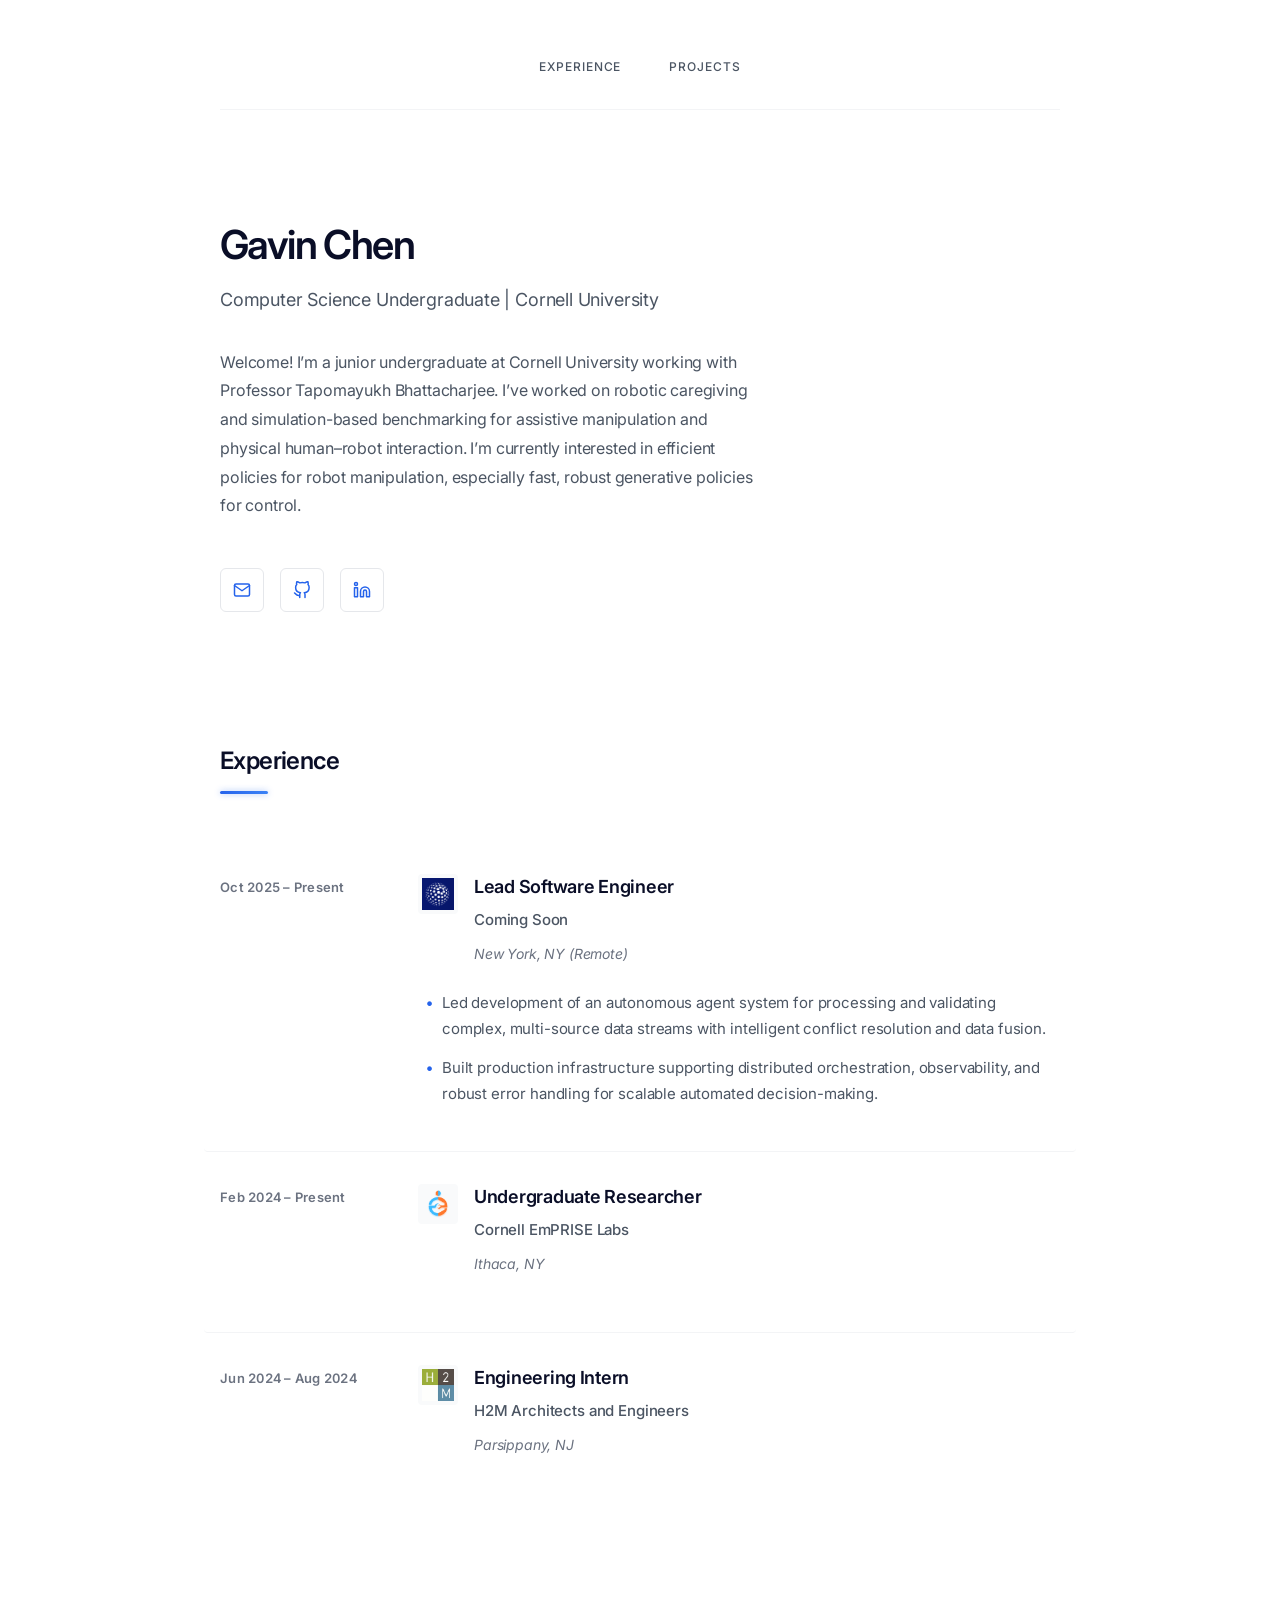
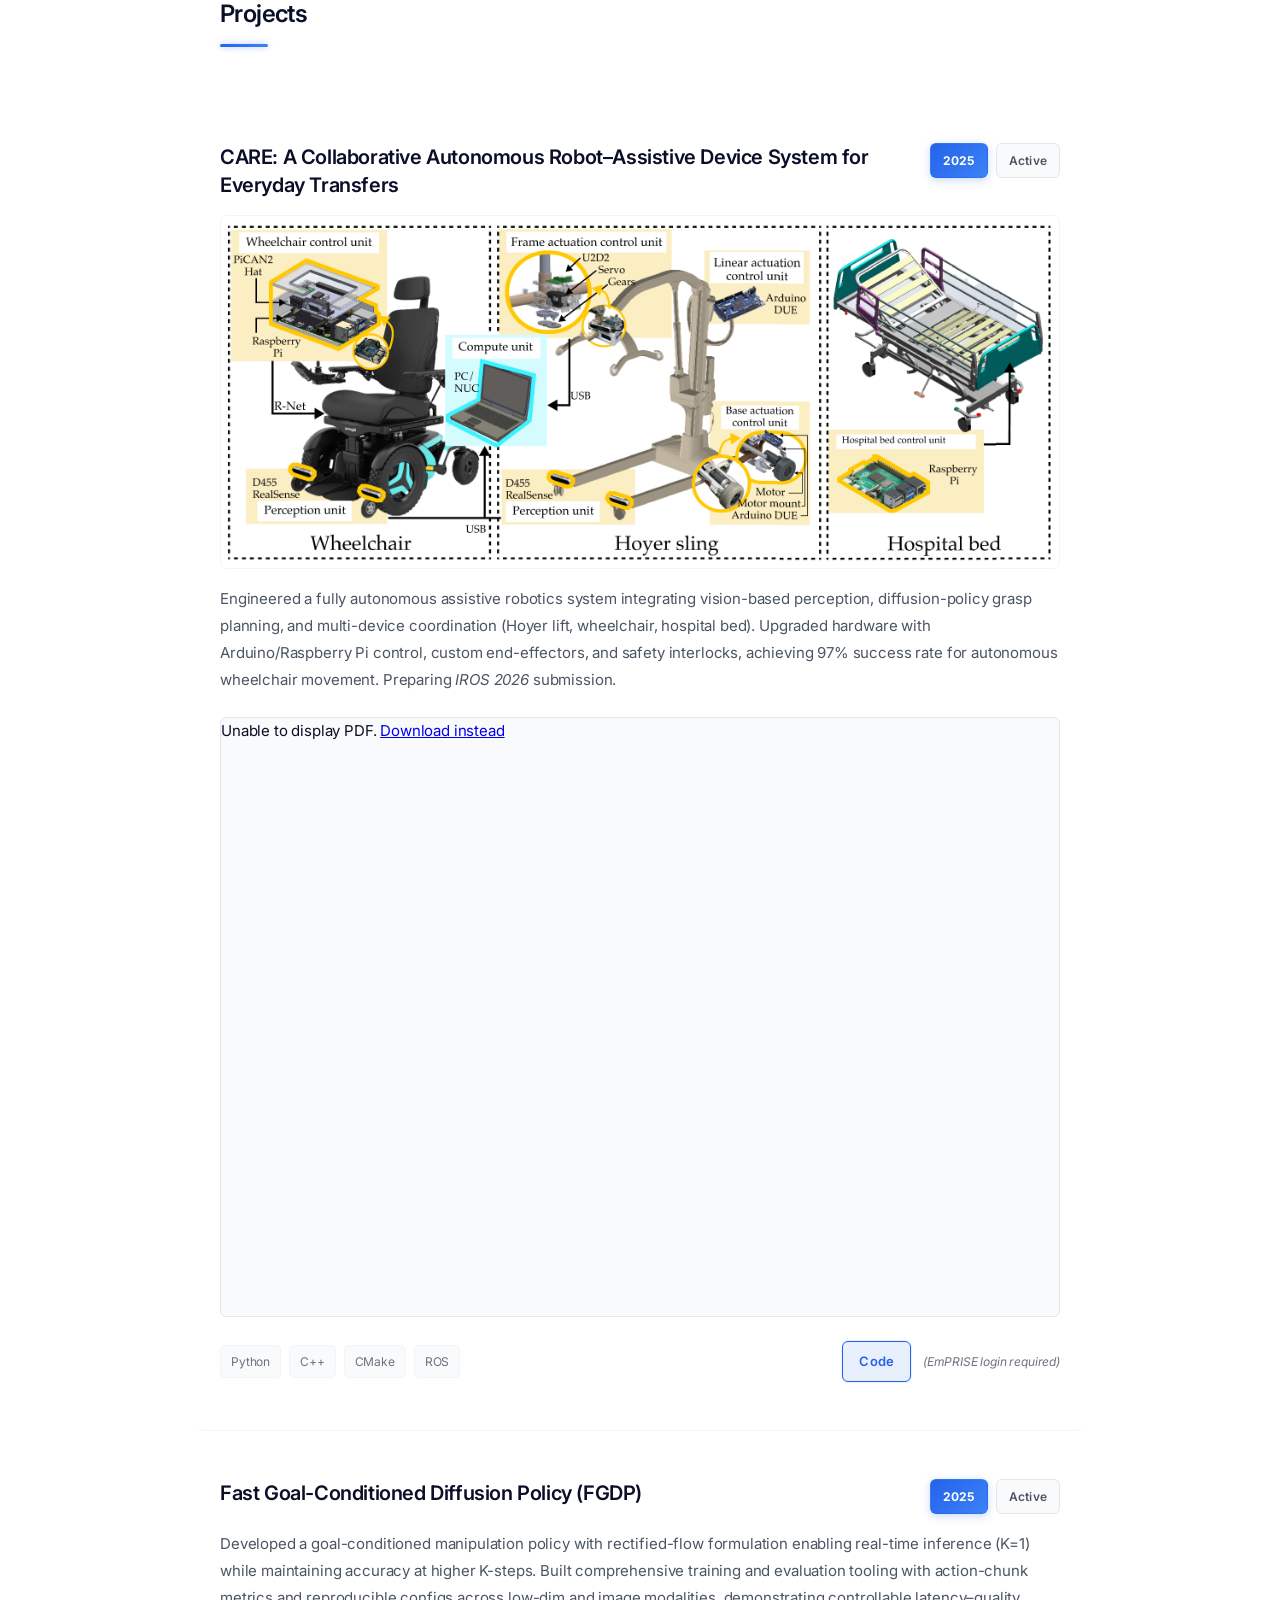
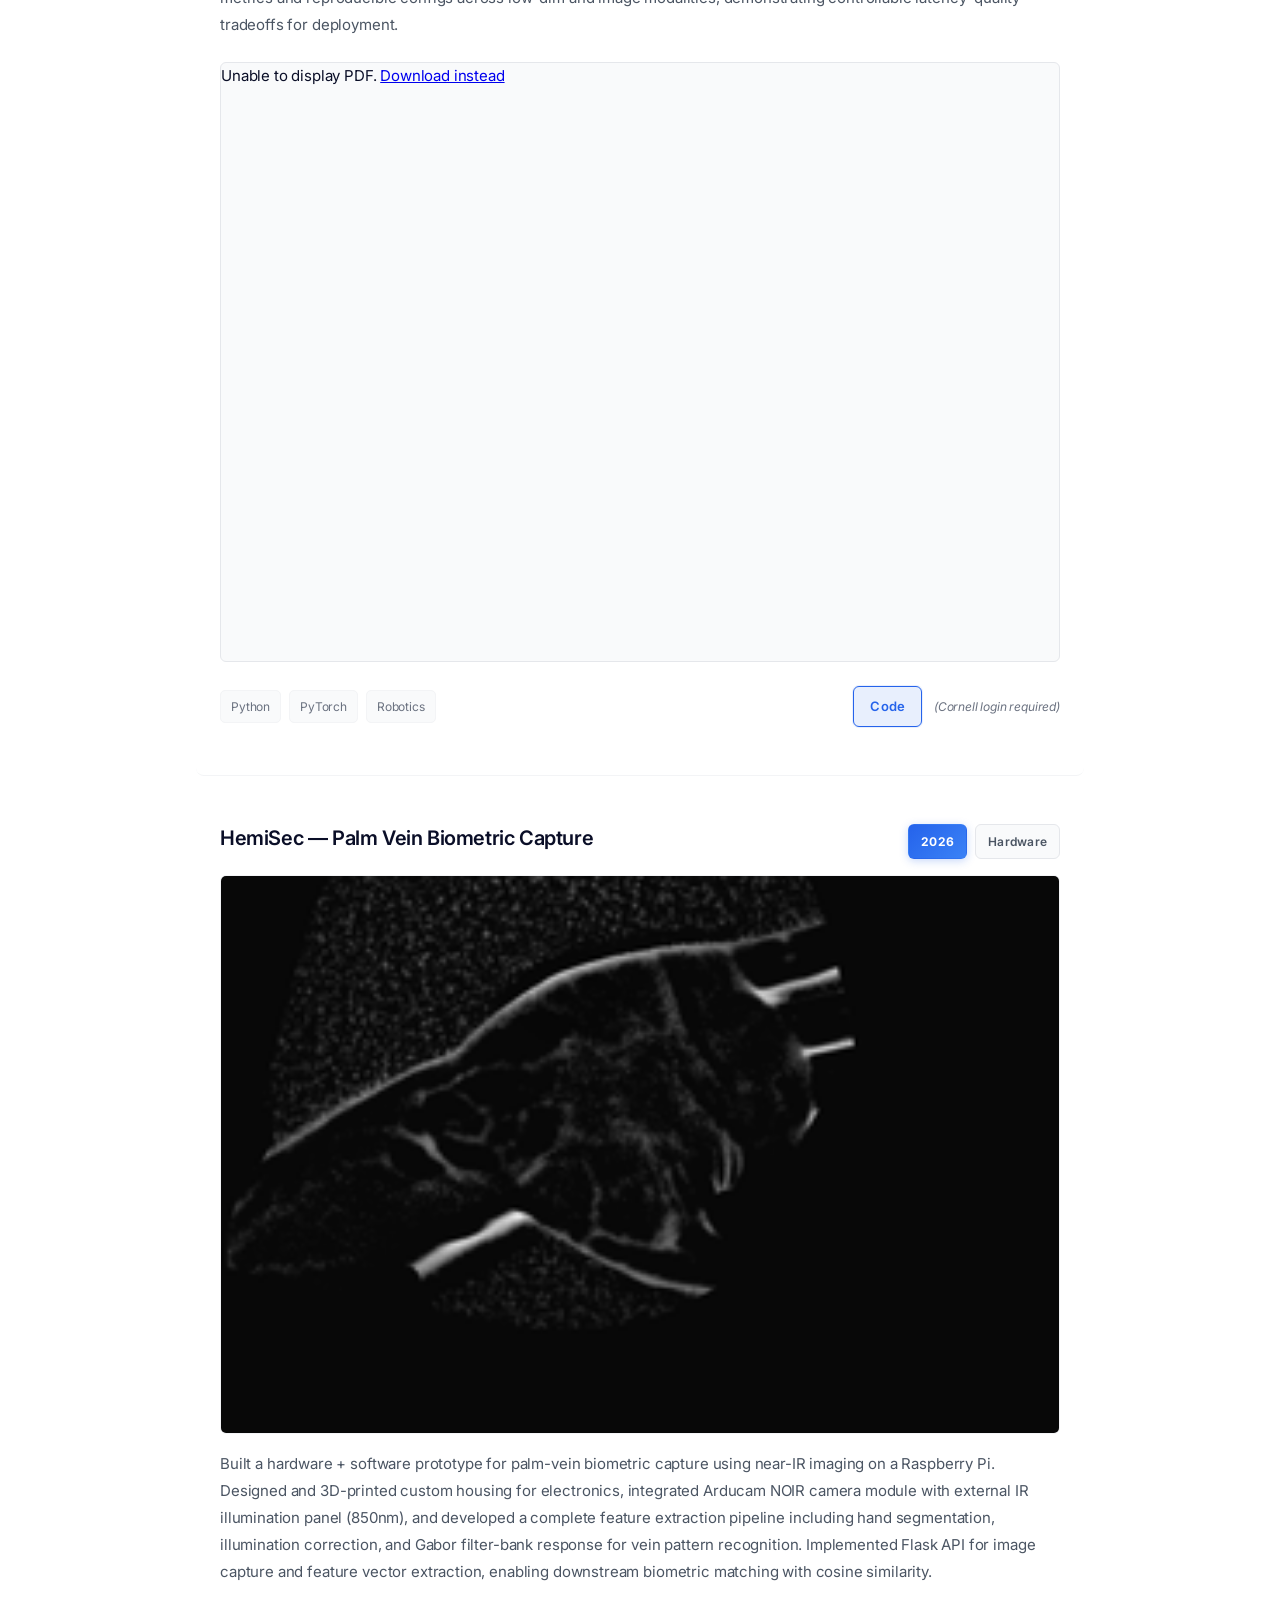
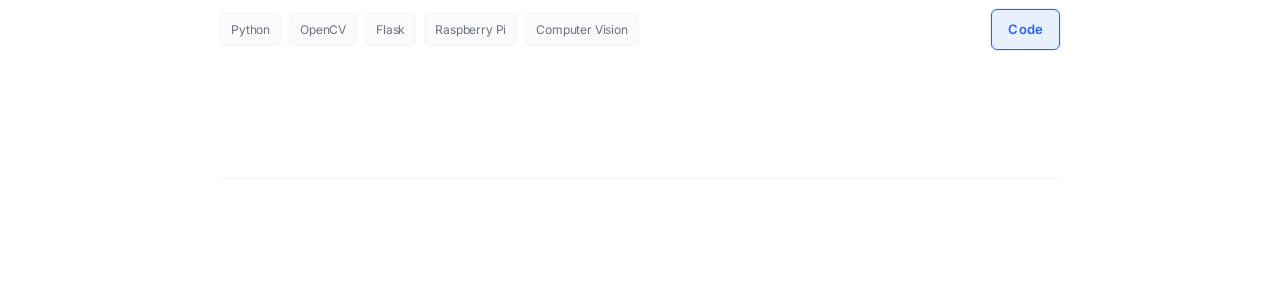
==== index.html @ c094ce2a "Update publication year from 2024 to 2026" ====
<!DOCTYPE html>
<html lang="en">
<head>
    <meta charset="UTF-8">
    <meta name="viewport" content="width=device-width, initial-scale=1.0">
    <meta name="description" content="Personal website">
    <title>Gavin Chen</title>
    <link rel="stylesheet" href="styles.css">
    <link rel="preconnect" href="https://fonts.googleapis.com">
    <link rel="preconnect" href="https://fonts.gstatic.com" crossorigin>
    <link href="https://fonts.googleapis.com/css2?family=Inter:wght@300;400;500;600;700&display=swap" rel="stylesheet">
</head>
<body>
    <div class="container">
        <header>
            <nav class="nav">
                <div class="nav-links">
                    <a href="#experience">Experience</a>
                    <a href="#projects">Projects</a>
                </div>
            </nav>
        </header>

        <main>
            <section id="about" class="section">
                <div class="about-grid">
                    <div class="about-main">
                        <h1>Gavin Chen</h1>
                        <p class="subtitle">Computer Science Undergraduate | Cornell University</p>
                        <p class="description">
                            Welcome!
                            
                            I’m a junior undergraduate at Cornell University working with Professor Tapomayukh Bhattacharjee. I’ve worked on robotic caregiving and simulation-based benchmarking for assistive manipulation and physical human–robot interaction. I’m currently interested in efficient policies for robot manipulation, especially fast, robust generative policies for control.
                        </p>
                    </div>
                </div>
                <div class="links">
                    <a href="mailto:gavinchen9616@gmail.com" class="link-icon" aria-label="Email">
                        <svg width="20" height="20" viewBox="0 0 24 24" fill="none" stroke="currentColor" stroke-width="2" stroke-linecap="round" stroke-linejoin="round">
                            <path d="M4 4h16c1.1 0 2 .9 2 2v12c0 1.1-.9 2-2 2H4c-1.1 0-2-.9-2-2V6c0-1.1.9-2 2-2z"></path>
                            <polyline points="22,6 12,13 2,6"></polyline>
                        </svg>
                    </a>
                    <a href="https://github.com/gc9616/" target="_blank" class="link-icon" aria-label="GitHub">
                        <svg width="20" height="20" viewBox="0 0 24 24" fill="none" stroke="currentColor" stroke-width="2" stroke-linecap="round" stroke-linejoin="round">
                            <path d="M9 19c-5 1.5-5-2.5-7-3m14 6v-3.87a3.37 3.37 0 0 0-.94-2.61c3.14-.35 6.44-1.54 6.44-7A5.44 5.44 0 0 0 20 4.77 5.07 5.07 0 0 0 19.91 1S18.73.65 16 2.48a13.38 13.38 0 0 0-7 0C6.27.65 5.09 1 5.09 1A5.07 5.07 0 0 0 5 4.77a5.44 5.44 0 0 0-1.5 3.78c0 5.42 3.3 6.61 6.44 7A3.37 3.37 0 0 0 9 18.13V22"></path>
                        </svg>
                    </a>
                    <a href="https://www.linkedin.com/in/gavinchen9616/" target="_blank" class="link-icon" aria-label="LinkedIn">
                        <svg width="20" height="20" viewBox="0 0 24 24" fill="none" stroke="currentColor" stroke-width="2" stroke-linecap="round" stroke-linejoin="round">
                            <path d="M16 8a6 6 0 0 1 6 6v7h-4v-7a2 2 0 0 0-2-2 2 2 0 0 0-2 2v7h-4v-7a6 6 0 0 1 6-6z"></path>
                            <rect x="2" y="9" width="4" height="12"></rect>
                            <circle cx="4" cy="4" r="2"></circle>
                        </svg>
                    </a>
                </div>
            </section>

            <section id="experience" class="section">
                <h2>Experience</h2>
                <div class="timeline">
                    <div class="timeline-item">
                        <div class="timeline-year">Oct 2025 – Present</div>
                        <div class="timeline-content">
                            <div class="job-header">
                                <img src="Screenshot from 2025-12-27 17-16-39.png" alt="Company logo" class="job-icon">
                                <div>
                                    <h3>Lead Software Engineer</h3>
                                    <p class="institution">Coming Soon</p>
                                    <p class="location">New York, NY (Remote)</p>
                                </div>
                            </div>
                            <ul class="description">
                                <li>Led development of an autonomous agent system for processing and validating complex, multi-source data streams with intelligent conflict resolution and data fusion.</li>
                                <li>Built production infrastructure supporting distributed orchestration, observability, and robust error handling for scalable automated decision-making.</li>
                            </ul>
                        </div>
                    </div>
                    <div class="timeline-item">
                        <div class="timeline-year">Feb 2024 – Present</div>
                        <div class="timeline-content">
                            <div class="job-header">
                                <img src="Cornell_University_seal.svg.png" alt="Cornell University" class="job-icon">
                                <div>
                                    <h3>Undergraduate Researcher</h3>
                                    <p class="institution">Cornell EmPRISE Labs</p>
                                    <p class="location">Ithaca, NY</p>
                                </div>
                            </div>
                        </div>
                    </div>
                    <div class="timeline-item">
                        <div class="timeline-year">Jun 2024 – Aug 2024</div>
                        <div class="timeline-content">
                            <div class="job-header">
                                <img src="1631308658933.jpeg" alt="H2M Architects and Engineers" class="job-icon">
                                <div>
                                    <h3>Engineering Intern</h3>
                                    <p class="institution">H2M Architects and Engineers</p>
                                    <p class="location">Parsippany, NJ</p>
                                </div>
                            </div>
                        </div>
                    </div>
                </div>
            </section>

            <section id="projects" class="section">
                <h2>Projects</h2>
                <div class="publications">
                    <div class="publication">
                        <div class="pub-header">
                            <h3>CARE: A Collaborative Autonomous Robot–Assistive Device System for Everyday Transfers</h3>
                            <div class="pub-badges">
                                <span class="badge badge-primary">2025</span>
                                <span class="badge">Active</span>
                            </div>
                        </div>
                        <div class="pub-image">
                            <img src="figma.png" alt="CARE: A Collaborative Autonomous Robot–Assistive Device System">
                        </div>
                        <p class="pub-abstract">
                            Engineered a fully autonomous assistive robotics system integrating vision-based perception, diffusion-policy grasp planning, and multi-device coordination (Hoyer lift, wheelchair, hospital bed). Upgraded hardware with Arduino/Raspberry Pi control, custom end-effectors, and safety interlocks, achieving 97% success rate for autonomous wheelchair movement. Preparing <em>IROS 2026</em> submission.
                        </p>
                        <div class="pub-pdf">
                            <object data="ELI_Summer_2025_Report.pdf" type="application/pdf" width="100%" height="600px">
                                <p>Unable to display PDF. <a href="ELI_Summer_2025_Report.pdf" target="_blank">Download instead</a></p>
                            </object>
                        </div>
                        <div class="pub-meta">
                            <div class="pub-tags">
                                <span class="tag">Python</span>
                                <span class="tag">C++</span>
                                <span class="tag">CMake</span>
                                <span class="tag">ROS</span>
                            </div>
                            <div class="pub-links">
                                <a href="https://github.com/empriselab/chariot_ros" target="_blank" class="link-btn" data-type="code">Code</a>
                                <span class="link-note">(EmPRISE login required)</span>
                            </div>
                        </div>
                    </div>
                    <div class="publication">
                        <div class="pub-header">
                            <h3>Fast Goal-Conditioned Diffusion Policy (FGDP)</h3>
                            <div class="pub-badges">
                                <span class="badge badge-primary">2025</span>
                                <span class="badge">Active</span>
                            </div>
                        </div>
                        <p class="pub-abstract">
                            Developed a goal-conditioned manipulation policy with rectified-flow formulation enabling real-time inference (K=1) while maintaining accuracy at higher K-steps. Built comprehensive training and evaluation tooling with action-chunk metrics and reproducible configs across low-dim and image modalities, demonstrating controllable latency–quality tradeoffs for deployment.
                        </p>
                        <div class="pub-pdf">
                            <object data="Project_Title.pdf" type="application/pdf" width="100%" height="600px">
                                <p>Unable to display PDF. <a href="Project_Title.pdf" target="_blank">Download instead</a></p>
                            </object>
                        </div>
                        <div class="pub-meta">
                            <div class="pub-tags">
                                <span class="tag">Python</span>
                                <span class="tag">PyTorch</span>
                                <span class="tag">Robotics</span>
                            </div>
                            <div class="pub-links">
                                <a href="https://github.coecis.cornell.edu/gc487/fast_gcdp/tree/main" target="_blank" class="link-btn" data-type="code">Code</a>
                                <span class="link-note">(Cornell login required)</span>
                            </div>
                        </div>
                    </div>
                    <div class="publication">
                        <div class="pub-header">
                            <h3>HemiSec — Palm Vein Biometric Capture</h3>
                            <div class="pub-badges">
                                <span class="badge badge-primary">2026</span>
                                <span class="badge">Hardware</span>
                            </div>
                        </div>
                        <div class="pub-image">
                            <img src="hemisec.png" alt="HemiSec — Palm Vein Biometric Capture">
                        </div>
                        <p class="pub-abstract">
                            Built a hardware + software prototype for palm-vein biometric capture using near-IR imaging on a Raspberry Pi. Designed and 3D-printed custom housing for electronics, integrated Arducam NOIR camera module with external IR illumination panel (850nm), and developed a complete feature extraction pipeline including hand segmentation, illumination correction, and Gabor filter-bank response for vein pattern recognition. Implemented Flask API for image capture and feature vector extraction, enabling downstream biometric matching with cosine similarity.
                        </p>
                        <div class="pub-meta">
                            <div class="pub-tags">
                                <span class="tag">Python</span>
                                <span class="tag">OpenCV</span>
                                <span class="tag">Flask</span>
                                <span class="tag">Raspberry Pi</span>
                                <span class="tag">Computer Vision</span>
                            </div>
                            <div class="pub-links">
                                <a href="https://github.com/gc9616/hemisec" target="_blank" class="link-btn" data-type="code">Code</a>
                            </div>
                        </div>
                    </div>
                </div>
            </section>
        </main>

        <footer>
        </footer>
    </div>
    <script src="script.js"></script>
</body>
</html>
---- styles.css ----
/* Reset and Base Styles */
* {
    margin: 0;
    padding: 0;
    box-sizing: border-box;
}

:root {
    /* Tech/robotics palette - dark, industrial */
    --text-color: #0a0e27;
    --text-color-light: #4b5563;
    --text-color-lighter: #6b7280;
    --bg-color: #ffffff;
    --bg-subtle: #f9fafb;
    --bg-elevated: #ffffff;
    --border-color: #e5e7eb;
    --border-subtle: #f3f4f6;
    
    /* Tech accent color options - uncomment one:
    
    OPTION 1: Deep Tech Blue (current)
    --accent: #2563eb;
    --accent-light: #3b82f6;
    --accent-dark: #1e40af;
    --accent-subtle: rgba(37, 99, 235, 0.1);
    
    OPTION 2: Slate Blue-Gray (neutral, industrial)
    --accent: #475569;
    --accent-light: #64748b;
    --accent-dark: #334155;
    --accent-subtle: rgba(71, 85, 105, 0.1);
    
    OPTION 3: Dark Teal (tech cyan, muted)
    --accent: #0891b2;
    --accent-light: #06b6d4;
    --accent-dark: #0e7490;
    --accent-subtle: rgba(8, 145, 178, 0.1);
    
    OPTION 4: Tech Orange/Amber (warm, robotics)
    --accent: #f59e0b;
    --accent-light: #fbbf24;
    --accent-dark: #d97706;
    --accent-subtle: rgba(245, 158, 11, 0.1);
    
    OPTION 5: Tech Green (terminal green, refined)
    --accent: #10b981;
    --accent-light: #34d399;
    --accent-dark: #059669;
    --accent-subtle: rgba(16, 185, 129, 0.1);
    
    OPTION 6: Steel Blue (professional tech)
    --accent: #4a90e2;
    --accent-light: #6ba3f5;
    --accent-dark: #357abd;
    --accent-subtle: rgba(74, 144, 226, 0.1);
    */
    
    /* Tech accent - Deep Tech Blue (Option 1) */
    --accent: #2563eb;
    --accent-light: #3b82f6;
    --accent-dark: #1e40af;
    --accent-subtle: rgba(37, 99, 235, 0.1);
    
    /* Link colors */
    --link-color: #2563eb;
    --link-hover: #1e40af;
    
    /* Typography */
    --font-weight-light: 300;
    --font-weight-normal: 400;
    --font-weight-medium: 500;
    --font-weight-semibold: 600;
    --font-weight-bold: 700;
    
    /* Spacing system */
    --spacing-xs: 0.5rem;
    --spacing-sm: 0.75rem;
    --spacing-md: 1rem;
    --spacing-lg: 1.5rem;
    --spacing-xl: 2rem;
    --spacing-2xl: 3rem;
    --spacing-3xl: 5rem;
    
    /* Layout */
    --max-width: 920px;
    --grid-gap: 1.5rem;
    
    /* Shadows */
    --shadow-sm: 0 1px 2px 0 rgba(0, 0, 0, 0.05);
    --shadow-md: 0 4px 6px -1px rgba(0, 0, 0, 0.1), 0 2px 4px -1px rgba(0, 0, 0, 0.06);
    --shadow-lg: 0 10px 15px -3px rgba(0, 0, 0, 0.1), 0 4px 6px -2px rgba(0, 0, 0, 0.05);
    
    /* Transitions */
    --transition-fast: 150ms cubic-bezier(0.4, 0, 0.2, 1);
    --transition-base: 200ms cubic-bezier(0.4, 0, 0.2, 1);
    --transition-slow: 300ms cubic-bezier(0.4, 0, 0.2, 1);
}

body {
    font-family: 'Inter', -apple-system, BlinkMacSystemFont, 'Segoe UI', sans-serif;
    font-size: 15px;
    line-height: 1.75;
    color: var(--text-color);
    background-color: var(--bg-color);
    -webkit-font-smoothing: antialiased;
    -moz-osx-font-smoothing: grayscale;
    letter-spacing: -0.011em;
}

.container {
    max-width: var(--max-width);
    margin: 0 auto;
    padding: 0 2.5rem;
}

/* Navigation */
header {
    padding: 3rem 0 1.5rem;
    border-bottom: 1px solid var(--border-subtle);
    margin-bottom: 4rem;
    position: sticky;
    top: 0;
    background-color: rgba(255, 255, 255, 0.8);
    backdrop-filter: blur(12px) saturate(180%);
    -webkit-backdrop-filter: blur(12px) saturate(180%);
    z-index: 100;
    transition: all var(--transition-base);
}

.nav {
    display: flex;
    justify-content: center;
}

.nav-links {
    display: flex;
    gap: 3rem;
    flex-wrap: wrap;
    justify-content: center;
}

.nav-links a {
    color: var(--text-color-light);
    text-decoration: none;
    font-size: 0.75rem;
    font-weight: var(--font-weight-medium);
    letter-spacing: 0.08em;
    transition: all var(--transition-base);
    position: relative;
    text-transform: uppercase;
    padding: 0.5rem 0;
}

.nav-links a:hover {
    color: var(--text-color);
}

.nav-links a::after {
    content: '';
    position: absolute;
    bottom: 0;
    left: 0;
    width: 0;
    height: 2px;
    background: linear-gradient(90deg, var(--accent), var(--accent-light));
    transition: width var(--transition-base);
    border-radius: 1px;
    box-shadow: 0 0 8px rgba(37, 99, 235, 0.3);
}

.nav-links a:hover::after,
.nav-links a.active::after {
    width: 100%;
}

.nav-links a.active {
    color: var(--text-color);
    font-weight: var(--font-weight-semibold);
}

/* Sections */
.section {
    margin-bottom: var(--spacing-3xl);
    scroll-margin-top: 6rem;
}

.section h2 {
    font-size: 1.5rem;
    font-weight: var(--font-weight-semibold);
    margin-bottom: var(--spacing-2xl);
    color: var(--text-color);
    letter-spacing: -0.025em;
    position: relative;
    padding-bottom: 0.75rem;
}

.section h2::after {
    content: '';
    position: absolute;
    bottom: 0;
    left: 0;
    width: 3rem;
    height: 3px;
    background: linear-gradient(90deg, var(--accent), var(--accent-light));
    border-radius: 2px;
    box-shadow: 0 0 6px rgba(37, 99, 235, 0.4);
}

/* About Section */
#about {
    padding: var(--spacing-2xl) 0;
}

.about-grid {
    display: grid;
    grid-template-columns: 1fr 220px;
    gap: var(--spacing-3xl);
    margin-bottom: var(--spacing-2xl);
    align-items: start;
}

.about-main h1 {
    font-size: 2.5rem;
    font-weight: var(--font-weight-semibold);
    margin-bottom: var(--spacing-md);
    color: var(--text-color);
    letter-spacing: -0.04em;
    line-height: 1.15;
}

.subtitle {
    font-size: 1.125rem;
    color: var(--text-color-light);
    margin-bottom: var(--spacing-xl);
    font-weight: var(--font-weight-normal);
    letter-spacing: -0.01em;
}

.description {
    font-size: 1rem;
    color: var(--text-color-light);
    line-height: 1.8;
    max-width: 100%;
}

.about-meta {
    display: flex;
    flex-direction: column;
    gap: var(--spacing-lg);
    padding: var(--spacing-lg);
    background: var(--bg-subtle);
    border-radius: 8px;
    border: 1px solid var(--border-subtle);
}

.meta-item {
    display: flex;
    flex-direction: column;
    gap: 0.375rem;
}

.meta-label {
    font-size: 0.6875rem;
    color: var(--text-color-lighter);
    text-transform: uppercase;
    letter-spacing: 0.1em;
    font-weight: var(--font-weight-semibold);
}

.meta-value {
    font-size: 0.875rem;
    color: var(--text-color);
    font-weight: var(--font-weight-medium);
    letter-spacing: -0.01em;
}

/* Links */
.links {
    display: flex;
    gap: var(--spacing-md);
    flex-wrap: wrap;
    justify-content: flex-start;
    margin-top: var(--spacing-xl);
}

.link-icon {
    color: var(--accent);
    text-decoration: none;
    font-size: 0.875rem;
    font-weight: var(--font-weight-medium);
    transition: all var(--transition-base);
    padding: 0.75rem;
    border: 1.5px solid var(--border-color);
    border-radius: 6px;
    background-color: var(--bg-color);
    letter-spacing: -0.01em;
    position: relative;
    overflow: hidden;
    display: flex;
    align-items: center;
    justify-content: center;
    width: 44px;
    height: 44px;
}

.link-icon svg {
    width: 20px;
    height: 20px;
    transition: transform var(--transition-base);
}

.link-icon::before {
    content: '';
    position: absolute;
    top: 0;
    left: -100%;
    width: 100%;
    height: 100%;
    background: var(--accent-subtle);
    transition: left var(--transition-base);
    z-index: -1;
}

.link-icon:hover {
    color: white;
    border-color: var(--accent);
    background-color: var(--accent);
    transform: translateY(-2px);
    box-shadow: 0 4px 12px rgba(37, 99, 235, 0.3);
}

.link-icon:hover::before {
    left: 0;
}

.link-icon:hover svg {
    transform: scale(1.1);
}

/* News Section */
.news-list {
    display: flex;
    flex-direction: column;
    gap: 0;
}

.news-item {
    display: grid;
    grid-template-columns: 110px 1fr;
    gap: var(--spacing-xl);
    padding: var(--spacing-lg) 0;
    border-bottom: 1px solid var(--border-subtle);
    align-items: start;
    transition: all var(--transition-base);
    border-radius: 4px;
    margin: 0 calc(-1 * var(--spacing-md));
    padding-left: var(--spacing-md);
    padding-right: var(--spacing-md);
}


.news-item:last-child {
    border-bottom: none;
}

.news-date {
    font-size: 0.8125rem;
    color: var(--text-color-lighter);
    font-weight: var(--font-weight-semibold);
    font-variant-numeric: tabular-nums;
    letter-spacing: 0.02em;
}

.news-content {
    font-size: 0.9375rem;
    color: var(--text-color-light);
    line-height: 1.7;
    letter-spacing: -0.01em;
}

/* Timeline */
.timeline {
    display: flex;
    flex-direction: column;
    gap: 0;
}

.timeline-item {
    display: grid;
    grid-template-columns: 150px 1fr;
    gap: var(--spacing-2xl);
    align-items: start;
    padding: var(--spacing-xl) 0;
    border-bottom: 1px solid var(--border-subtle);
    transition: all var(--transition-base);
    border-radius: 4px;
    margin: 0 calc(-1 * var(--spacing-md));
    padding-left: var(--spacing-md);
    padding-right: var(--spacing-md);
}


.timeline-item:last-child {
    border-bottom: none;
}

.timeline-year {
    font-size: 0.8125rem;
    color: var(--text-color-lighter);
    font-weight: var(--font-weight-semibold);
    white-space: nowrap;
    font-variant-numeric: tabular-nums;
    padding-top: 0.125rem;
    letter-spacing: 0.02em;
}

.job-header {
    display: flex;
    gap: var(--spacing-md);
    align-items: flex-start;
    margin-bottom: var(--spacing-sm);
}

.job-icon {
    width: 40px;
    height: 40px;
    object-fit: contain;
    flex-shrink: 0;
    border-radius: 4px;
    background-color: var(--bg-subtle);
    padding: 4px;
    box-sizing: border-box;
}

.timeline-content h3 {
    font-size: 1.125rem;
    font-weight: var(--font-weight-semibold);
    margin-bottom: var(--spacing-xs);
    color: var(--text-color);
    letter-spacing: -0.015em;
    line-height: 1.4;
}

.institution {
    color: var(--text-color-light);
    font-size: 0.9375rem;
    margin-bottom: var(--spacing-xs);
    font-weight: var(--font-weight-medium);
    letter-spacing: -0.01em;
}

.location {
    color: var(--text-color-lighter);
    font-size: 0.875rem;
    margin-bottom: var(--spacing-sm);
    font-style: italic;
}

.advisor {
    color: var(--text-color-lighter);
    font-size: 0.875rem;
    margin-top: var(--spacing-xs);
}

.advisor a {
    color: var(--accent);
    text-decoration: none;
    font-weight: var(--font-weight-medium);
    transition: all var(--transition-fast);
    border-bottom: 1px solid transparent;
}

.advisor a:hover {
    border-bottom-color: var(--accent);
}

.timeline-content .description {
    color: var(--text-color-light);
    font-size: 0.9375rem;
    margin-top: var(--spacing-sm);
    line-height: 1.75;
    letter-spacing: -0.01em;
}

.timeline-content .description ul {
    list-style: none !important;
    padding-left: 0 !important;
    margin-top: var(--spacing-sm);
    margin-left: 0;
}

.timeline-content .description li {
    margin-bottom: var(--spacing-sm);
    padding-left: 1.5rem;
    position: relative;
    list-style: none !important;
    list-style-type: none !important;
}

.timeline-content .description li::before {
    content: '•';
    position: absolute;
    left: 0.5rem;
    color: var(--accent);
    font-weight: var(--font-weight-bold);
}

.timeline-content .description li::marker {
    display: none !important;
    content: none !important;
}

.timeline-content .description em {
    font-style: italic;
    color: var(--text-color);
}

/* Publications/Projects */
.publications {
    display: flex;
    flex-direction: column;
    gap: 0;
}

.publication {
    padding: var(--spacing-2xl) 0;
    border-bottom: 1px solid var(--border-subtle);
    transition: all var(--transition-base);
    border-radius: 8px;
    margin: 0 calc(-1 * var(--spacing-lg));
    padding-left: var(--spacing-lg);
    padding-right: var(--spacing-lg);
}

.publication:hover {
    background-color: var(--bg-subtle);
    transform: translateX(4px);
}

.publication:last-child {
    border-bottom: none;
}

.pub-header {
    display: flex;
    justify-content: space-between;
    align-items: flex-start;
    gap: var(--spacing-lg);
    margin-bottom: var(--spacing-md);
}

.pub-header h3 {
    font-size: 1.25rem;
    font-weight: var(--font-weight-semibold);
    color: var(--text-color);
    letter-spacing: -0.02em;
    line-height: 1.4;
    flex: 1;
}

.pub-image {
    margin: var(--spacing-md) 0;
    border-radius: 6px;
    overflow: hidden;
    border: 1px solid var(--border-subtle);
}

.pub-image img {
    width: 100%;
    height: auto;
    display: block;
}

.pub-pdf {
    margin: var(--spacing-lg) 0;
    width: 100%;
}

.pub-pdf object {
    width: 100%;
    height: 600px;
    border: 1px solid var(--border-color);
    border-radius: 6px;
    background-color: var(--bg-subtle);
    display: block;
}

.pub-badges {
    display: flex;
    gap: var(--spacing-xs);
    flex-shrink: 0;
    align-items: center;
}

.badge {
    display: inline-block;
    padding: 0.375rem 0.75rem;
    font-size: 0.75rem;
    font-weight: var(--font-weight-semibold);
    border-radius: 6px;
    background-color: var(--bg-subtle);
    color: var(--text-color-light);
    border: 1px solid var(--border-color);
    letter-spacing: 0.02em;
    transition: all var(--transition-fast);
}

.badge-primary {
    background: linear-gradient(135deg, var(--accent), var(--accent-light));
    color: white;
    border-color: transparent;
    box-shadow: 0 2px 8px rgba(37, 99, 235, 0.25);
    font-weight: var(--font-weight-bold);
}

.pub-abstract {
    color: var(--text-color-light);
    font-size: 0.9375rem;
    line-height: 1.8;
    margin-bottom: var(--spacing-lg);
    letter-spacing: -0.01em;
}

.pub-meta {
    display: flex;
    justify-content: space-between;
    align-items: center;
    gap: var(--spacing-xl);
    flex-wrap: wrap;
}

.pub-tags {
    display: flex;
    gap: var(--spacing-xs);
    flex-wrap: wrap;
}

.tag {
    display: inline-block;
    padding: 0.3125rem 0.625rem;
    font-size: 0.75rem;
    font-weight: var(--font-weight-normal);
    color: var(--text-color-lighter);
    background-color: var(--bg-subtle);
    border: 1px solid var(--border-subtle);
    border-radius: 5px;
    transition: all var(--transition-fast);
}

.tag:hover {
    background-color: var(--accent-subtle);
    border-color: var(--accent);
    color: var(--accent-dark);
}

.pub-links {
    display: flex;
    gap: var(--spacing-sm);
    flex-wrap: wrap;
    align-items: center;
}

.link-note {
    font-size: 0.75rem;
    color: var(--text-color-lighter);
    font-style: italic;
}

.link-btn {
    display: inline-block;
    padding: 0.5rem 1rem;
    font-size: 0.8125rem;
    font-weight: var(--font-weight-semibold);
    color: var(--accent);
    text-decoration: none;
    border: 1.5px solid var(--border-color);
    border-radius: 6px;
    background-color: var(--bg-color);
    transition: all var(--transition-base);
    letter-spacing: 0.01em;
    position: relative;
    overflow: hidden;
}

.link-btn::before {
    content: '';
    position: absolute;
    top: 0;
    left: -100%;
    width: 100%;
    height: 100%;
    background: var(--accent-subtle);
    transition: left var(--transition-base);
    z-index: -1;
}

.link-btn:hover {
    color: white;
    border-color: var(--accent);
    background-color: var(--accent);
    transform: translateY(-2px);
    box-shadow: 0 4px 12px rgba(37, 99, 235, 0.3);
}

.link-btn:hover::before {
    left: 0;
}

.link-btn[data-type="code"] {
    border-color: var(--accent);
    color: var(--accent);
    background-color: var(--accent-subtle);
    box-shadow: 0 0 0 1px rgba(37, 99, 235, 0.1);
}

.link-btn[data-type="code"]:hover {
    background-color: var(--accent);
    color: white;
    border-color: var(--accent);
    box-shadow: 0 4px 12px rgba(37, 99, 235, 0.35);
}

.link-btn[data-type="code"]::before {
    background: var(--accent);
}

/* Contact Section */
#contact {
    padding: var(--spacing-2xl) 0;
}

#contact .content {
    max-width: 100%;
}

#contact .content p {
    color: var(--text-color-light);
    font-size: 0.9375rem;
    margin-bottom: var(--spacing-xl);
    line-height: 1.8;
    letter-spacing: -0.01em;
}

/* Footer */
footer {
    text-align: center;
    padding: var(--spacing-3xl) 0 var(--spacing-2xl);
    margin-top: var(--spacing-3xl);
    border-top: 1px solid var(--border-subtle);
    color: var(--text-color-lighter);
    font-size: 0.8125rem;
    font-variant-numeric: tabular-nums;
    letter-spacing: 0.02em;
}

/* Responsive Design */
@media (max-width: 768px) {
    .container {
        padding: 0 1.5rem;
    }

    header {
        padding: 2rem 0 1.25rem;
        margin-bottom: 3rem;
    }

    .nav-links {
        gap: 2rem;
        font-size: 0.7rem;
    }

    .about-grid {
        grid-template-columns: 1fr;
        gap: var(--spacing-xl);
    }

    .about-main h1 {
        font-size: 2rem;
    }

    .about-meta {
        flex-direction: row;
        flex-wrap: wrap;
    }

    .timeline-item {
        grid-template-columns: 1fr;
        gap: var(--spacing-sm);
        margin: 0;
        padding-left: 0;
        padding-right: 0;
    }

    .timeline-year {
        font-size: 0.75rem;
        margin-bottom: 0.375rem;
    }

    .section {
        margin-bottom: var(--spacing-2xl);
    }

    .links {
        gap: var(--spacing-sm);
    }

    .news-item {
        grid-template-columns: 1fr;
        gap: var(--spacing-xs);
        margin: 0;
        padding-left: 0;
        padding-right: 0;
    }

    .news-date {
        margin-bottom: 0.375rem;
    }

    .pub-header {
        flex-direction: column;
        align-items: flex-start;
    }

    .pub-meta {
        flex-direction: column;
        align-items: flex-start;
        gap: var(--spacing-md);
    }

    .publication {
        margin: 0;
        padding-left: 0;
        padding-right: 0;
    }

    .publication:hover {
        transform: none;
    }
}

@media (max-width: 480px) {
    .about-main h1 {
        font-size: 1.75rem;
    }

    .subtitle {
        font-size: 1rem;
    }

    .section h2 {
        font-size: 1.375rem;
    }

    .pub-header h3 {
        font-size: 1.125rem;
    }
}

/* Smooth Scrolling */
html {
    scroll-behavior: smooth;
}

/* Focus states for accessibility */
a:focus-visible,
.link-btn:focus-visible,
.link-icon:focus-visible {
    outline: 2px solid var(--accent);
    outline-offset: 3px;
    border-radius: 4px;
}

/* Selection */
::selection {
    background-color: var(--accent-subtle);
    color: #0a0e27;
}

/* Tech-inspired subtle effects */
.publication:hover {
    box-shadow: 0 0 0 1px rgba(37, 99, 235, 0.1);
}

.timeline-item:hover,
.news-item:hover {
    box-shadow: 0 0 0 1px rgba(37, 99, 235, 0.05);
}
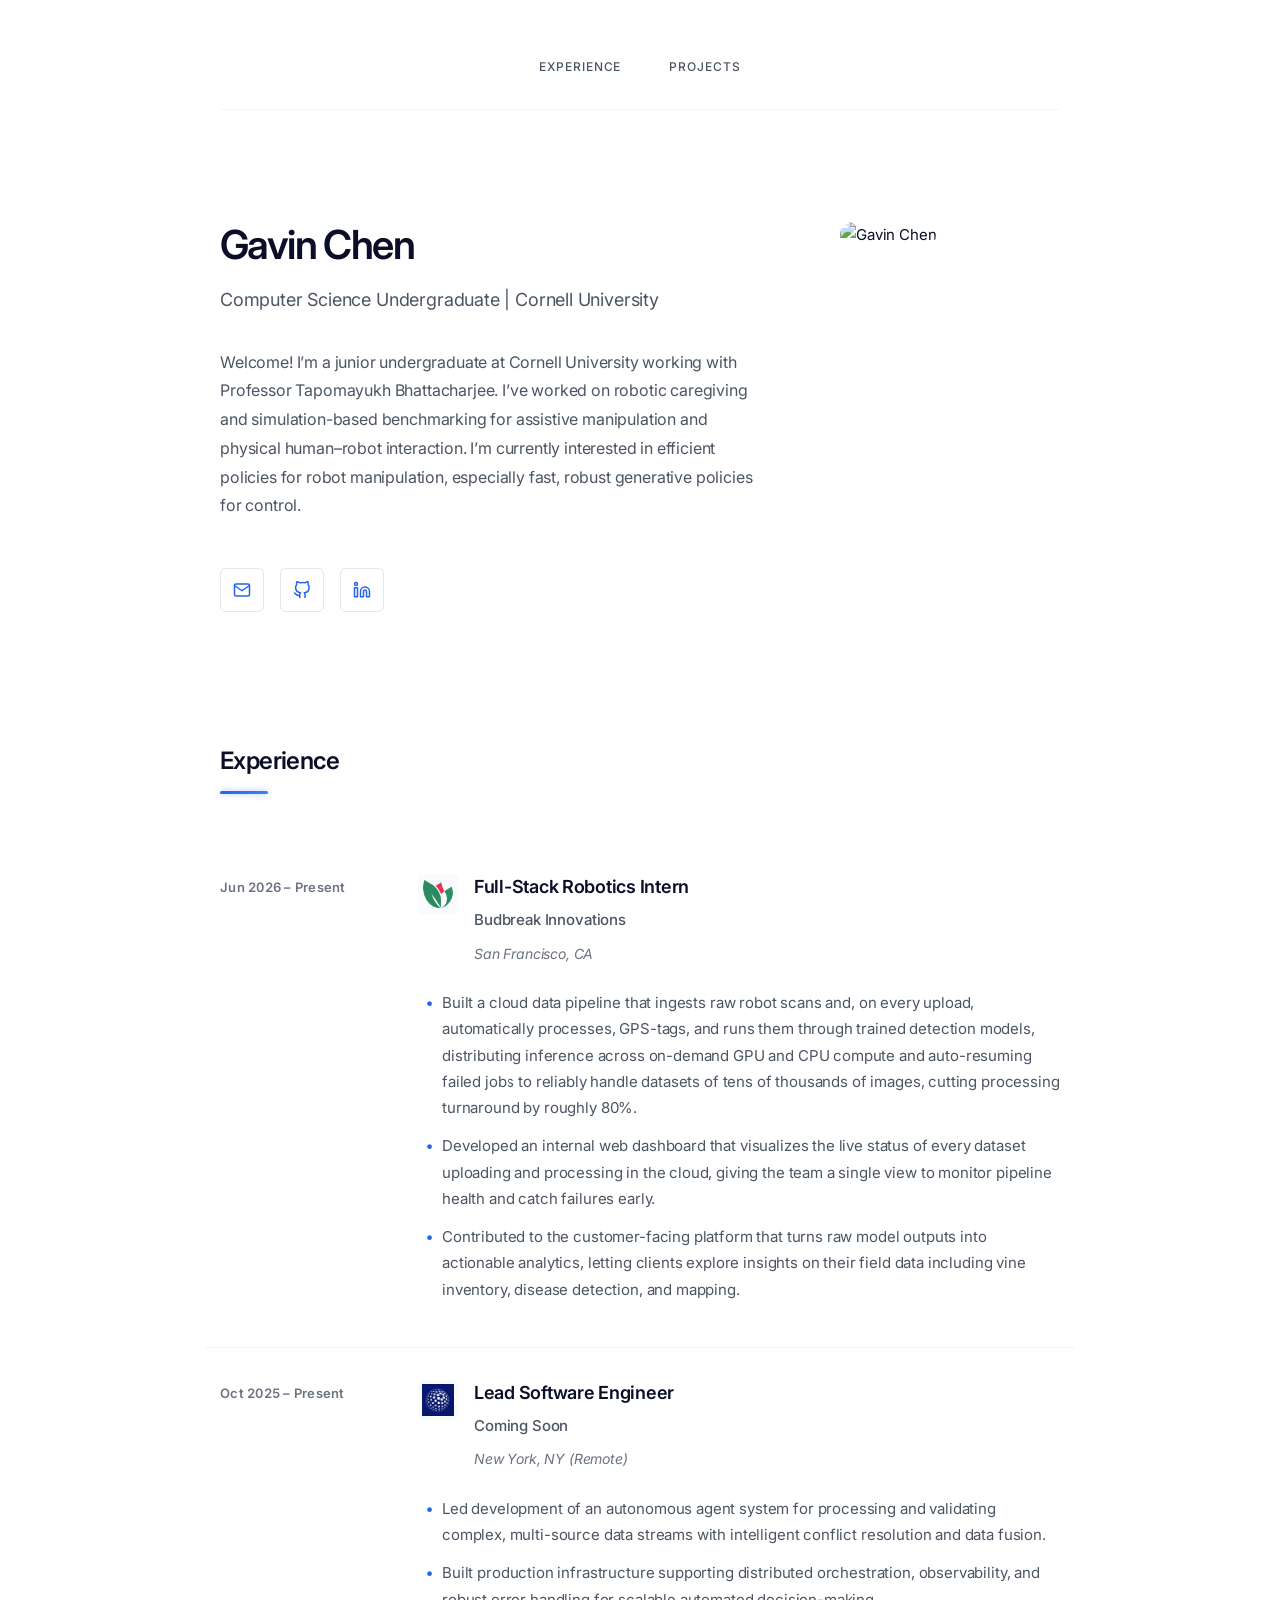
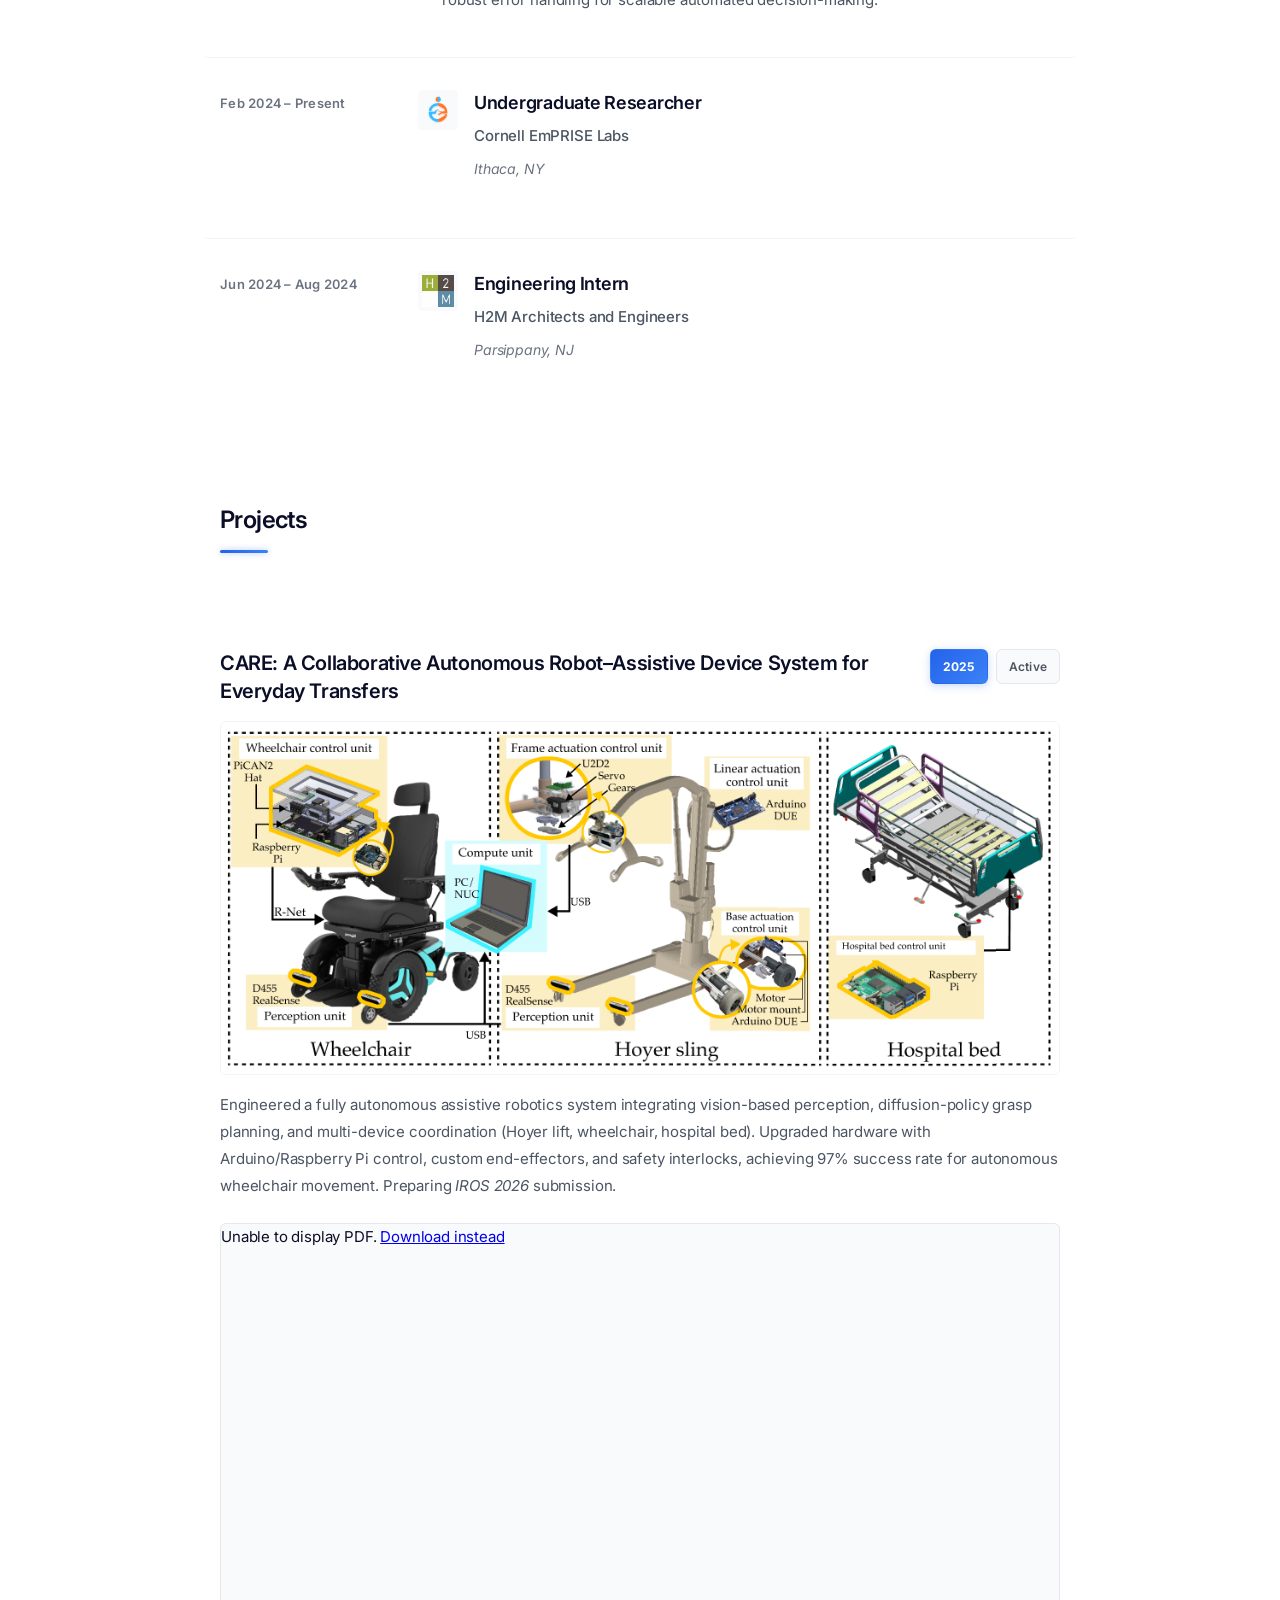
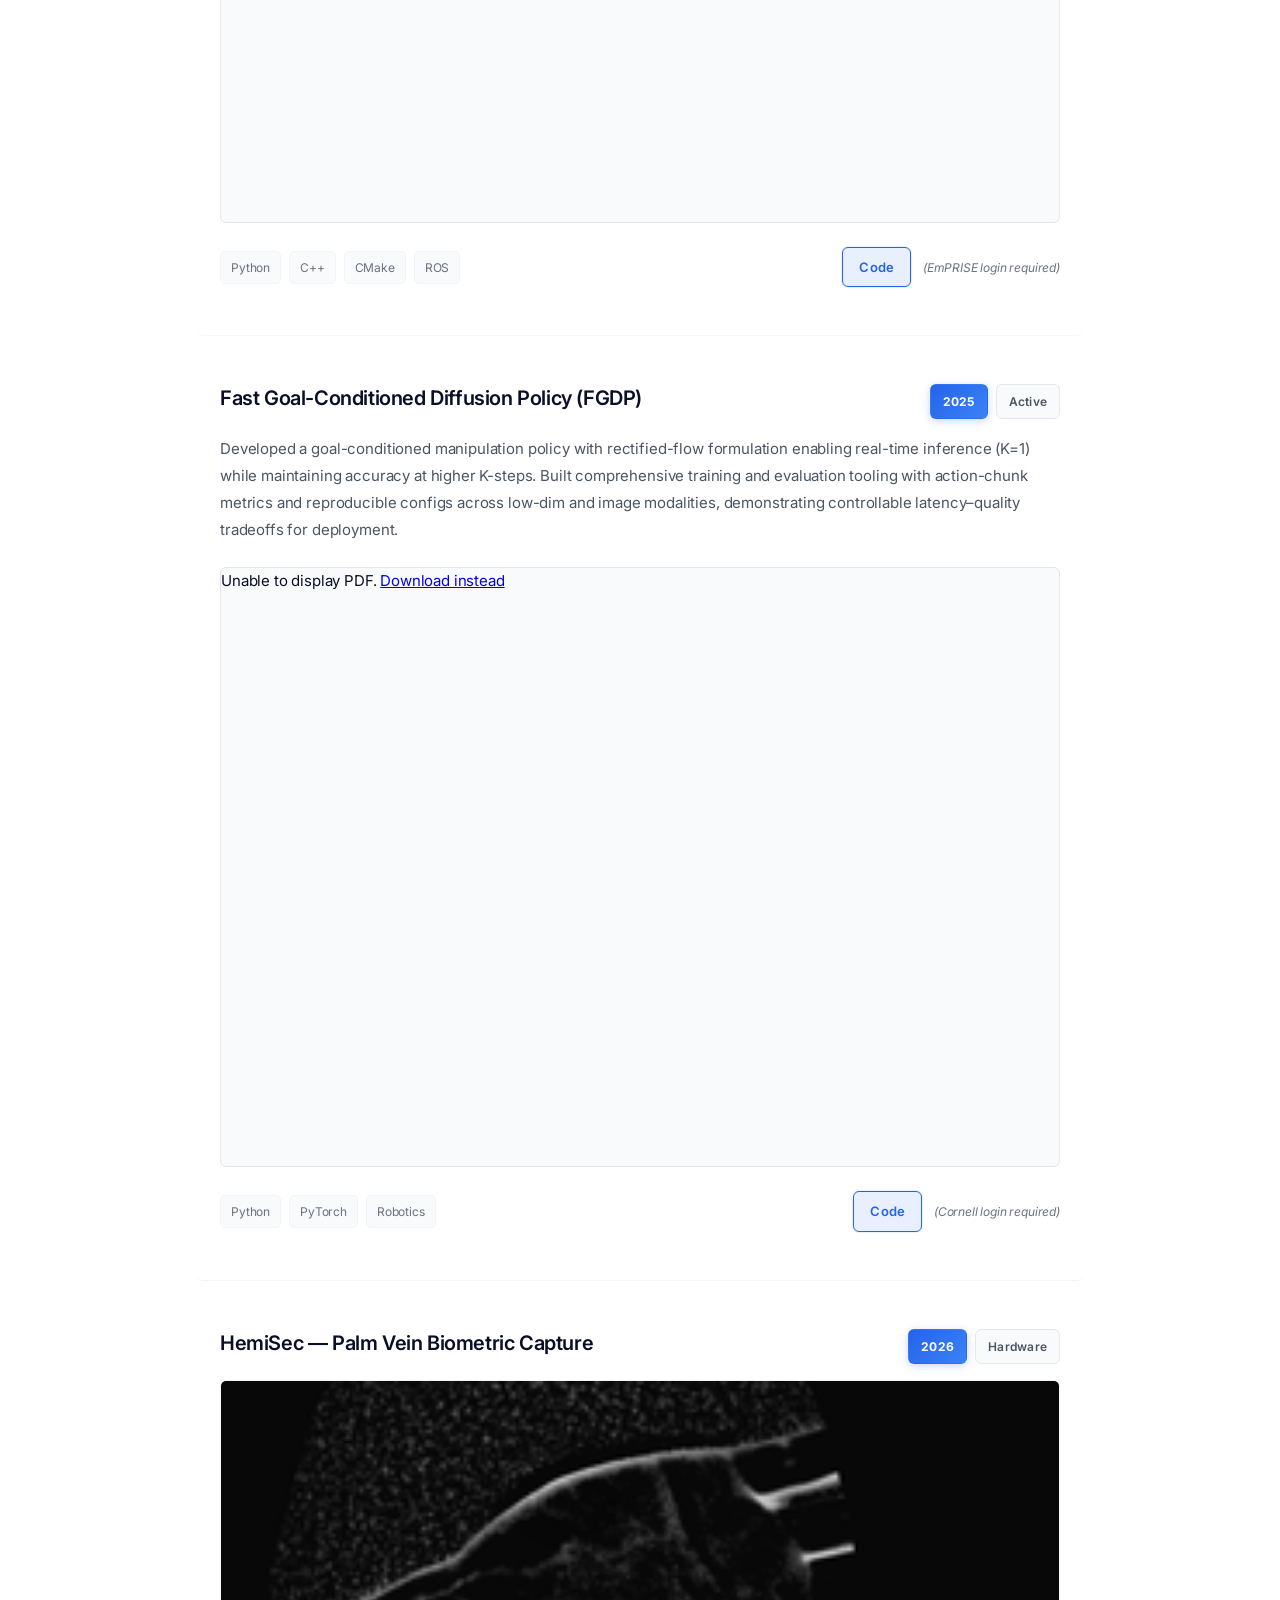
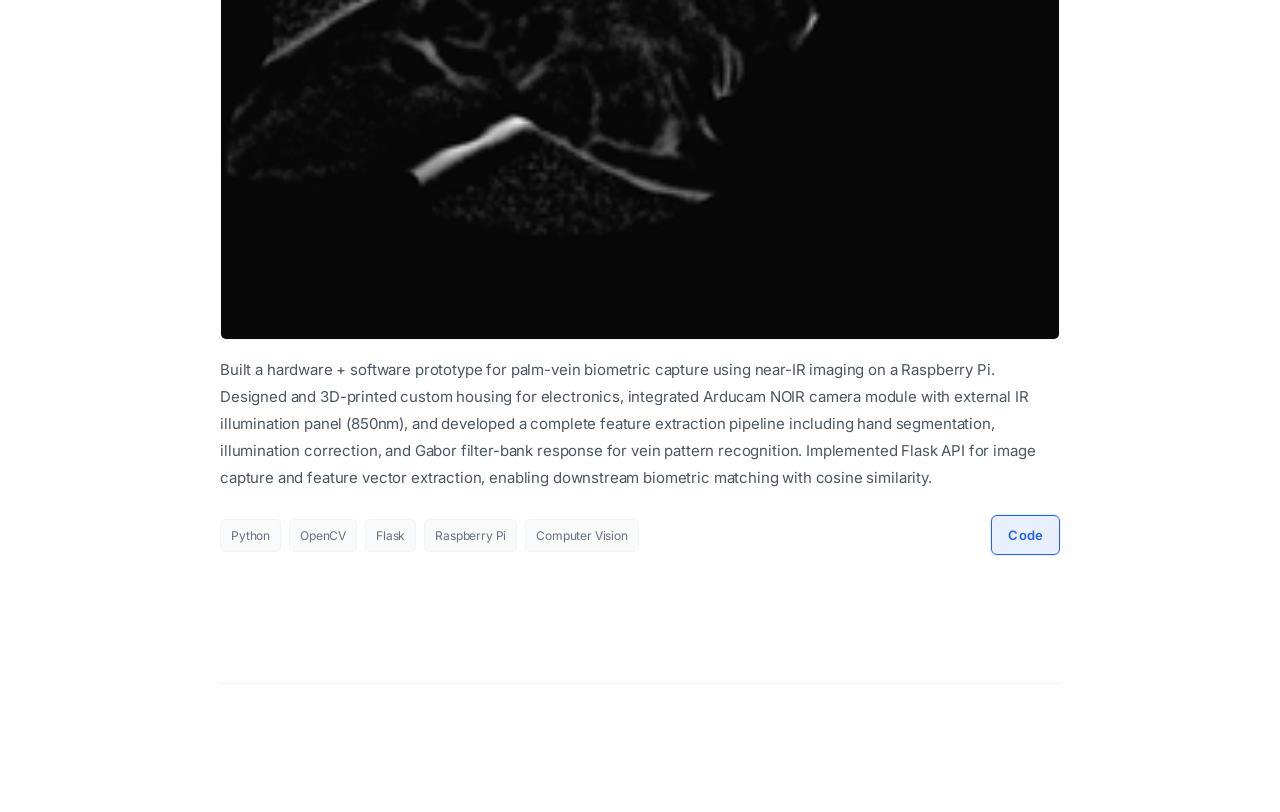
==== commit ed5a73b7: "added budbreak, waiting on headshot" ====
--- a/index.html
+++ b/index.html
@@ -29,9 +29,12 @@
                         <p class="subtitle">Computer Science Undergraduate | Cornell University</p>
                         <p class="description">
                             Welcome!
-                            
+
                             I’m a junior undergraduate at Cornell University working with Professor Tapomayukh Bhattacharjee. I’ve worked on robotic caregiving and simulation-based benchmarking for assistive manipulation and physical human–robot interaction. I’m currently interested in efficient policies for robot manipulation, especially fast, robust generative policies for control.
                         </p>
+                    </div>
+                    <div class="about-photo">
+                        <img src="profile.jpg" alt="Gavin Chen">
                     </div>
                 </div>
                 <div class="links">
@@ -60,6 +63,24 @@
                 <h2>Experience</h2>
                 <div class="timeline">
                     <div class="timeline-item">
+                        <div class="timeline-year">Jun 2026 – Present</div>
+                        <div class="timeline-content">
+                            <div class="job-header">
+                                <img src="budbreak_logo.png" alt="Budbreak Innovations" class="job-icon">
+                                <div>
+                                    <h3>Full-Stack Robotics Intern</h3>
+                                    <p class="institution">Budbreak Innovations</p>
+                                    <p class="location">San Francisco, CA</p>
+                                </div>
+                            </div>
+                            <ul class="description">
+                                <li>Built a cloud data pipeline that ingests raw robot scans and, on every upload, automatically processes, GPS-tags, and runs them through trained detection models, distributing inference across on-demand GPU and CPU compute and auto-resuming failed jobs to reliably handle datasets of tens of thousands of images, cutting processing turnaround by roughly 80%.</li>
+                                <li>Developed an internal web dashboard that visualizes the live status of every dataset uploading and processing in the cloud, giving the team a single view to monitor pipeline health and catch failures early.</li>
+                                <li>Contributed to the customer-facing platform that turns raw model outputs into actionable analytics, letting clients explore insights on their field data including vine inventory, disease detection, and mapping.</li>
+                            </ul>
+                        </div>
+                    </div>
+                    <div class="timeline-item">
                         <div class="timeline-year">Oct 2025 – Present</div>
                         <div class="timeline-content">
                             <div class="job-header">
--- a/styles.css
+++ b/styles.css
@@ -241,6 +241,13 @@
     color: var(--text-color-light);
     line-height: 1.8;
     max-width: 100%;
+}
+
+.about-photo img {
+    width: 100%;
+    aspect-ratio: 1 / 1;
+    object-fit: cover;
+    border-radius: var(--spacing-md, 12px);
 }
 
 .about-meta {
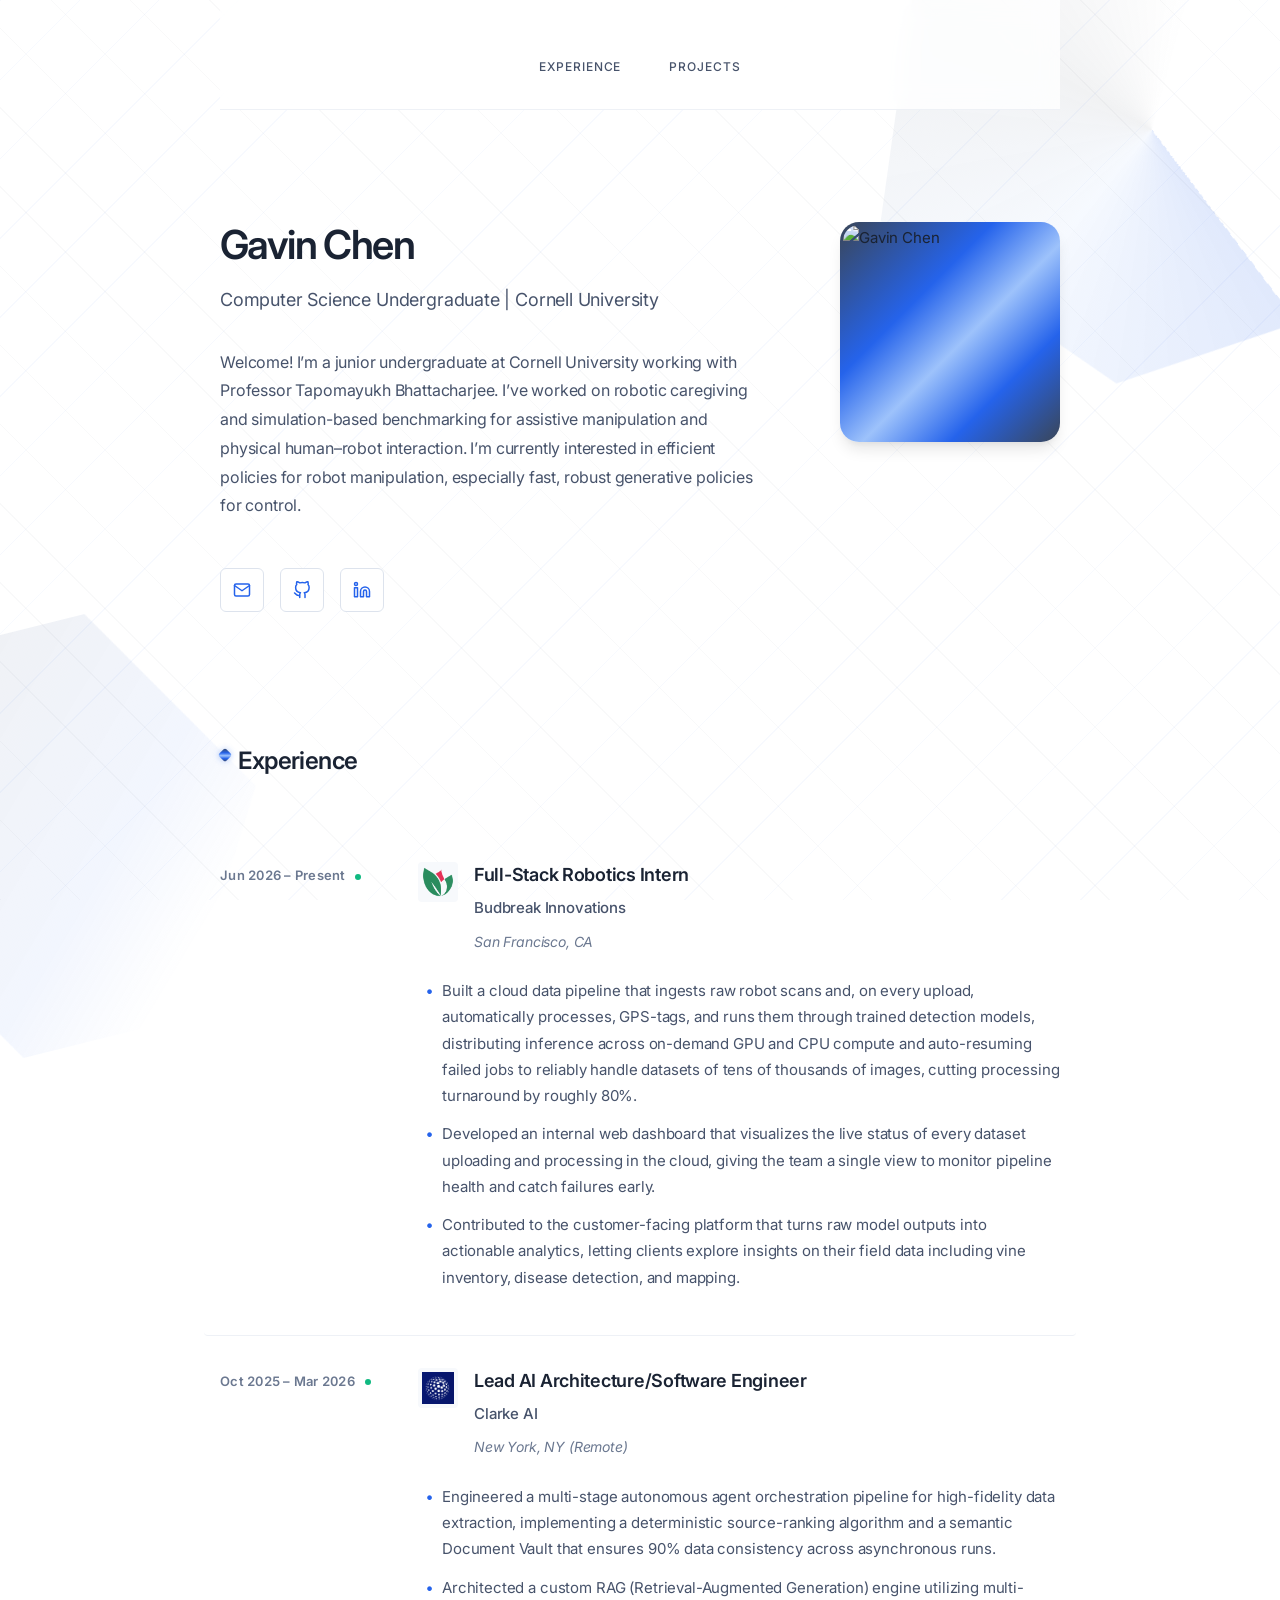
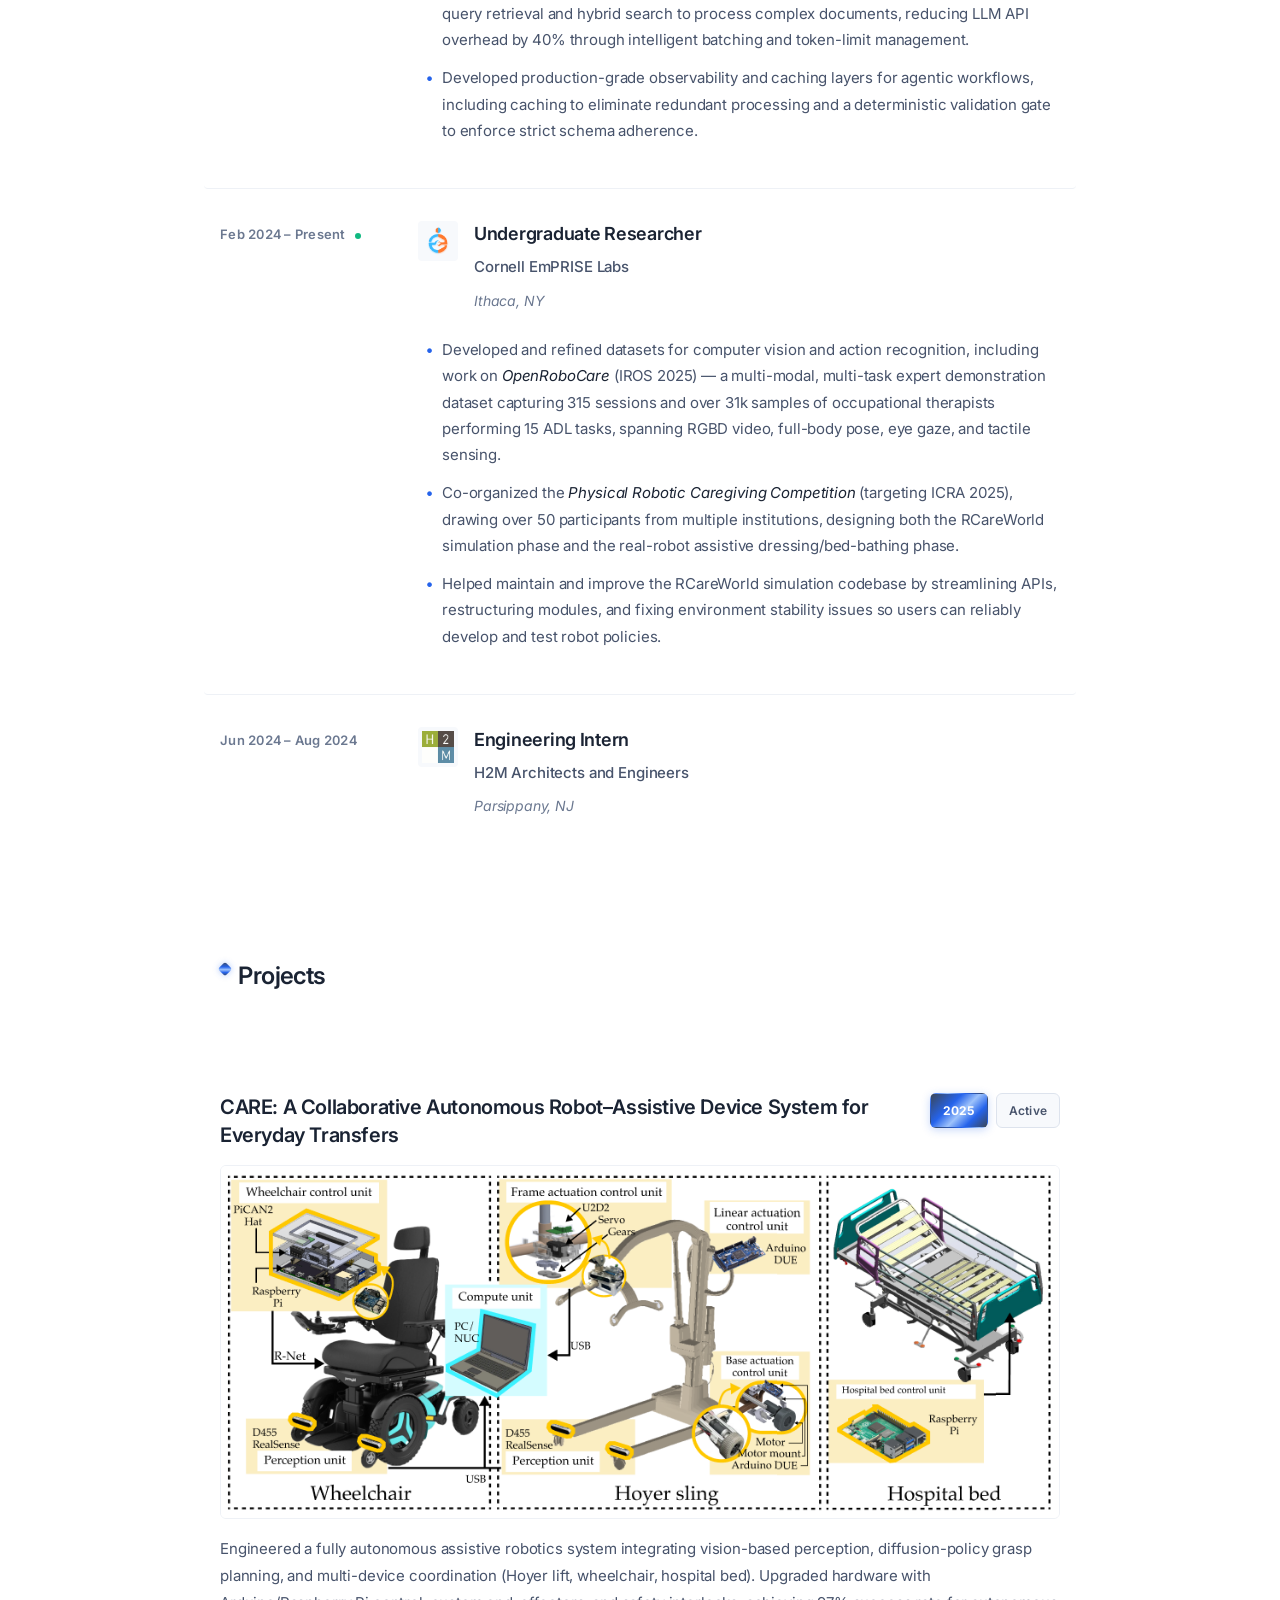
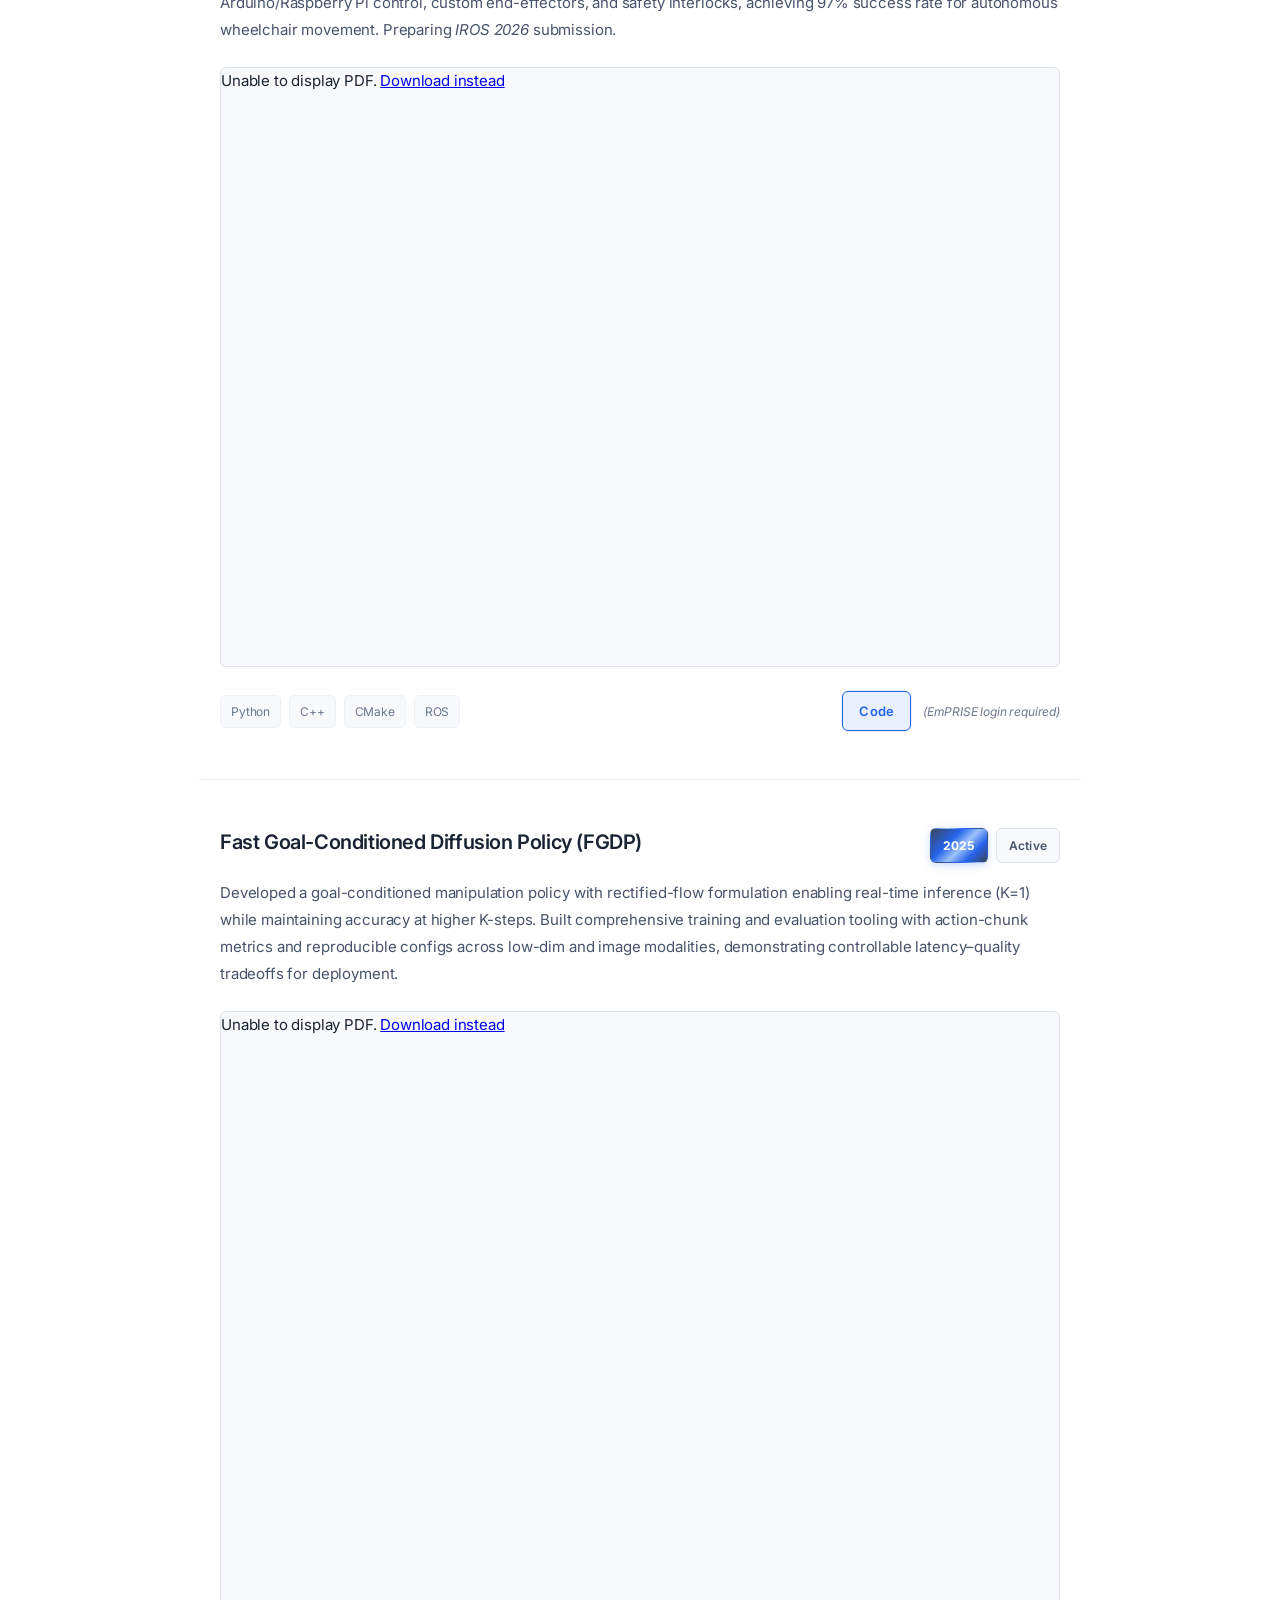
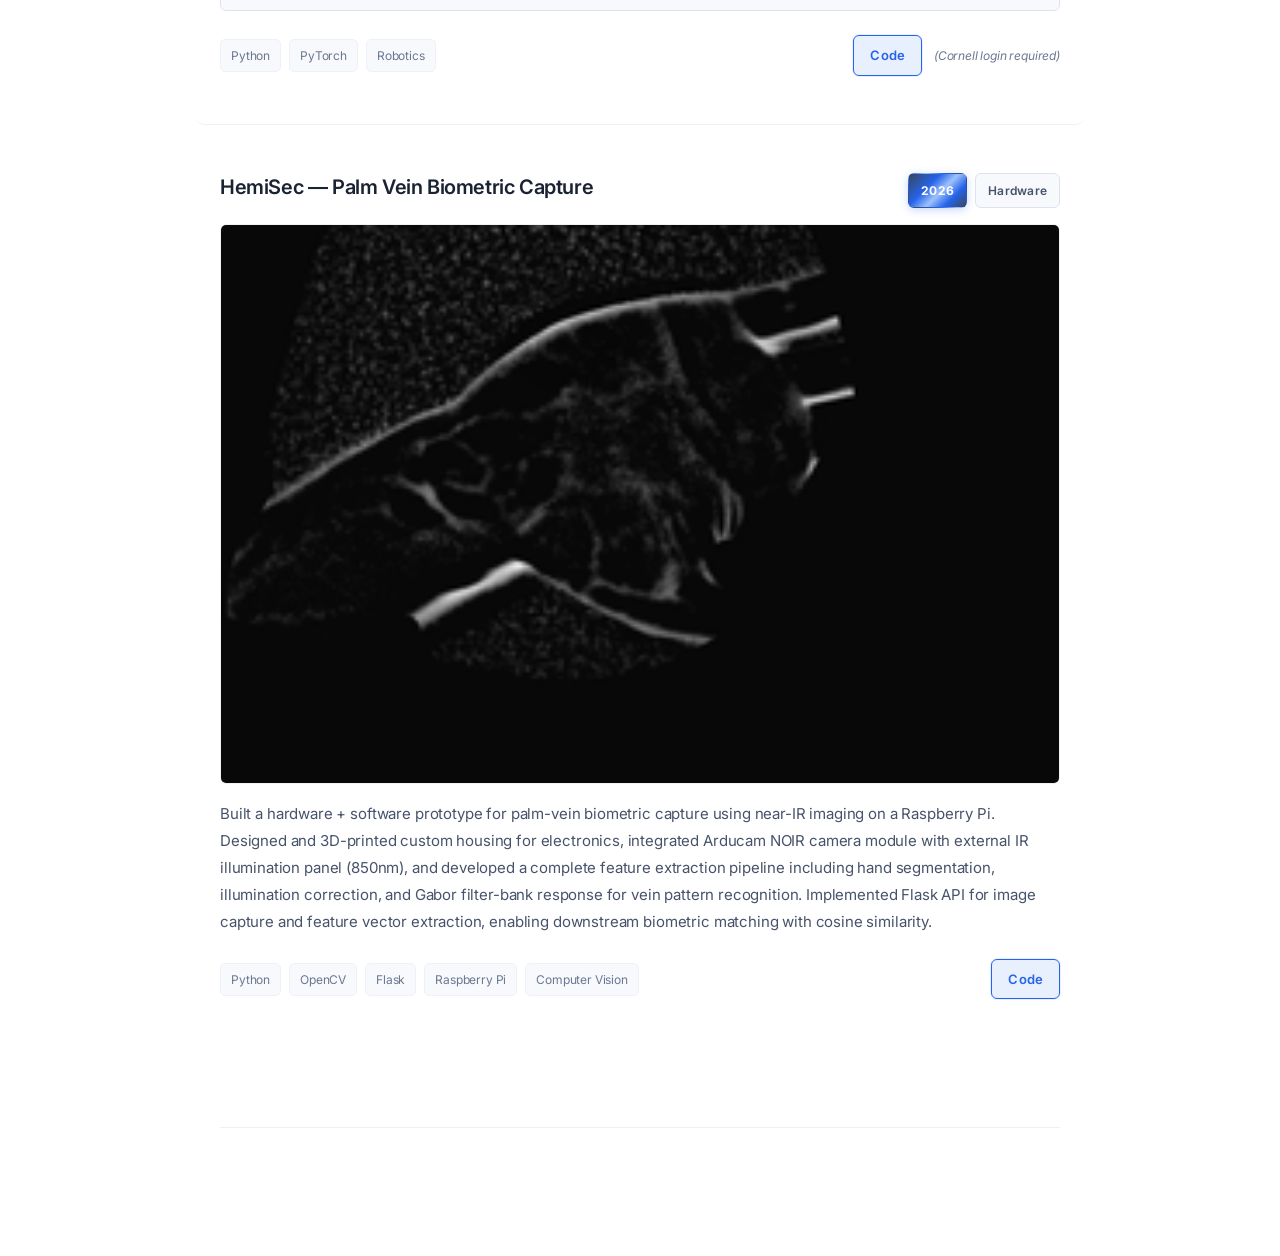
==== commit f15e4f69: "added more style pieces" ====
--- a/index.html
+++ b/index.html
@@ -11,6 +11,7 @@
     <link href="https://fonts.googleapis.com/css2?family=Inter:wght@300;400;500;600;700&display=swap" rel="stylesheet">
 </head>
 <body>
+    <div class="scroll-progress" id="scrollProgress"></div>
     <div class="container">
         <header>
             <nav class="nav">
@@ -63,7 +64,7 @@
                 <h2>Experience</h2>
                 <div class="timeline">
                     <div class="timeline-item">
-                        <div class="timeline-year">Jun 2026 – Present</div>
+                        <div class="timeline-year">Jun 2026 – Present <span class="pulse-dot" aria-hidden="true"></span></div>
                         <div class="timeline-content">
                             <div class="job-header">
                                 <img src="budbreak_logo.png" alt="Budbreak Innovations" class="job-icon">
@@ -81,24 +82,25 @@
                         </div>
                     </div>
                     <div class="timeline-item">
-                        <div class="timeline-year">Oct 2025 – Present</div>
-                        <div class="timeline-content">
-                            <div class="job-header">
-                                <img src="Screenshot from 2025-12-27 17-16-39.png" alt="Company logo" class="job-icon">
-                                <div>
-                                    <h3>Lead Software Engineer</h3>
-                                    <p class="institution">Coming Soon</p>
+                        <div class="timeline-year">Oct 2025 – Mar 2026 <span class="pulse-dot" aria-hidden="true"></span></div>
+                        <div class="timeline-content">
+                            <div class="job-header">
+                                <img src="Screenshot from 2025-12-27 17-16-39.png" alt="Clarke AI" class="job-icon">
+                                <div>
+                                    <h3>Lead AI Architecture/Software Engineer</h3>
+                                    <p class="institution">Clarke AI</p>
                                     <p class="location">New York, NY (Remote)</p>
                                 </div>
                             </div>
                             <ul class="description">
-                                <li>Led development of an autonomous agent system for processing and validating complex, multi-source data streams with intelligent conflict resolution and data fusion.</li>
-                                <li>Built production infrastructure supporting distributed orchestration, observability, and robust error handling for scalable automated decision-making.</li>
+                                <li>Engineered a multi-stage autonomous agent orchestration pipeline for high-fidelity data extraction, implementing a deterministic source-ranking algorithm and a semantic Document Vault that ensures 90% data consistency across asynchronous runs.</li>
+                                <li>Architected a custom RAG (Retrieval-Augmented Generation) engine utilizing multi-query retrieval and hybrid search to process complex documents, reducing LLM API overhead by 40% through intelligent batching and token-limit management.</li>
+                                <li>Developed production-grade observability and caching layers for agentic workflows, including caching to eliminate redundant processing and a deterministic validation gate to enforce strict schema adherence.</li>
                             </ul>
                         </div>
                     </div>
                     <div class="timeline-item">
-                        <div class="timeline-year">Feb 2024 – Present</div>
+                        <div class="timeline-year">Feb 2024 – Present <span class="pulse-dot" aria-hidden="true"></span></div>
                         <div class="timeline-content">
                             <div class="job-header">
                                 <img src="Cornell_University_seal.svg.png" alt="Cornell University" class="job-icon">
@@ -108,6 +110,11 @@
                                     <p class="location">Ithaca, NY</p>
                                 </div>
                             </div>
+                            <ul class="description">
+                                <li>Developed and refined datasets for computer vision and action recognition, including work on <em>OpenRoboCare</em> (IROS 2025) — a multi-modal, multi-task expert demonstration dataset capturing 315 sessions and over 31k samples of occupational therapists performing 15 ADL tasks, spanning RGBD video, full-body pose, eye gaze, and tactile sensing.</li>
+                                <li>Co-organized the <em>Physical Robotic Caregiving Competition</em> (targeting ICRA 2025), drawing over 50 participants from multiple institutions, designing both the RCareWorld simulation phase and the real-robot assistive dressing/bed-bathing phase.</li>
+                                <li>Helped maintain and improve the RCareWorld simulation codebase by streamlining APIs, restructuring modules, and fixing environment stability issues so users can reliably develop and test robot policies.</li>
+                            </ul>
                         </div>
                     </div>
                     <div class="timeline-item">
--- a/styles.css
+++ b/styles.css
@@ -6,16 +6,21 @@
 }
 
 :root {
-    /* Tech/robotics palette - dark, industrial */
-    --text-color: #0a0e27;
-    --text-color-light: #4b5563;
-    --text-color-lighter: #6b7280;
+    /* Tech/robotics palette - cool slate + steel, industrial */
+    --text-color: #1a2333;
+    --text-color-light: #47536b;
+    --text-color-lighter: #6b7890;
     --bg-color: #ffffff;
-    --bg-subtle: #f9fafb;
+    --bg-subtle: #f7f9fc;
     --bg-elevated: #ffffff;
-    --border-color: #e5e7eb;
-    --border-subtle: #f3f4f6;
-    
+    --border-color: #dde3ed;
+    --border-subtle: #eef1f6;
+
+    /* Metallic accent gradients - brushed steel with a blue anodized sheen */
+    --metal-d: linear-gradient(135deg, #3a4658 0%, #2563eb 35%, #9dc2fb 55%, #2563eb 75%, #3a4658 100%);
+    --metal-v: linear-gradient(180deg, #3a4658 0%, #2563eb 35%, #9dc2fb 55%, #2563eb 75%, #3a4658 100%);
+    --metal-h: linear-gradient(90deg, #3a4658 0%, #2563eb 35%, #9dc2fb 55%, #2563eb 75%, #3a4658 100%);
+
     /* Tech accent color options - uncomment one:
     
     OPTION 1: Deep Tech Blue (current)
@@ -105,6 +110,53 @@
     -webkit-font-smoothing: antialiased;
     -moz-osx-font-smoothing: grayscale;
     letter-spacing: -0.011em;
+    position: relative;
+    overflow-x: hidden;
+    background-image:
+        repeating-linear-gradient(135deg, rgba(37, 99, 235, 0.035) 0px, rgba(37, 99, 235, 0.035) 1px, transparent 1px, transparent 56px),
+        repeating-linear-gradient(45deg, rgba(58, 70, 88, 0.03) 0px, rgba(58, 70, 88, 0.03) 1px, transparent 1px, transparent 56px);
+    background-attachment: fixed;
+}
+
+/* Ambient geometric backdrop - angular metallic facets instead of soft blobs */
+body::before,
+body::after {
+    content: '';
+    position: fixed;
+    pointer-events: none;
+    z-index: -1;
+}
+
+body::before {
+    top: -14%;
+    right: -10%;
+    width: 32rem;
+    height: 32rem;
+    background: conic-gradient(from 135deg, rgba(37, 99, 235, 0.14), rgba(157, 194, 251, 0.09), rgba(58, 70, 88, 0.07), transparent 65%);
+    clip-path: polygon(50% 0%, 100% 25%, 100% 75%, 50% 100%, 0% 75%, 0% 25%);
+    transform: rotate(8deg);
+}
+
+body::after {
+    bottom: -16%;
+    left: -12%;
+    width: 26rem;
+    height: 26rem;
+    background: linear-gradient(135deg, rgba(58, 70, 88, 0.09), rgba(37, 99, 235, 0.06) 60%, transparent 80%);
+    clip-path: polygon(30% 0%, 70% 0%, 100% 50%, 70% 100%, 30% 100%, 0% 50%);
+    transform: rotate(-14deg);
+}
+
+/* Scroll progress bar */
+.scroll-progress {
+    position: fixed;
+    top: 0;
+    left: 0;
+    height: 3px;
+    width: 0%;
+    background: var(--metal-h);
+    box-shadow: 0 0 8px rgba(37, 99, 235, 0.5);
+    z-index: 1000;
 }
 
 .container {
@@ -162,7 +214,7 @@
     left: 0;
     width: 0;
     height: 2px;
-    background: linear-gradient(90deg, var(--accent), var(--accent-light));
+    background: var(--metal-h);
     transition: width var(--transition-base);
     border-radius: 1px;
     box-shadow: 0 0 8px rgba(37, 99, 235, 0.3);
@@ -191,19 +243,20 @@
     color: var(--text-color);
     letter-spacing: -0.025em;
     position: relative;
-    padding-bottom: 0.75rem;
-}
-
-.section h2::after {
+    padding-left: 1.15rem;
+}
+
+.section h2::before {
     content: '';
     position: absolute;
-    bottom: 0;
     left: 0;
-    width: 3rem;
-    height: 3px;
-    background: linear-gradient(90deg, var(--accent), var(--accent-light));
+    top: 0.4em;
+    width: 10px;
+    height: 10px;
+    background: var(--metal-d);
     border-radius: 2px;
-    box-shadow: 0 0 6px rgba(37, 99, 235, 0.4);
+    transform: rotate(45deg);
+    box-shadow: 0 0 6px rgba(37, 99, 235, 0.35);
 }
 
 /* About Section */
@@ -243,11 +296,56 @@
     max-width: 100%;
 }
 
+.about-photo {
+    position: relative;
+    padding: 3px;
+    border-radius: calc(var(--spacing-md, 12px) + 3px);
+    background: var(--metal-d);
+    box-shadow: var(--shadow-lg);
+    transition: box-shadow var(--transition-slow);
+}
+
 .about-photo img {
+    display: block;
     width: 100%;
     aspect-ratio: 1 / 1;
     object-fit: cover;
     border-radius: var(--spacing-md, 12px);
+}
+
+.about-photo:hover {
+    box-shadow: 0 0 0 3px rgba(37, 99, 235, 0.22), var(--shadow-lg);
+}
+
+/* "Currently active" indicator */
+.pulse-dot {
+    display: inline-block;
+    width: 6px;
+    height: 6px;
+    margin-left: 0.4rem;
+    background: #10b981;
+    border-radius: 50%;
+    vertical-align: middle;
+    box-shadow: 0 0 0 0 rgba(16, 185, 129, 0.6);
+    animation: pulse-dot 2s infinite;
+}
+
+@keyframes pulse-dot {
+    0% { box-shadow: 0 0 0 0 rgba(16, 185, 129, 0.55); }
+    70% { box-shadow: 0 0 0 6px rgba(16, 185, 129, 0); }
+    100% { box-shadow: 0 0 0 0 rgba(16, 185, 129, 0); }
+}
+
+/* Scroll-reveal */
+.reveal {
+    opacity: 0;
+    transform: translateY(18px);
+    transition: opacity 0.6s cubic-bezier(0.4, 0, 0.2, 1), transform 0.6s cubic-bezier(0.4, 0, 0.2, 1);
+}
+
+.reveal.is-visible {
+    opacity: 1;
+    transform: translateY(0);
 }
 
 .about-meta {
@@ -331,9 +429,8 @@
 .link-icon:hover {
     color: white;
     border-color: var(--accent);
-    background-color: var(--accent);
-    transform: translateY(-2px);
-    box-shadow: 0 4px 12px rgba(37, 99, 235, 0.3);
+    background: var(--metal-d);
+    box-shadow: 0 0 0 1px rgba(37, 99, 235, 0.15);
 }
 
 .link-icon:hover::before {
@@ -352,19 +449,39 @@
 }
 
 .news-item {
+    position: relative;
     display: grid;
     grid-template-columns: 110px 1fr;
     gap: var(--spacing-xl);
     padding: var(--spacing-lg) 0;
     border-bottom: 1px solid var(--border-subtle);
     align-items: start;
-    transition: all var(--transition-base);
+    transition: background-color var(--transition-slow), border-color var(--transition-base);
     border-radius: 4px;
     margin: 0 calc(-1 * var(--spacing-md));
     padding-left: var(--spacing-md);
     padding-right: var(--spacing-md);
 }
 
+.news-item::before {
+    content: '';
+    position: absolute;
+    left: 0;
+    top: 10%;
+    width: 3px;
+    height: 0%;
+    background: var(--metal-v);
+    border-radius: 3px;
+    transition: height var(--transition-slow);
+}
+
+.news-item:hover {
+    background-color: var(--bg-subtle);
+}
+
+.news-item:hover::before {
+    height: 80%;
+}
 
 .news-item:last-child {
     border-bottom: none;
@@ -393,19 +510,40 @@
 }
 
 .timeline-item {
+    position: relative;
     display: grid;
     grid-template-columns: 150px 1fr;
     gap: var(--spacing-2xl);
     align-items: start;
     padding: var(--spacing-xl) 0;
     border-bottom: 1px solid var(--border-subtle);
-    transition: all var(--transition-base);
+    transition: background-color var(--transition-slow), border-color var(--transition-base);
     border-radius: 4px;
     margin: 0 calc(-1 * var(--spacing-md));
     padding-left: var(--spacing-md);
     padding-right: var(--spacing-md);
 }
 
+.timeline-item::before {
+    content: '';
+    position: absolute;
+    left: 0;
+    top: 10%;
+    width: 3px;
+    height: 0%;
+    background: var(--metal-v);
+    border-radius: 3px;
+    transition: height var(--transition-slow);
+}
+
+.timeline-item:hover {
+    background-color: var(--bg-subtle);
+    border-color: rgba(37, 99, 235, 0.2);
+}
+
+.timeline-item:hover::before {
+    height: 80%;
+}
 
 .timeline-item:last-child {
     border-bottom: none;
@@ -437,6 +575,11 @@
     background-color: var(--bg-subtle);
     padding: 4px;
     box-sizing: border-box;
+    transition: transform var(--transition-base);
+}
+
+.timeline-item:hover .job-icon {
+    transform: scale(1.08);
 }
 
 .timeline-content h3 {
@@ -530,18 +673,35 @@
 }
 
 .publication {
+    position: relative;
     padding: var(--spacing-2xl) 0;
     border-bottom: 1px solid var(--border-subtle);
-    transition: all var(--transition-base);
+    transition: background-color var(--transition-slow), border-color var(--transition-base);
     border-radius: 8px;
     margin: 0 calc(-1 * var(--spacing-lg));
     padding-left: var(--spacing-lg);
     padding-right: var(--spacing-lg);
 }
 
+.publication::before {
+    content: '';
+    position: absolute;
+    bottom: 0;
+    left: 0;
+    width: 0%;
+    height: 2px;
+    background: var(--metal-h);
+    border-radius: 2px;
+    transition: width var(--transition-slow);
+}
+
 .publication:hover {
     background-color: var(--bg-subtle);
-    transform: translateX(4px);
+    border-color: rgba(37, 99, 235, 0.18);
+}
+
+.publication:hover::before {
+    width: 100%;
 }
 
 .publication:last-child {
@@ -613,7 +773,7 @@
 }
 
 .badge-primary {
-    background: linear-gradient(135deg, var(--accent), var(--accent-light));
+    background: var(--metal-d);
     color: white;
     border-color: transparent;
     box-shadow: 0 2px 8px rgba(37, 99, 235, 0.25);
@@ -704,9 +864,8 @@
 .link-btn:hover {
     color: white;
     border-color: var(--accent);
-    background-color: var(--accent);
-    transform: translateY(-2px);
-    box-shadow: 0 4px 12px rgba(37, 99, 235, 0.3);
+    background: var(--metal-d);
+    box-shadow: 0 0 0 1px rgba(37, 99, 235, 0.15);
 }
 
 .link-btn:hover::before {
@@ -721,7 +880,7 @@
 }
 
 .link-btn[data-type="code"]:hover {
-    background-color: var(--accent);
+    background: var(--metal-d);
     color: white;
     border-color: var(--accent);
     box-shadow: 0 4px 12px rgba(37, 99, 235, 0.35);
@@ -793,9 +952,9 @@
     .timeline-item {
         grid-template-columns: 1fr;
         gap: var(--spacing-sm);
-        margin: 0;
-        padding-left: 0;
-        padding-right: 0;
+        margin: 0 calc(-1 * var(--spacing-sm));
+        padding-left: var(--spacing-sm);
+        padding-right: var(--spacing-sm);
     }
 
     .timeline-year {
@@ -814,9 +973,9 @@
     .news-item {
         grid-template-columns: 1fr;
         gap: var(--spacing-xs);
-        margin: 0;
-        padding-left: 0;
-        padding-right: 0;
+        margin: 0 calc(-1 * var(--spacing-sm));
+        padding-left: var(--spacing-sm);
+        padding-right: var(--spacing-sm);
     }
 
     .news-date {
@@ -835,13 +994,9 @@
     }
 
     .publication {
-        margin: 0;
-        padding-left: 0;
-        padding-right: 0;
-    }
-
-    .publication:hover {
-        transform: none;
+        margin: 0 calc(-1 * var(--spacing-sm));
+        padding-left: var(--spacing-sm);
+        padding-right: var(--spacing-sm);
     }
 }
 
@@ -880,15 +1035,28 @@
 /* Selection */
 ::selection {
     background-color: var(--accent-subtle);
-    color: #0a0e27;
-}
-
-/* Tech-inspired subtle effects */
-.publication:hover {
-    box-shadow: 0 0 0 1px rgba(37, 99, 235, 0.1);
-}
-
-.timeline-item:hover,
-.news-item:hover {
-    box-shadow: 0 0 0 1px rgba(37, 99, 235, 0.05);
-}
+    color: #1a2333;
+}
+
+/* Respect reduced-motion preference */
+@media (prefers-reduced-motion: reduce) {
+    .reveal {
+        opacity: 1;
+        transform: none;
+        transition: none;
+    }
+
+    .pulse-dot {
+        animation: none;
+    }
+
+    .timeline-item::before,
+    .publication::before,
+    .news-item::before {
+        transition: none;
+    }
+
+    * {
+        scroll-behavior: auto !important;
+    }
+}
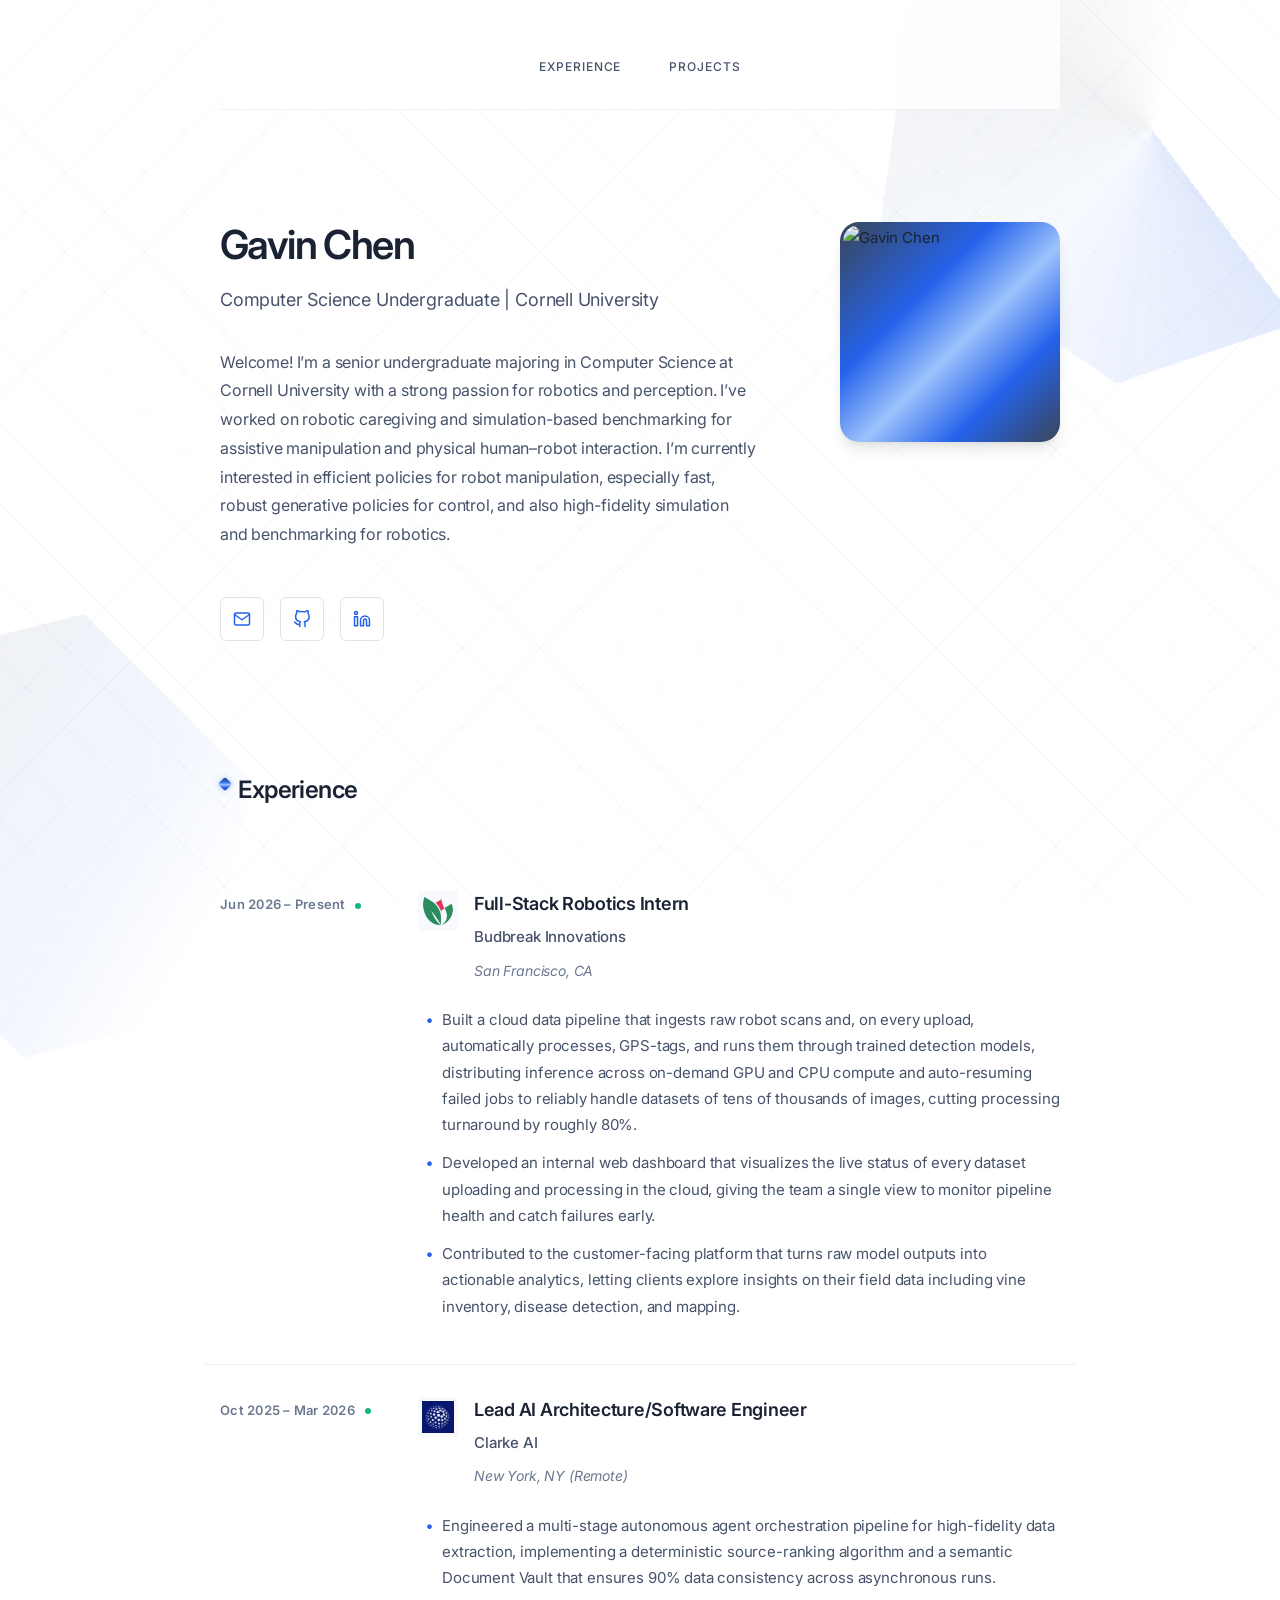
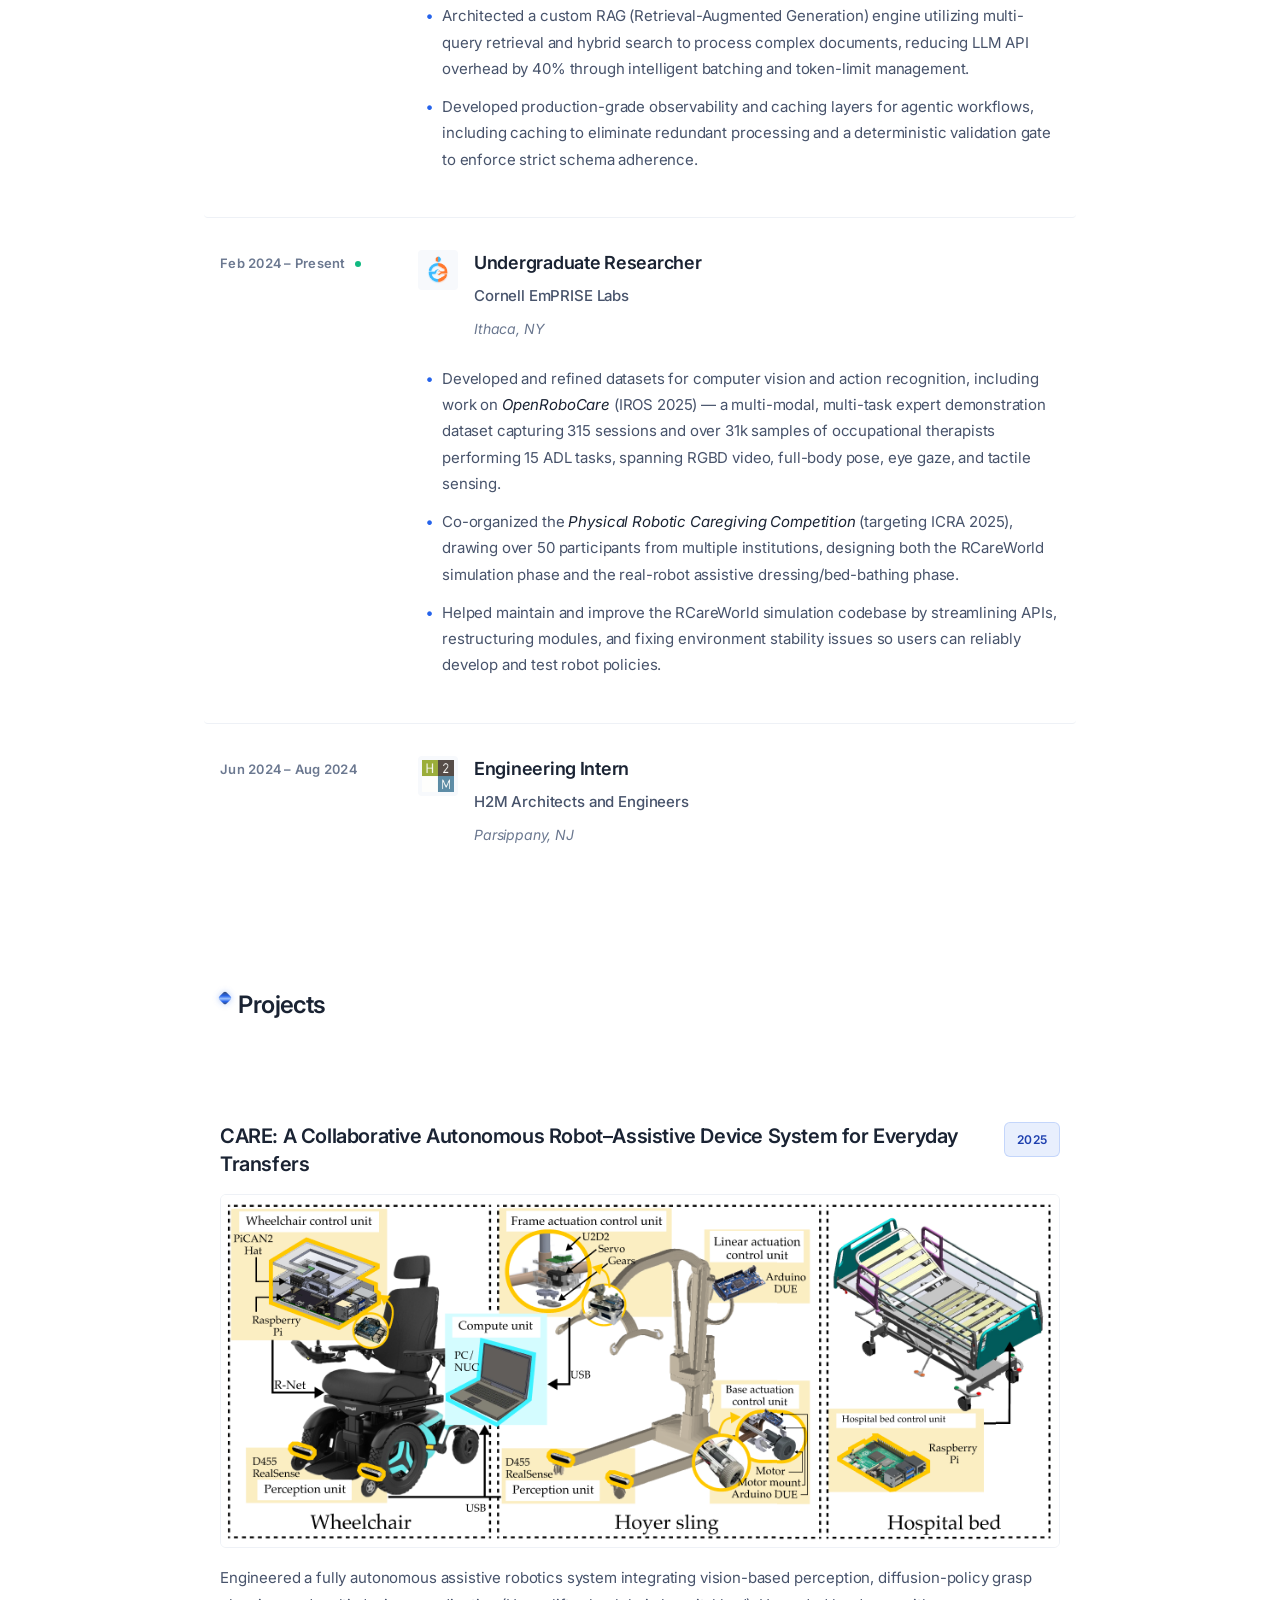
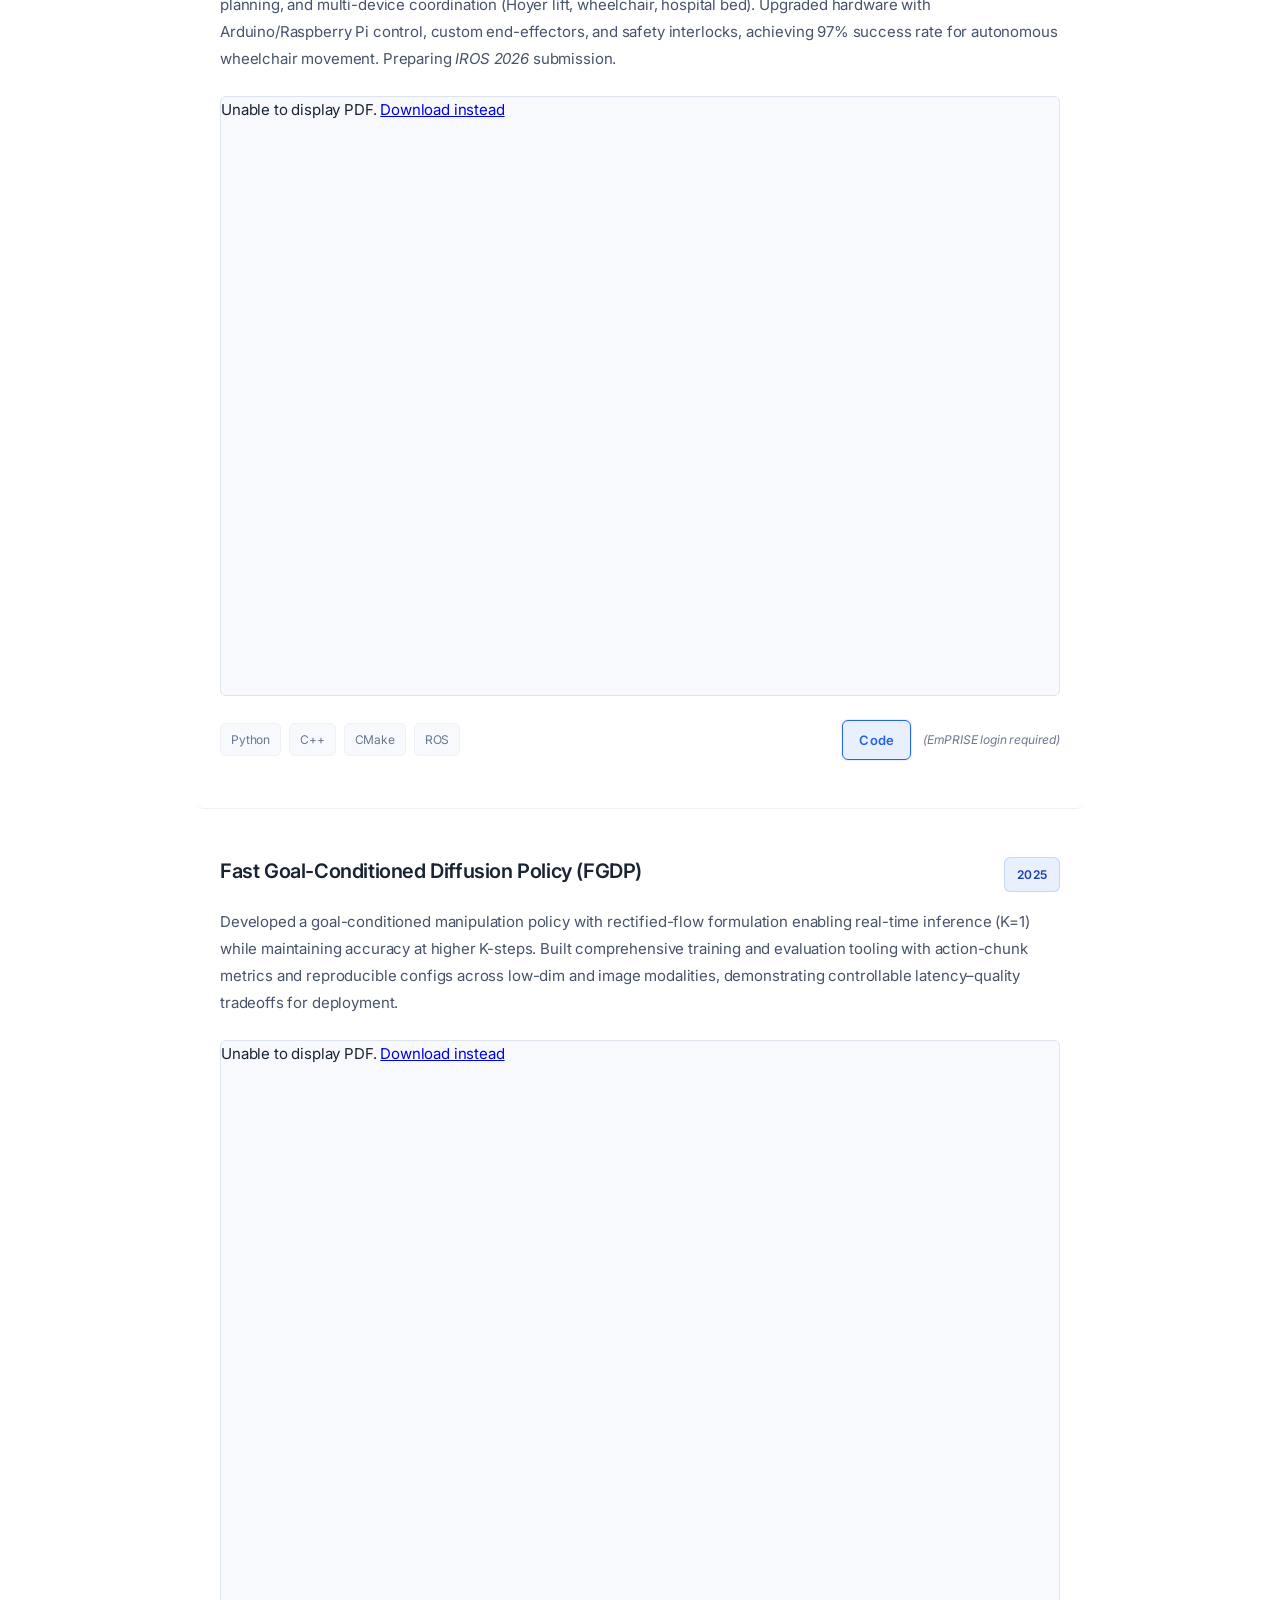
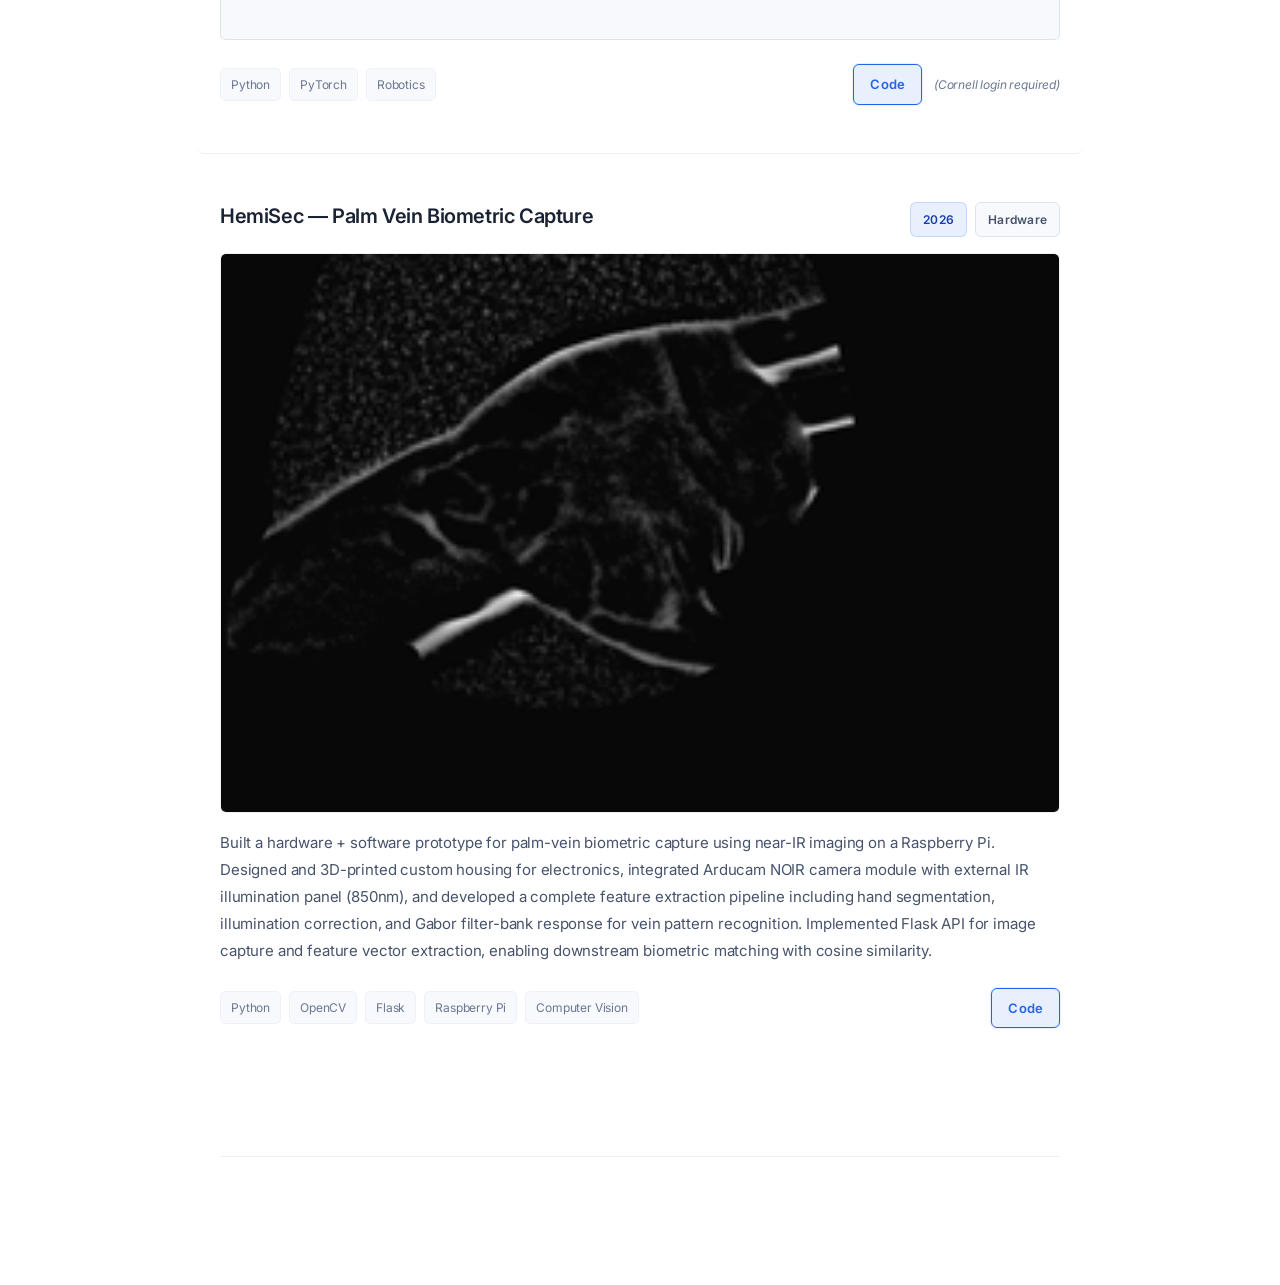
==== commit 7a76e768: "small edits to boxes and coloring" ====
--- a/index.html
+++ b/index.html
@@ -31,7 +31,7 @@
                         <p class="description">
                             Welcome!
 
-                            I’m a junior undergraduate at Cornell University working with Professor Tapomayukh Bhattacharjee. I’ve worked on robotic caregiving and simulation-based benchmarking for assistive manipulation and physical human–robot interaction. I’m currently interested in efficient policies for robot manipulation, especially fast, robust generative policies for control.
+                            I’m a senior undergraduate majoring in Computer Science at Cornell University with a strong passion for robotics and perception. I’ve worked on robotic caregiving and simulation-based benchmarking for assistive manipulation and physical human–robot interaction. I’m currently interested in efficient policies for robot manipulation, especially fast, robust generative policies for control, and also high-fidelity simulation and benchmarking for robotics.
                         </p>
                     </div>
                     <div class="about-photo">
@@ -141,7 +141,6 @@
                             <h3>CARE: A Collaborative Autonomous Robot–Assistive Device System for Everyday Transfers</h3>
                             <div class="pub-badges">
                                 <span class="badge badge-primary">2025</span>
-                                <span class="badge">Active</span>
                             </div>
                         </div>
                         <div class="pub-image">
@@ -173,7 +172,6 @@
                             <h3>Fast Goal-Conditioned Diffusion Policy (FGDP)</h3>
                             <div class="pub-badges">
                                 <span class="badge badge-primary">2025</span>
-                                <span class="badge">Active</span>
                             </div>
                         </div>
                         <p class="pub-abstract">
--- a/styles.css
+++ b/styles.css
@@ -773,11 +773,10 @@
 }
 
 .badge-primary {
-    background: var(--metal-d);
-    color: white;
-    border-color: transparent;
-    box-shadow: 0 2px 8px rgba(37, 99, 235, 0.25);
-    font-weight: var(--font-weight-bold);
+    background-color: var(--accent-subtle);
+    color: var(--accent-dark);
+    border-color: rgba(37, 99, 235, 0.18);
+    font-weight: var(--font-weight-semibold);
 }
 
 .pub-abstract {
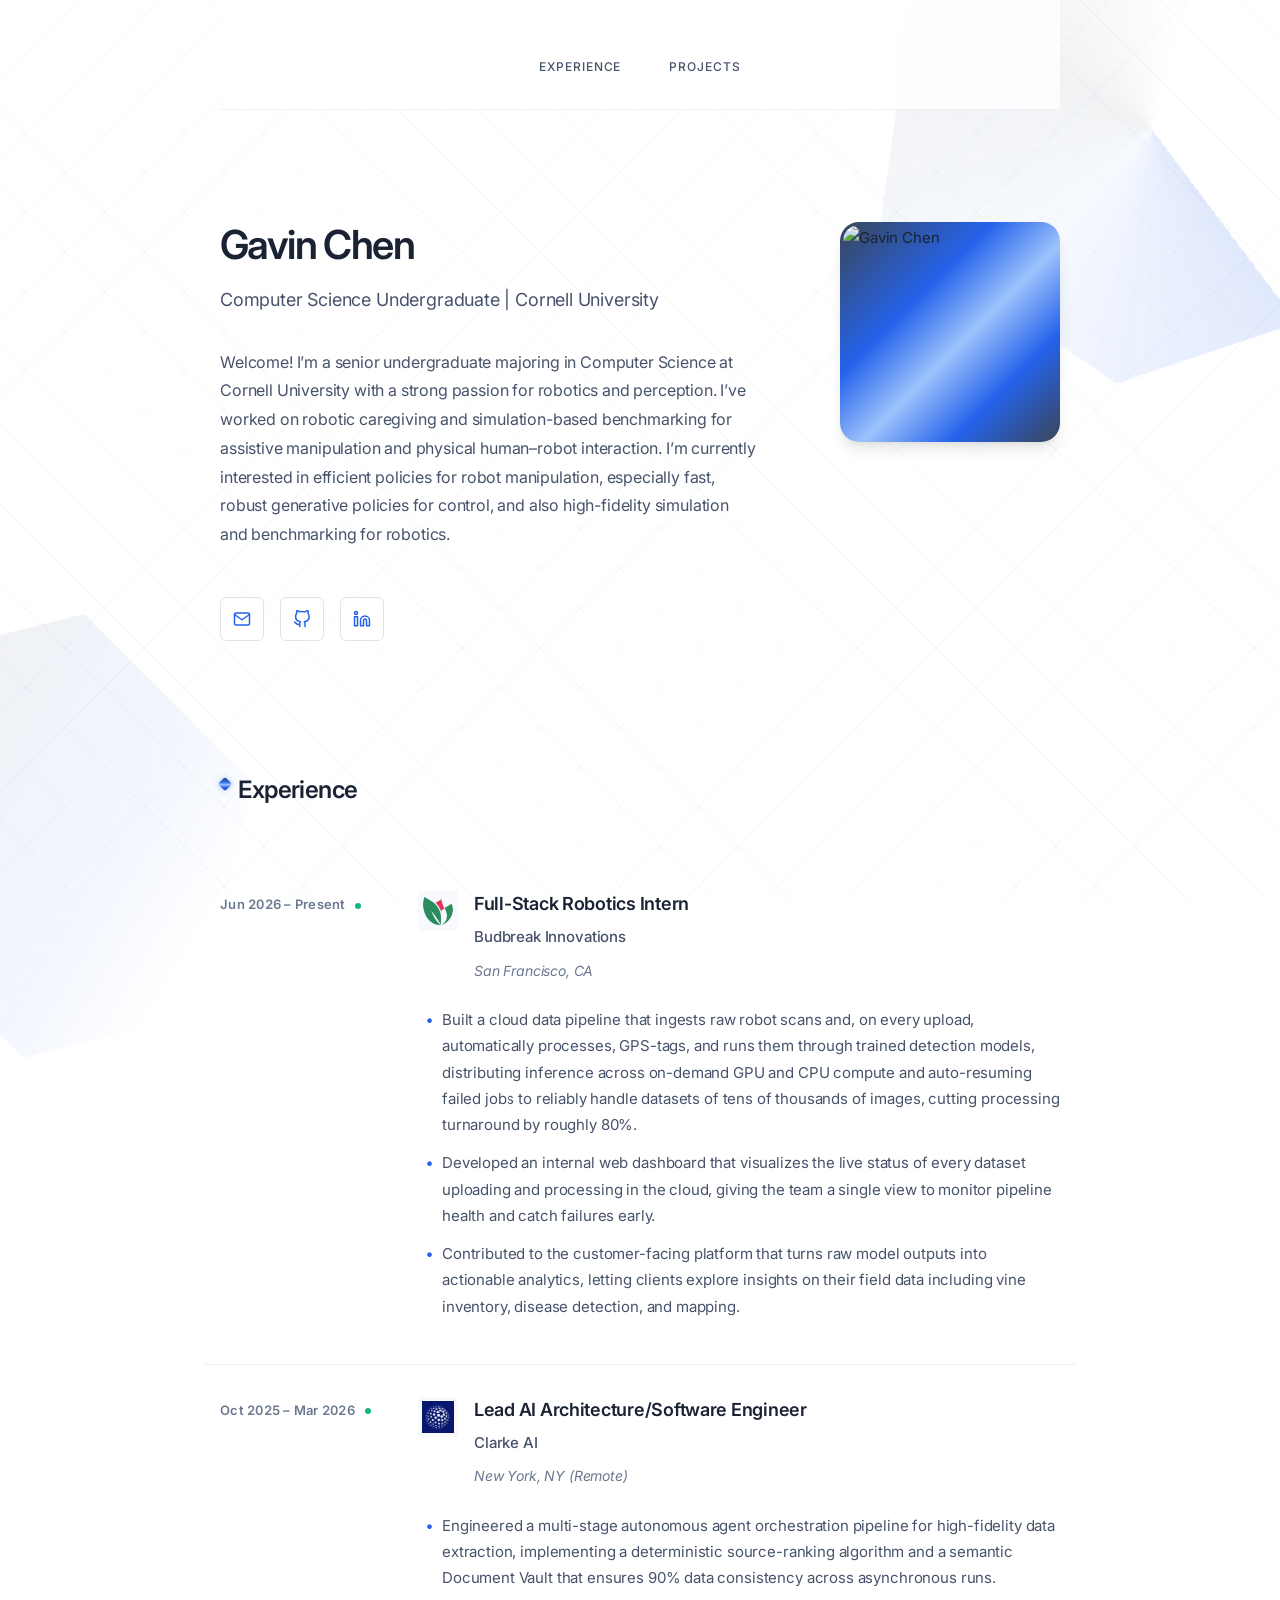
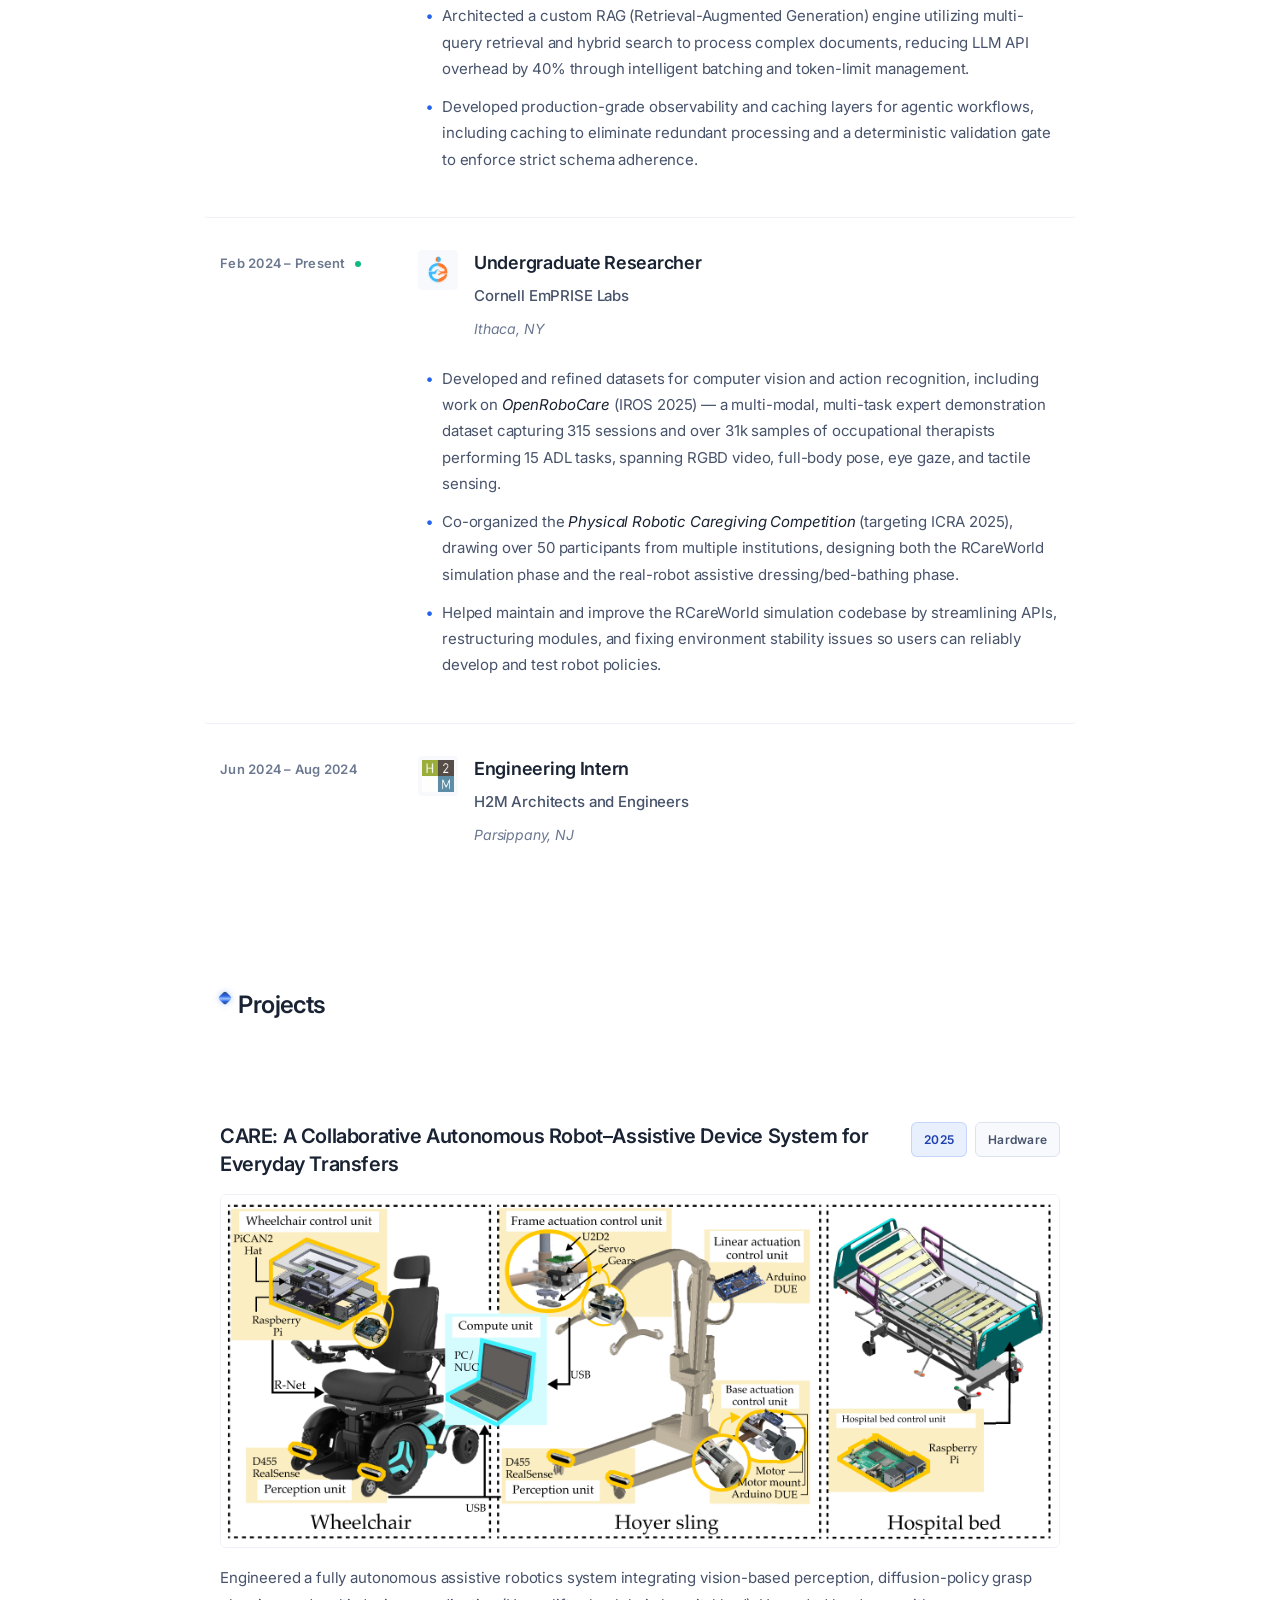
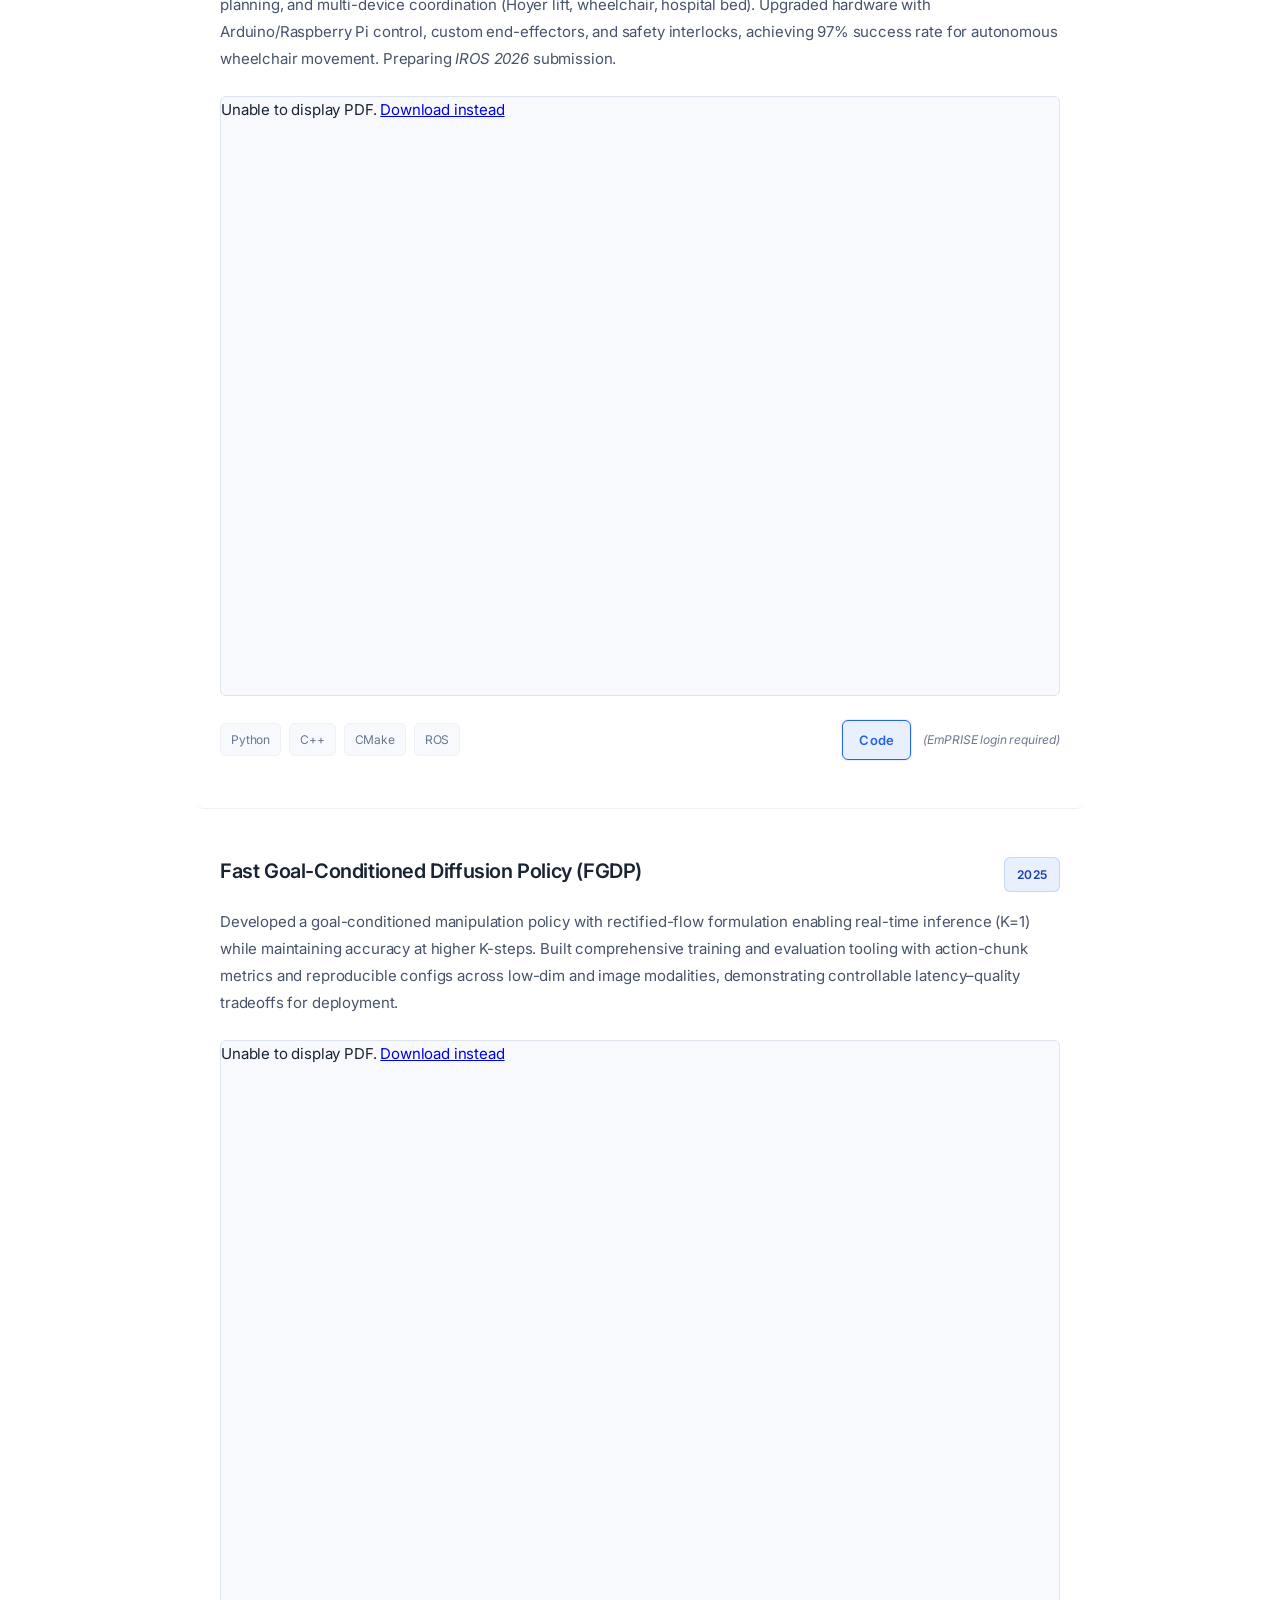
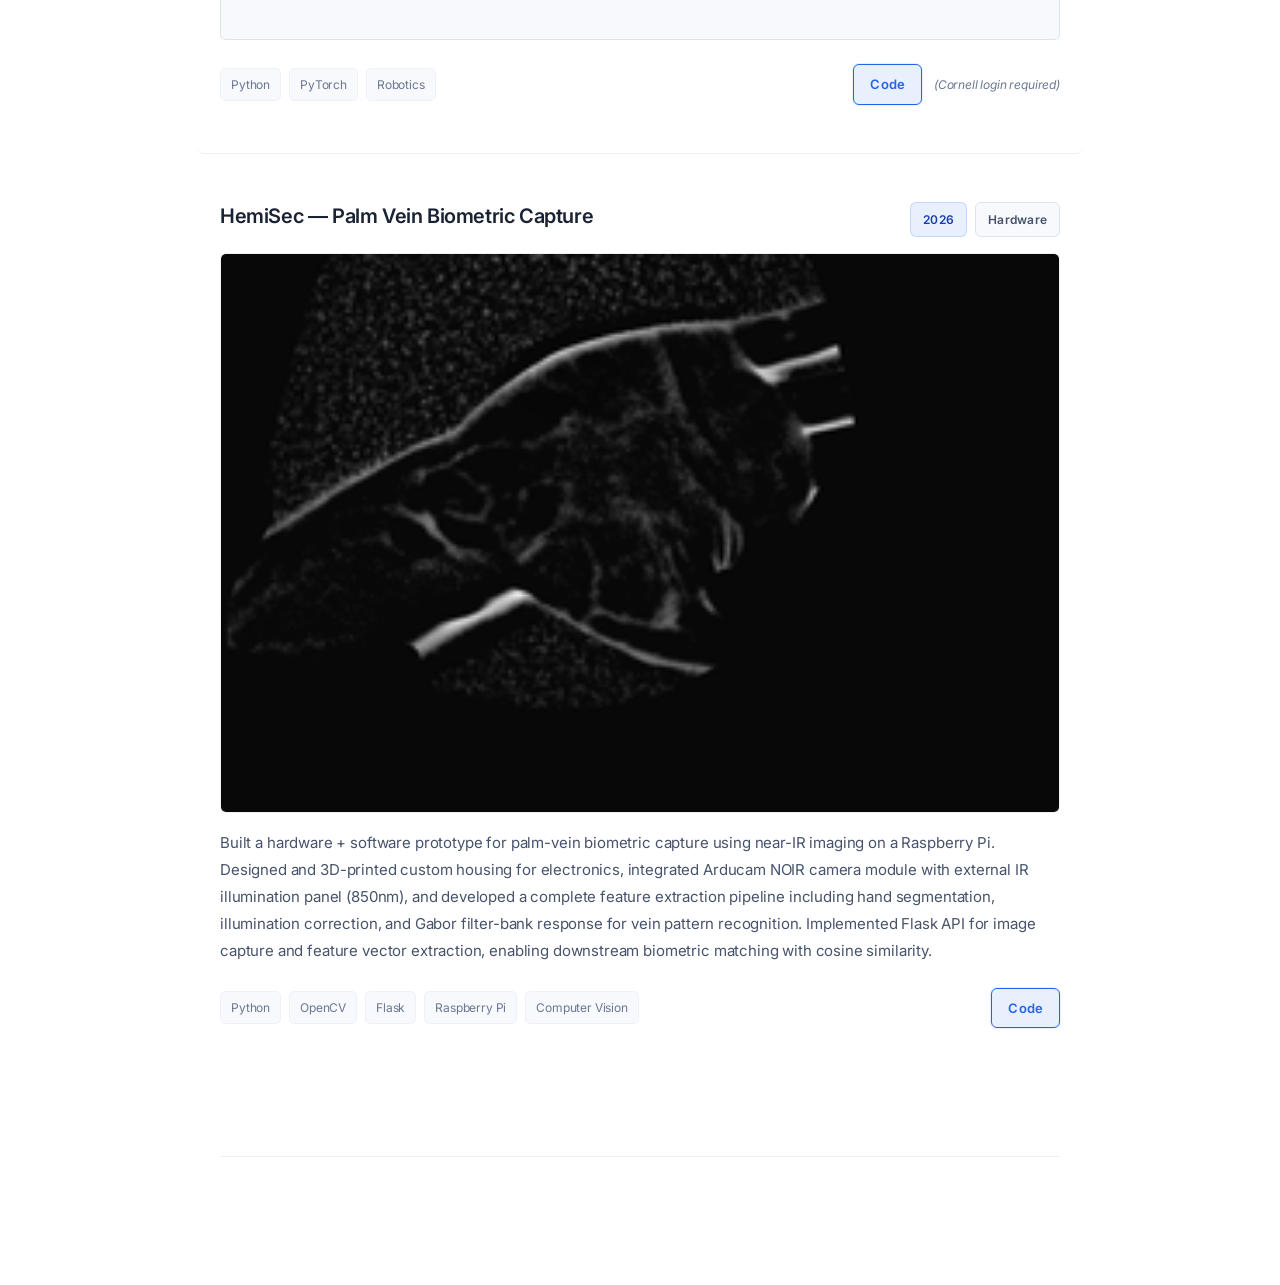
==== commit 05cf6436: "edit specific information on project" ====
--- a/index.html
+++ b/index.html
@@ -141,6 +141,7 @@
                             <h3>CARE: A Collaborative Autonomous Robot–Assistive Device System for Everyday Transfers</h3>
                             <div class="pub-badges">
                                 <span class="badge badge-primary">2025</span>
+                                <span class="badge">Hardware</span>
                             </div>
                         </div>
                         <div class="pub-image">
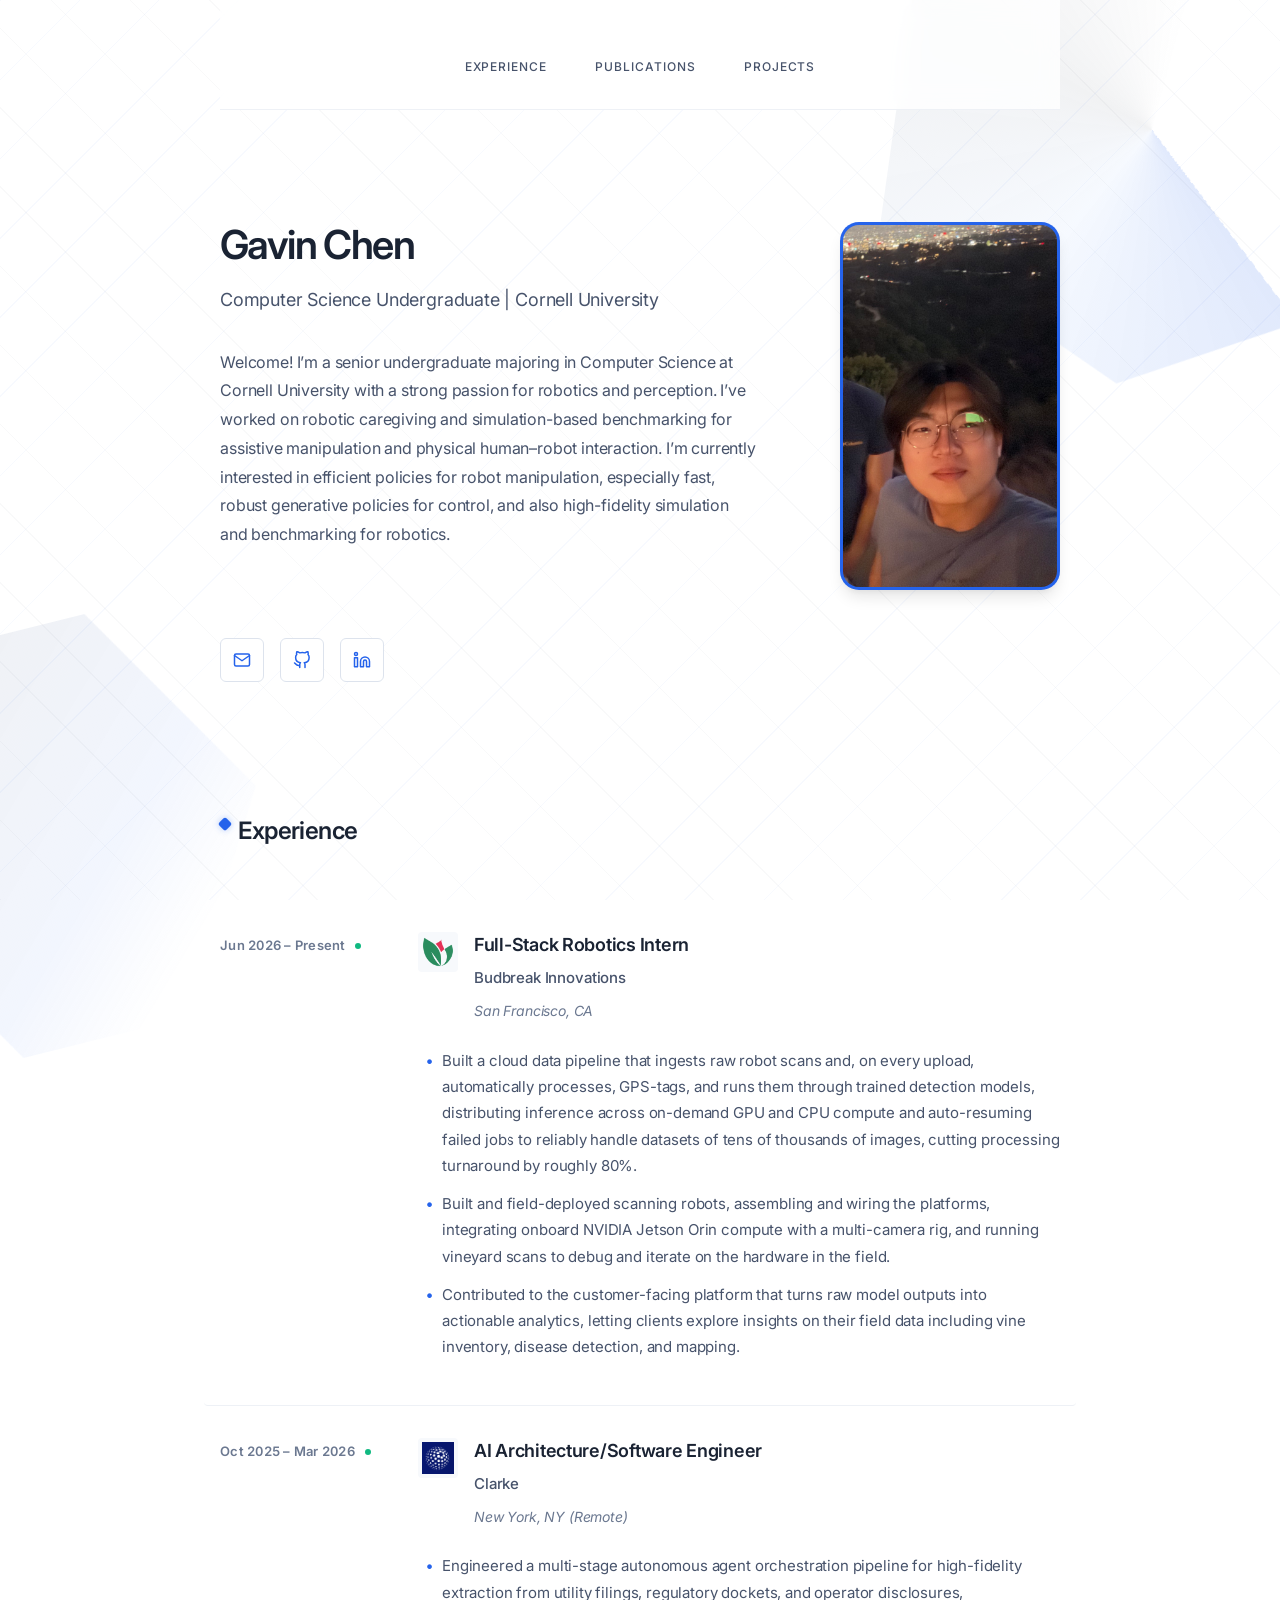
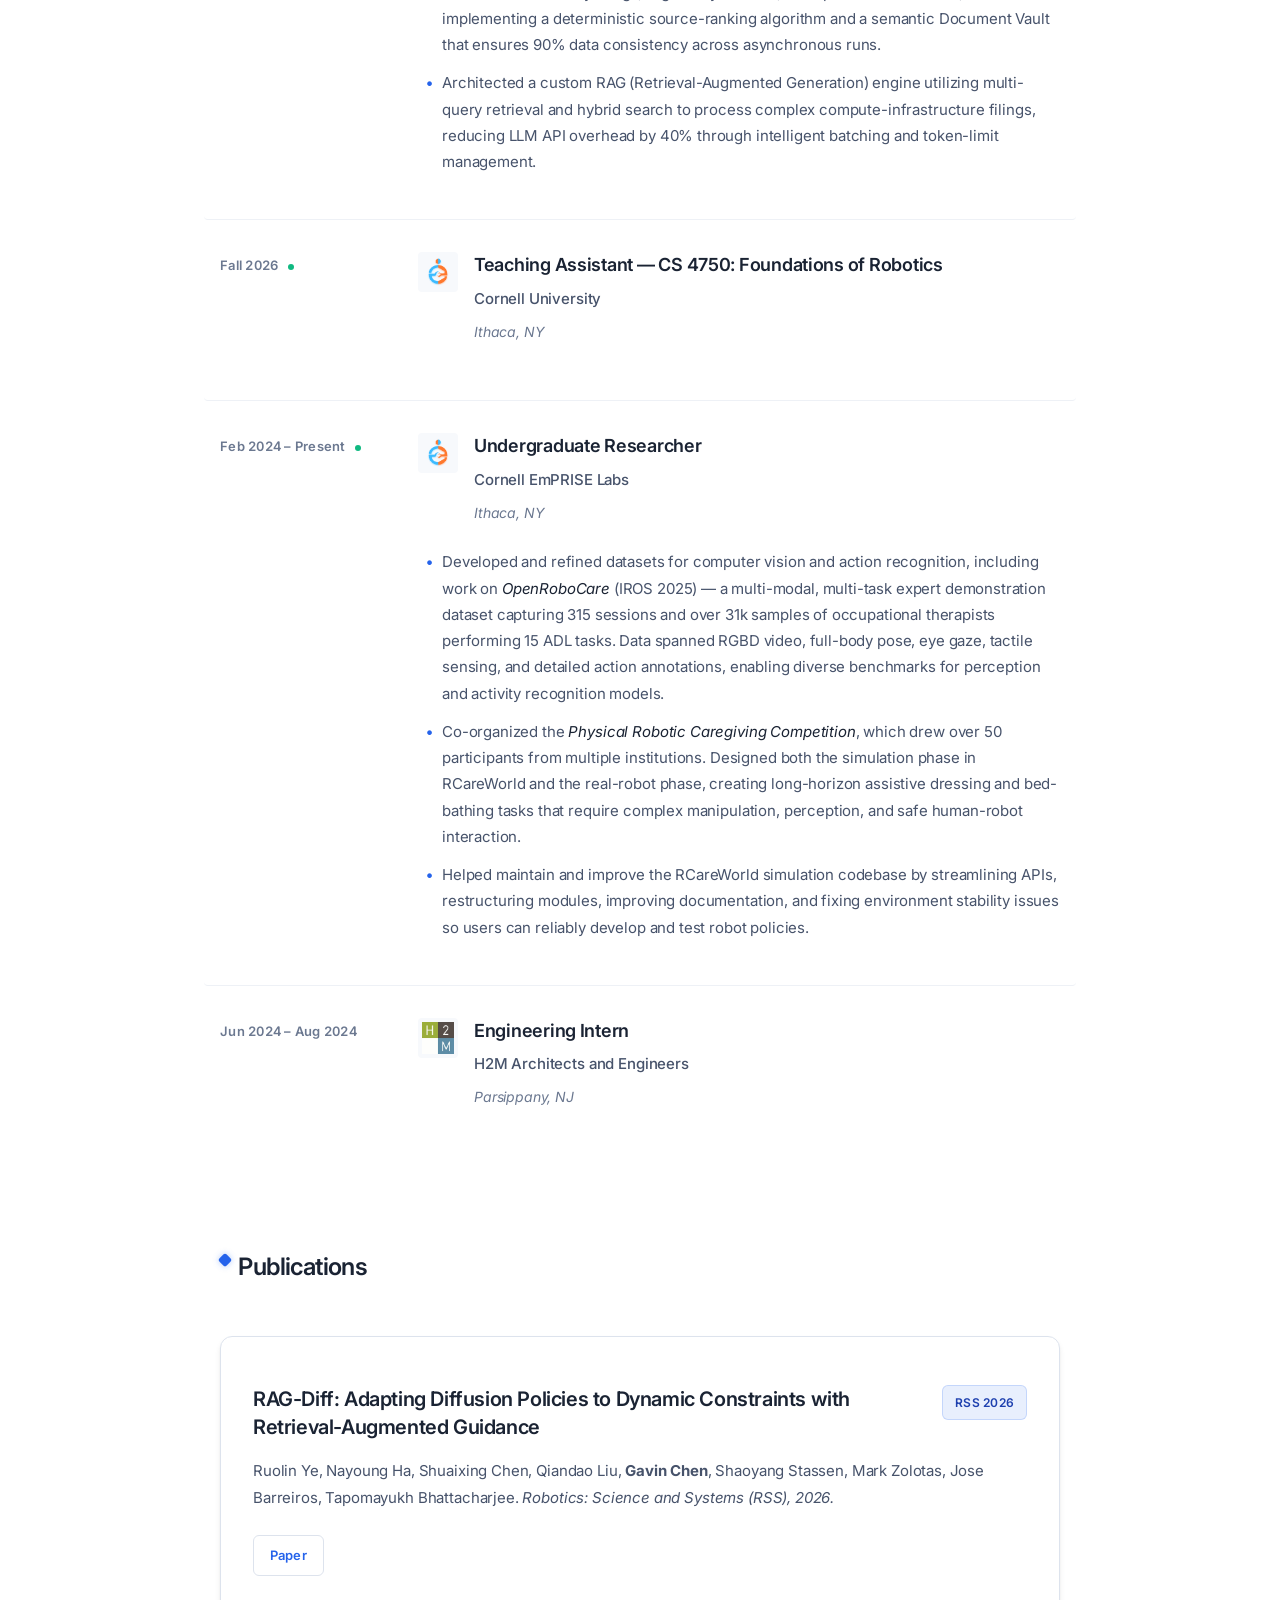
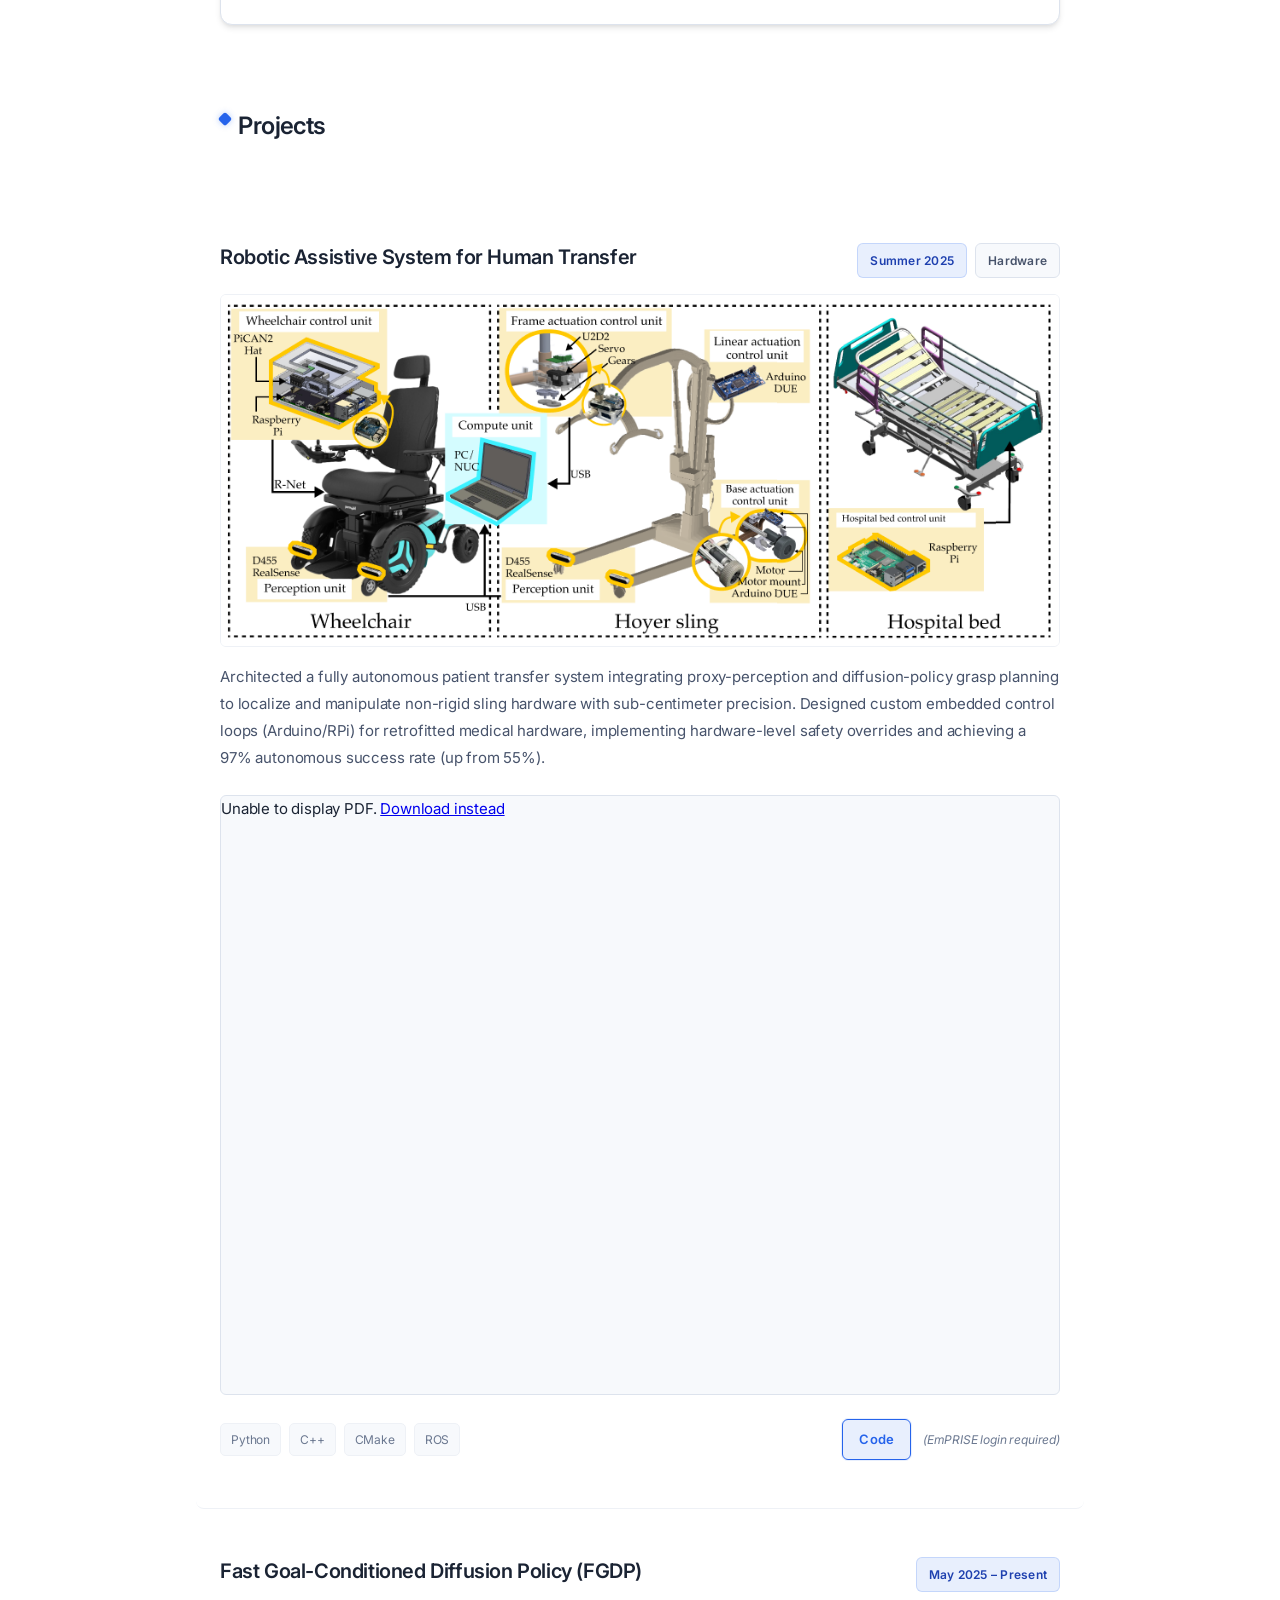
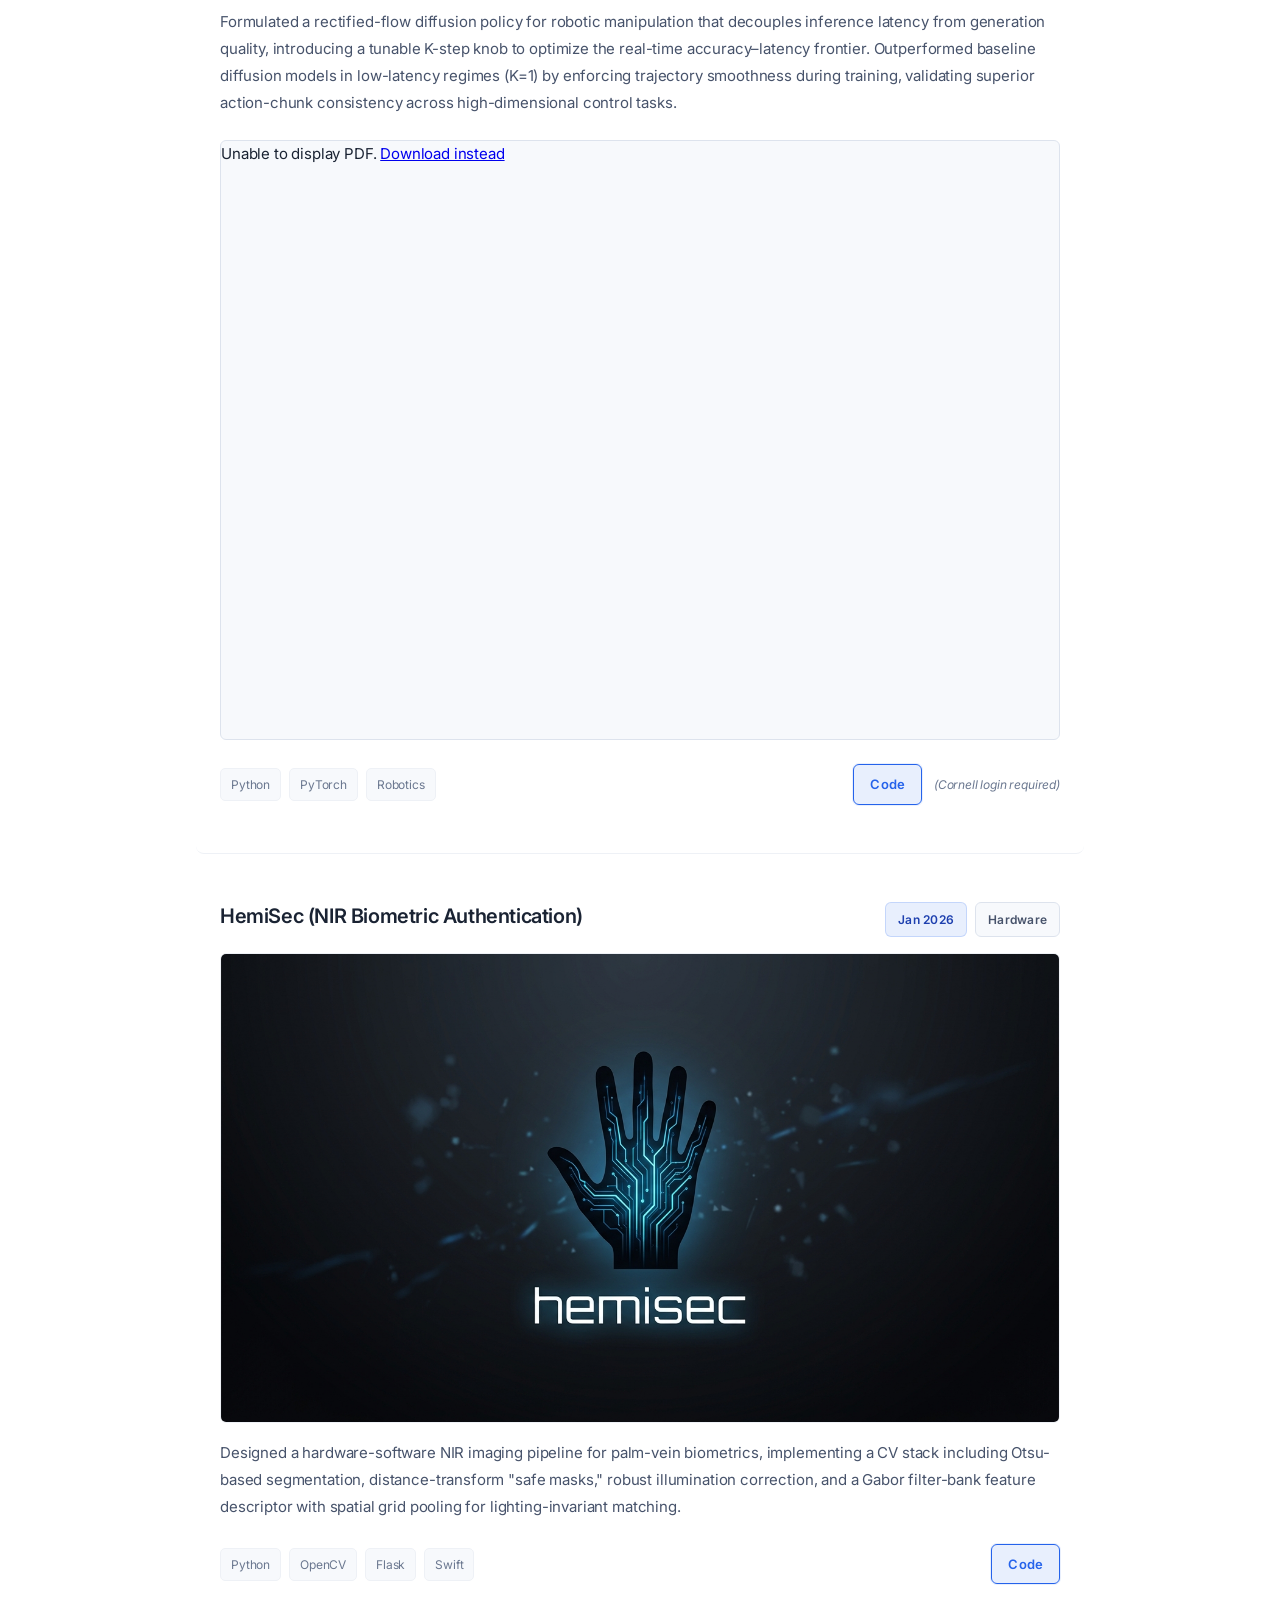
==== commit 262ce1e3: "updated to most recent" ====
--- a/index.html
+++ b/index.html
@@ -17,6 +17,7 @@
             <nav class="nav">
                 <div class="nav-links">
                     <a href="#experience">Experience</a>
+                    <a href="#publications">Publications</a>
                     <a href="#projects">Projects</a>
                 </div>
             </nav>
@@ -35,7 +36,7 @@
                         </p>
                     </div>
                     <div class="about-photo">
-                        <img src="profile.jpg" alt="Gavin Chen">
+                        <img src="IMG_5482.jpg" alt="Gavin Chen">
                     </div>
                 </div>
                 <div class="links">
@@ -76,7 +77,7 @@
                             </div>
                             <ul class="description">
                                 <li>Built a cloud data pipeline that ingests raw robot scans and, on every upload, automatically processes, GPS-tags, and runs them through trained detection models, distributing inference across on-demand GPU and CPU compute and auto-resuming failed jobs to reliably handle datasets of tens of thousands of images, cutting processing turnaround by roughly 80%.</li>
-                                <li>Developed an internal web dashboard that visualizes the live status of every dataset uploading and processing in the cloud, giving the team a single view to monitor pipeline health and catch failures early.</li>
+                                <li>Built and field-deployed scanning robots, assembling and wiring the platforms, integrating onboard NVIDIA Jetson Orin compute with a multi-camera rig, and running vineyard scans to debug and iterate on the hardware in the field.</li>
                                 <li>Contributed to the customer-facing platform that turns raw model outputs into actionable analytics, letting clients explore insights on their field data including vine inventory, disease detection, and mapping.</li>
                             </ul>
                         </div>
@@ -85,18 +86,30 @@
                         <div class="timeline-year">Oct 2025 – Mar 2026 <span class="pulse-dot" aria-hidden="true"></span></div>
                         <div class="timeline-content">
                             <div class="job-header">
-                                <img src="Screenshot from 2025-12-27 17-16-39.png" alt="Clarke AI" class="job-icon">
-                                <div>
-                                    <h3>Lead AI Architecture/Software Engineer</h3>
-                                    <p class="institution">Clarke AI</p>
+                                <img src="Screenshot from 2025-12-27 17-16-39.png" alt="Clarke" class="job-icon">
+                                <div>
+                                    <h3>AI Architecture/Software Engineer</h3>
+                                    <p class="institution">Clarke</p>
                                     <p class="location">New York, NY (Remote)</p>
                                 </div>
                             </div>
                             <ul class="description">
-                                <li>Engineered a multi-stage autonomous agent orchestration pipeline for high-fidelity data extraction, implementing a deterministic source-ranking algorithm and a semantic Document Vault that ensures 90% data consistency across asynchronous runs.</li>
-                                <li>Architected a custom RAG (Retrieval-Augmented Generation) engine utilizing multi-query retrieval and hybrid search to process complex documents, reducing LLM API overhead by 40% through intelligent batching and token-limit management.</li>
-                                <li>Developed production-grade observability and caching layers for agentic workflows, including caching to eliminate redundant processing and a deterministic validation gate to enforce strict schema adherence.</li>
+                                <li>Engineered a multi-stage autonomous agent orchestration pipeline for high-fidelity extraction from utility filings, regulatory dockets, and operator disclosures, implementing a deterministic source-ranking algorithm and a semantic Document Vault that ensures 90% data consistency across asynchronous runs.</li>
+                                <li>Architected a custom RAG (Retrieval-Augmented Generation) engine utilizing multi-query retrieval and hybrid search to process complex compute-infrastructure filings, reducing LLM API overhead by 40% through intelligent batching and token-limit management.</li>
                             </ul>
+                        </div>
+                    </div>
+                    <div class="timeline-item">
+                        <div class="timeline-year">Fall 2026 <span class="pulse-dot" aria-hidden="true"></span></div>
+                        <div class="timeline-content">
+                            <div class="job-header">
+                                <img src="Cornell_University_seal.svg.png" alt="Cornell University" class="job-icon">
+                                <div>
+                                    <h3>Teaching Assistant — CS 4750: Foundations of Robotics</h3>
+                                    <p class="institution">Cornell University</p>
+                                    <p class="location">Ithaca, NY</p>
+                                </div>
+                            </div>
                         </div>
                     </div>
                     <div class="timeline-item">
@@ -111,9 +124,9 @@
                                 </div>
                             </div>
                             <ul class="description">
-                                <li>Developed and refined datasets for computer vision and action recognition, including work on <em>OpenRoboCare</em> (IROS 2025) — a multi-modal, multi-task expert demonstration dataset capturing 315 sessions and over 31k samples of occupational therapists performing 15 ADL tasks, spanning RGBD video, full-body pose, eye gaze, and tactile sensing.</li>
-                                <li>Co-organized the <em>Physical Robotic Caregiving Competition</em> (targeting ICRA 2025), drawing over 50 participants from multiple institutions, designing both the RCareWorld simulation phase and the real-robot assistive dressing/bed-bathing phase.</li>
-                                <li>Helped maintain and improve the RCareWorld simulation codebase by streamlining APIs, restructuring modules, and fixing environment stability issues so users can reliably develop and test robot policies.</li>
+                                <li>Developed and refined datasets for computer vision and action recognition, including work on <em>OpenRoboCare</em> (IROS 2025) — a multi-modal, multi-task expert demonstration dataset capturing 315 sessions and over 31k samples of occupational therapists performing 15 ADL tasks. Data spanned RGBD video, full-body pose, eye gaze, tactile sensing, and detailed action annotations, enabling diverse benchmarks for perception and activity recognition models.</li>
+                                <li>Co-organized the <em>Physical Robotic Caregiving Competition</em>, which drew over 50 participants from multiple institutions. Designed both the simulation phase in RCareWorld and the real-robot phase, creating long-horizon assistive dressing and bed-bathing tasks that require complex manipulation, perception, and safe human-robot interaction.</li>
+                                <li>Helped maintain and improve the RCareWorld simulation codebase by streamlining APIs, restructuring modules, improving documentation, and fixing environment stability issues so users can reliably develop and test robot policies.</li>
                             </ul>
                         </div>
                     </div>
@@ -133,22 +146,40 @@
                 </div>
             </section>
 
+            <section id="publications" class="section">
+                <h2>Publications</h2>
+                <div class="publications">
+                    <div class="publication">
+                        <div class="pub-header">
+                            <h3><a href="https://www.roboticsproceedings.org/rss22/p011.pdf" target="_blank">RAG-Diff: Adapting Diffusion Policies to Dynamic Constraints with Retrieval-Augmented Guidance</a></h3>
+                            <div class="pub-badges">
+                                <span class="badge badge-primary">RSS 2026</span>
+                            </div>
+                        </div>
+                        <p class="pub-abstract">Ruolin Ye, Nayoung Ha, Shuaixing Chen, Qiandao Liu, <strong>Gavin Chen</strong>, Shaoyang Stassen, Mark Zolotas, Jose Barreiros, Tapomayukh Bhattacharjee. <em>Robotics: Science and Systems (RSS), 2026.</em></p>
+                        <div class="pub-links">
+                            <a href="https://www.roboticsproceedings.org/rss22/p011.pdf" target="_blank" class="link-btn" data-type="paper">Paper</a>
+                        </div>
+                    </div>
+                </div>
+            </section>
+
             <section id="projects" class="section">
                 <h2>Projects</h2>
                 <div class="publications">
                     <div class="publication">
                         <div class="pub-header">
-                            <h3>CARE: A Collaborative Autonomous Robot–Assistive Device System for Everyday Transfers</h3>
-                            <div class="pub-badges">
-                                <span class="badge badge-primary">2025</span>
+                            <h3>Robotic Assistive System for Human Transfer</h3>
+                            <div class="pub-badges">
+                                <span class="badge badge-primary">Summer 2025</span>
                                 <span class="badge">Hardware</span>
                             </div>
                         </div>
                         <div class="pub-image">
-                            <img src="figma.png" alt="CARE: A Collaborative Autonomous Robot–Assistive Device System">
+                            <img src="figma.png" alt="Robotic Assistive System for Human Transfer">
                         </div>
                         <p class="pub-abstract">
-                            Engineered a fully autonomous assistive robotics system integrating vision-based perception, diffusion-policy grasp planning, and multi-device coordination (Hoyer lift, wheelchair, hospital bed). Upgraded hardware with Arduino/Raspberry Pi control, custom end-effectors, and safety interlocks, achieving 97% success rate for autonomous wheelchair movement. Preparing <em>IROS 2026</em> submission.
+                            Architected a fully autonomous patient transfer system integrating proxy-perception and diffusion-policy grasp planning to localize and manipulate non-rigid sling hardware with sub-centimeter precision. Designed custom embedded control loops (Arduino/RPi) for retrofitted medical hardware, implementing hardware-level safety overrides and achieving a 97% autonomous success rate (up from 55%).
                         </p>
                         <div class="pub-pdf">
                             <object data="ELI_Summer_2025_Report.pdf" type="application/pdf" width="100%" height="600px">
@@ -172,11 +203,11 @@
                         <div class="pub-header">
                             <h3>Fast Goal-Conditioned Diffusion Policy (FGDP)</h3>
                             <div class="pub-badges">
-                                <span class="badge badge-primary">2025</span>
+                                <span class="badge badge-primary">May 2025 – Present</span>
                             </div>
                         </div>
                         <p class="pub-abstract">
-                            Developed a goal-conditioned manipulation policy with rectified-flow formulation enabling real-time inference (K=1) while maintaining accuracy at higher K-steps. Built comprehensive training and evaluation tooling with action-chunk metrics and reproducible configs across low-dim and image modalities, demonstrating controllable latency–quality tradeoffs for deployment.
+                            Formulated a rectified-flow diffusion policy for robotic manipulation that decouples inference latency from generation quality, introducing a tunable K-step knob to optimize the real-time accuracy–latency frontier. Outperformed baseline diffusion models in low-latency regimes (K=1) by enforcing trajectory smoothness during training, validating superior action-chunk consistency across high-dimensional control tasks.
                         </p>
                         <div class="pub-pdf">
                             <object data="Project_Title.pdf" type="application/pdf" width="100%" height="600px">
@@ -197,25 +228,24 @@
                     </div>
                     <div class="publication">
                         <div class="pub-header">
-                            <h3>HemiSec — Palm Vein Biometric Capture</h3>
-                            <div class="pub-badges">
-                                <span class="badge badge-primary">2026</span>
+                            <h3>HemiSec (NIR Biometric Authentication)</h3>
+                            <div class="pub-badges">
+                                <span class="badge badge-primary">Jan 2026</span>
                                 <span class="badge">Hardware</span>
                             </div>
                         </div>
                         <div class="pub-image">
-                            <img src="hemisec.png" alt="HemiSec — Palm Vein Biometric Capture">
+                            <img src="hemisec_cover.jpeg" alt="HemiSec (NIR Biometric Authentication)">
                         </div>
                         <p class="pub-abstract">
-                            Built a hardware + software prototype for palm-vein biometric capture using near-IR imaging on a Raspberry Pi. Designed and 3D-printed custom housing for electronics, integrated Arducam NOIR camera module with external IR illumination panel (850nm), and developed a complete feature extraction pipeline including hand segmentation, illumination correction, and Gabor filter-bank response for vein pattern recognition. Implemented Flask API for image capture and feature vector extraction, enabling downstream biometric matching with cosine similarity.
+                            Designed a hardware-software NIR imaging pipeline for palm-vein biometrics, implementing a CV stack including Otsu-based segmentation, distance-transform "safe masks," robust illumination correction, and a Gabor filter-bank feature descriptor with spatial grid pooling for lighting-invariant matching.
                         </p>
                         <div class="pub-meta">
                             <div class="pub-tags">
                                 <span class="tag">Python</span>
                                 <span class="tag">OpenCV</span>
                                 <span class="tag">Flask</span>
-                                <span class="tag">Raspberry Pi</span>
-                                <span class="tag">Computer Vision</span>
+                                <span class="tag">Swift</span>
                             </div>
                             <div class="pub-links">
                                 <a href="https://github.com/gc9616/hemisec" target="_blank" class="link-btn" data-type="code">Code</a>
--- a/styles.css
+++ b/styles.css
@@ -16,10 +16,10 @@
     --border-color: #dde3ed;
     --border-subtle: #eef1f6;
 
-    /* Metallic accent gradients - brushed steel with a blue anodized sheen */
-    --metal-d: linear-gradient(135deg, #3a4658 0%, #2563eb 35%, #9dc2fb 55%, #2563eb 75%, #3a4658 100%);
-    --metal-v: linear-gradient(180deg, #3a4658 0%, #2563eb 35%, #9dc2fb 55%, #2563eb 75%, #3a4658 100%);
-    --metal-h: linear-gradient(90deg, #3a4658 0%, #2563eb 35%, #9dc2fb 55%, #2563eb 75%, #3a4658 100%);
+    /* Accent bars/markers - solid, clean */
+    --metal-d: #2563eb;
+    --metal-v: #2563eb;
+    --metal-h: #2563eb;
 
     /* Tech accent color options - uncomment one:
     
@@ -308,8 +308,7 @@
 .about-photo img {
     display: block;
     width: 100%;
-    aspect-ratio: 1 / 1;
-    object-fit: cover;
+    height: auto;
     border-radius: var(--spacing-md, 12px);
 }
 
@@ -708,6 +707,25 @@
     border-bottom: none;
 }
 
+#publications .publication {
+    margin: 0;
+    padding: var(--spacing-2xl) var(--spacing-xl);
+    background: var(--bg-elevated);
+    border: 1px solid var(--border-color);
+    border-bottom: 1px solid var(--border-color);
+    border-radius: 12px;
+    box-shadow: var(--shadow-md);
+}
+
+#publications .publication:hover {
+    border-color: rgba(37, 99, 235, 0.28);
+    box-shadow: var(--shadow-lg);
+}
+
+#publications .publication::before {
+    display: none;
+}
+
 .pub-header {
     display: flex;
     justify-content: space-between;
@@ -723,6 +741,21 @@
     letter-spacing: -0.02em;
     line-height: 1.4;
     flex: 1;
+}
+
+.pub-header h3 a {
+    color: inherit;
+    text-decoration: none;
+    background-image: linear-gradient(var(--accent), var(--accent));
+    background-size: 0% 1px;
+    background-repeat: no-repeat;
+    background-position: 0 100%;
+    transition: background-size var(--transition-base), color var(--transition-base);
+}
+
+.pub-header h3 a:hover {
+    color: var(--accent);
+    background-size: 100% 1px;
 }
 
 .pub-image {
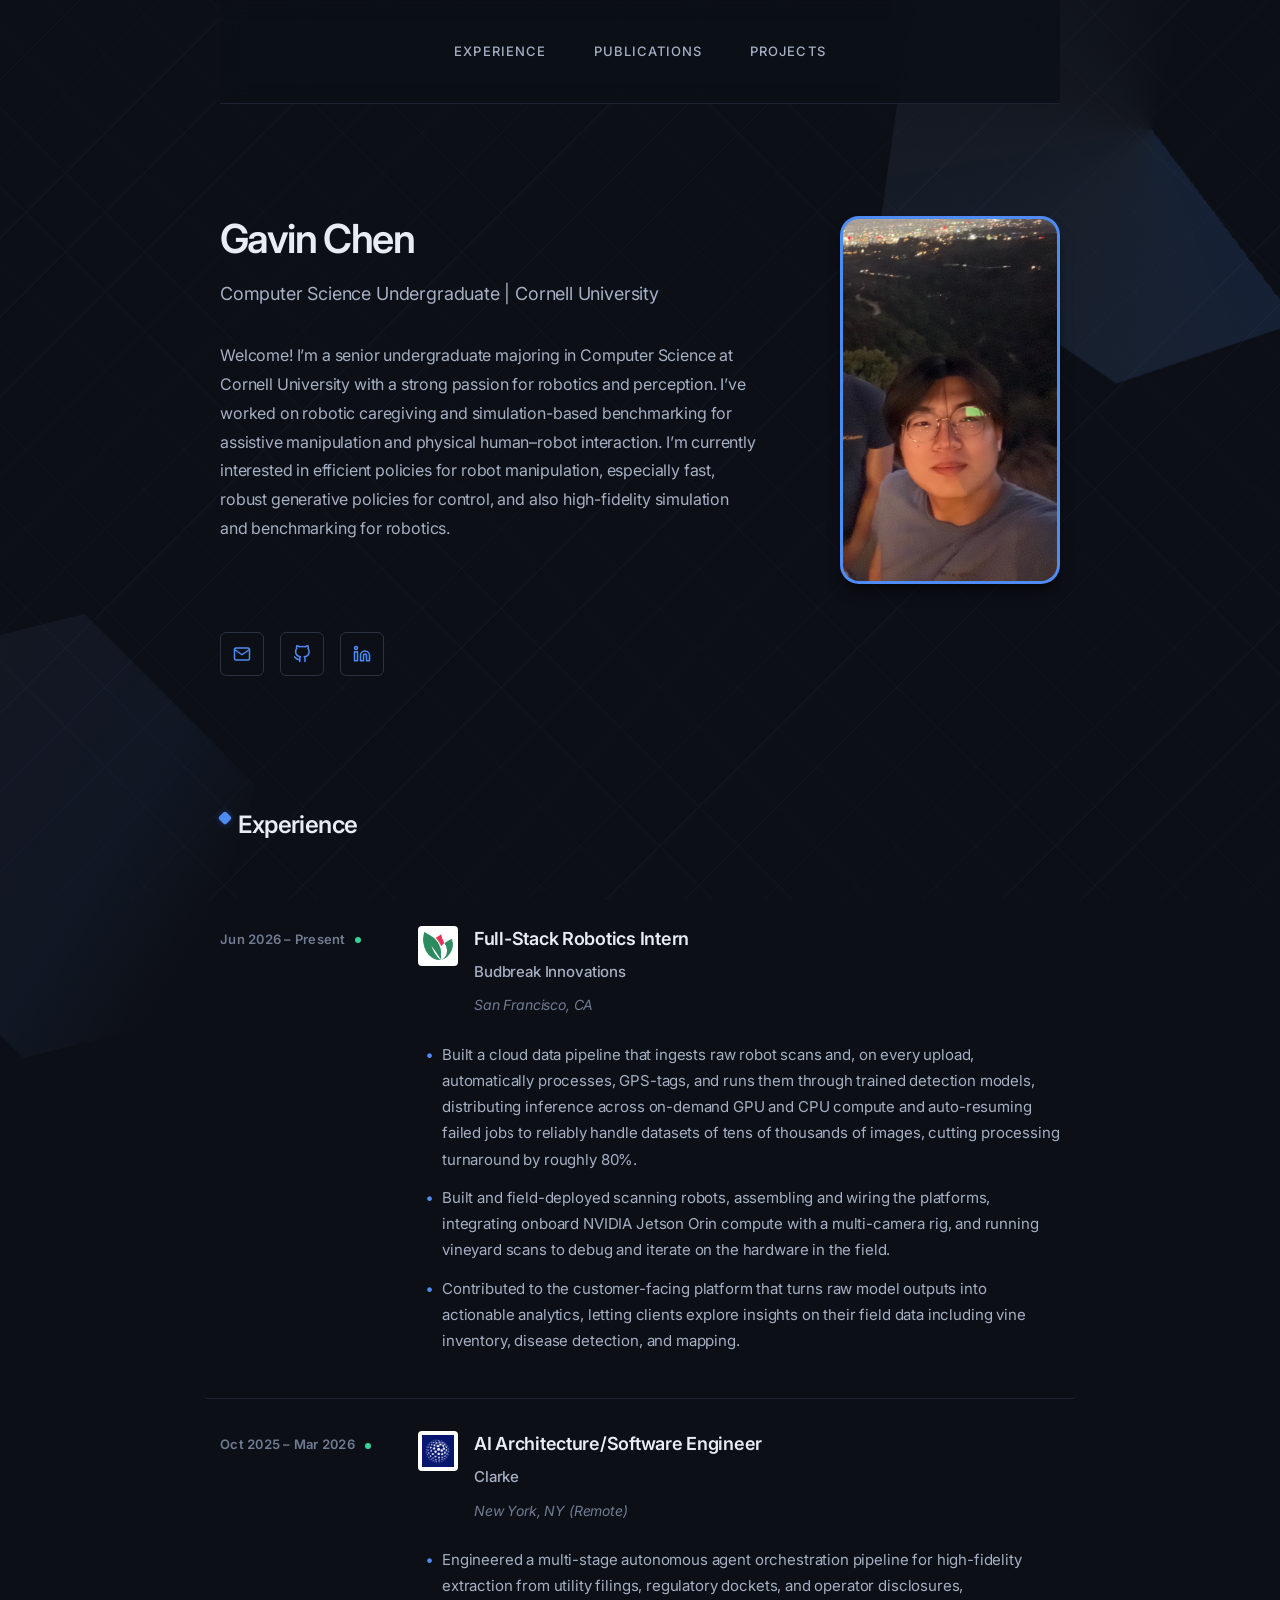
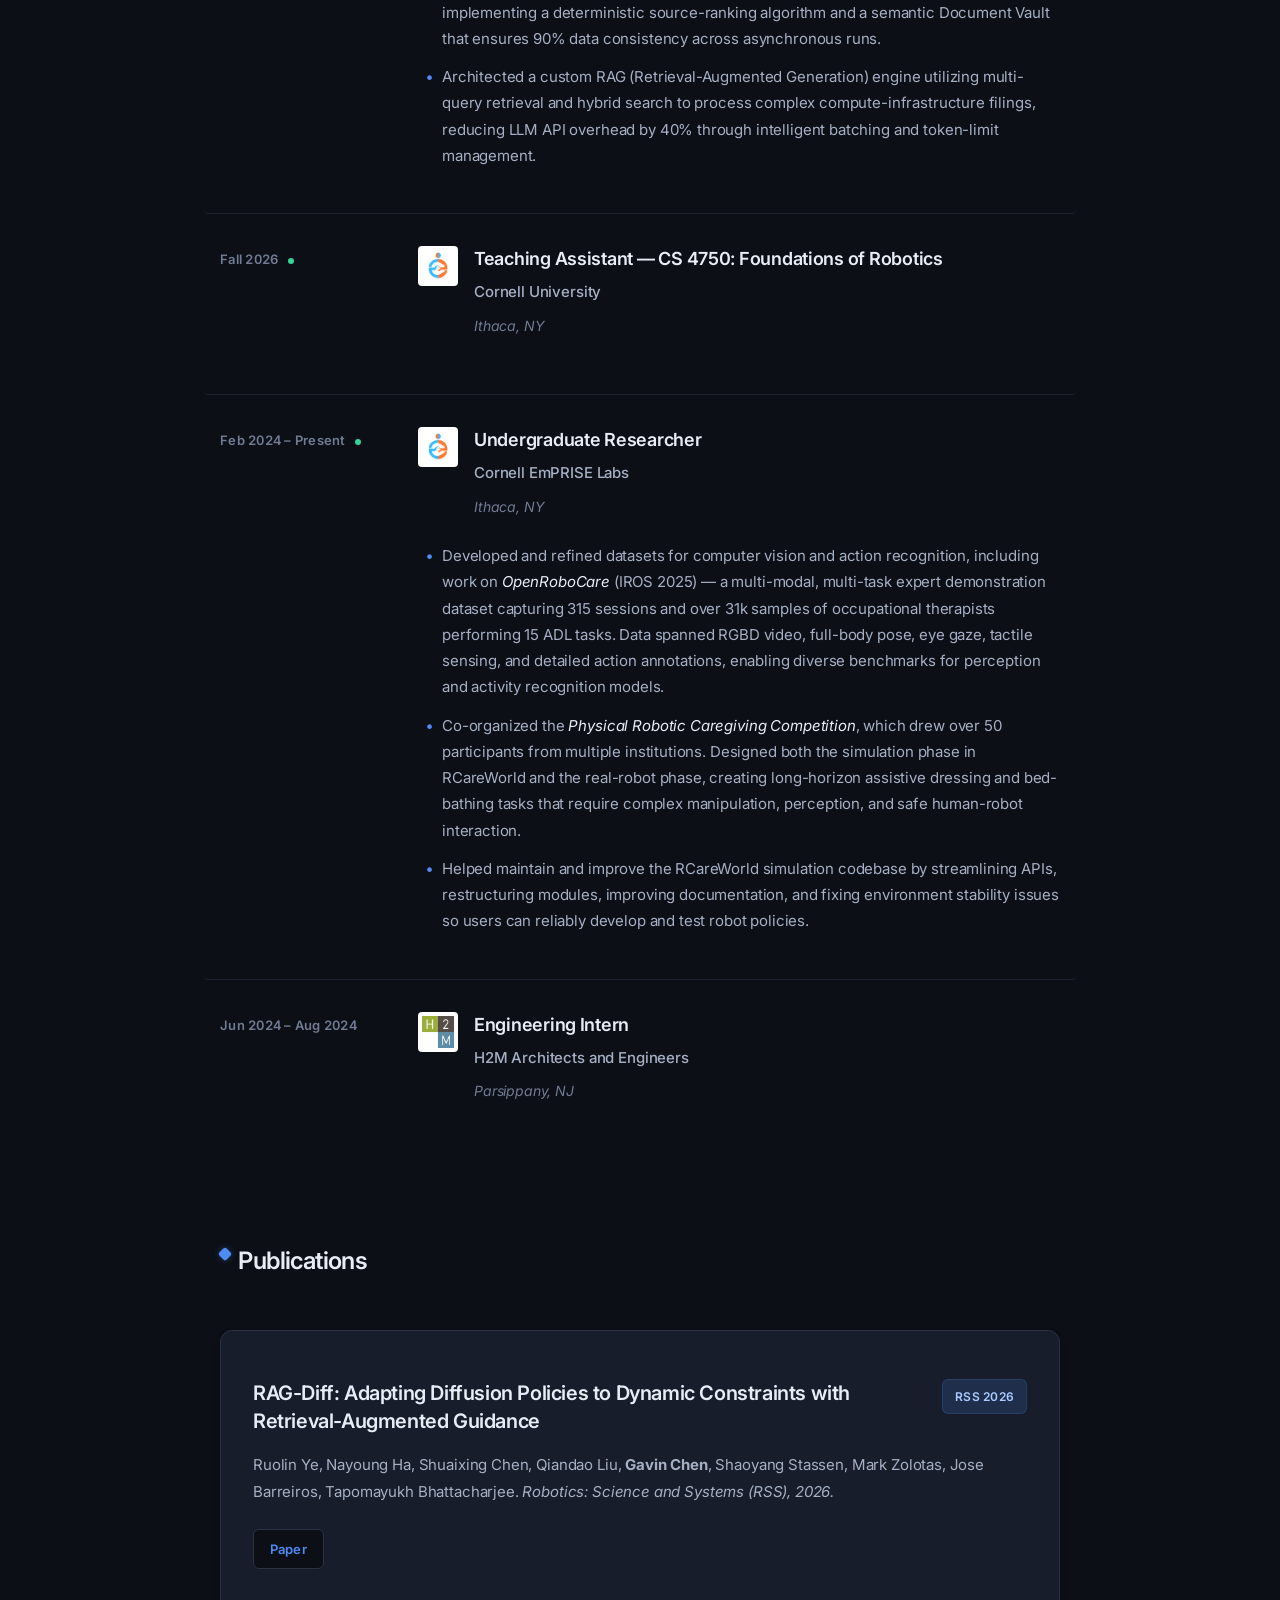
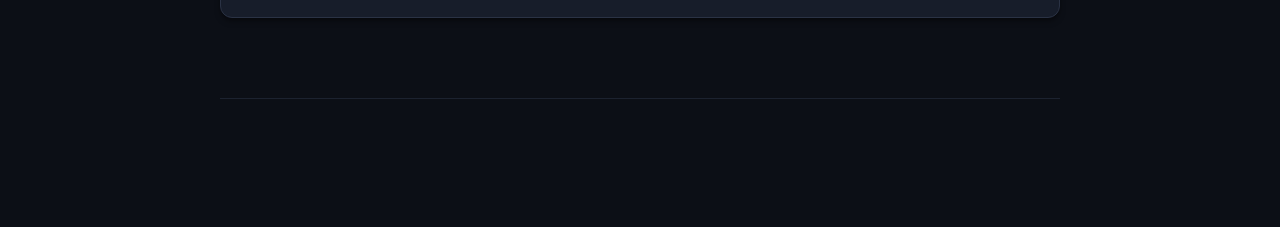
==== commit 62c33b0d: "added separate section for projects" ====
--- a/index.html
+++ b/index.html
@@ -18,7 +18,7 @@
                 <div class="nav-links">
                     <a href="#experience">Experience</a>
                     <a href="#publications">Publications</a>
-                    <a href="#projects">Projects</a>
+                    <a href="projects.html">Projects</a>
                 </div>
             </nav>
         </header>
@@ -164,96 +164,6 @@
                 </div>
             </section>
 
-            <section id="projects" class="section">
-                <h2>Projects</h2>
-                <div class="publications">
-                    <div class="publication">
-                        <div class="pub-header">
-                            <h3>Robotic Assistive System for Human Transfer</h3>
-                            <div class="pub-badges">
-                                <span class="badge badge-primary">Summer 2025</span>
-                                <span class="badge">Hardware</span>
-                            </div>
-                        </div>
-                        <div class="pub-image">
-                            <img src="figma.png" alt="Robotic Assistive System for Human Transfer">
-                        </div>
-                        <p class="pub-abstract">
-                            Architected a fully autonomous patient transfer system integrating proxy-perception and diffusion-policy grasp planning to localize and manipulate non-rigid sling hardware with sub-centimeter precision. Designed custom embedded control loops (Arduino/RPi) for retrofitted medical hardware, implementing hardware-level safety overrides and achieving a 97% autonomous success rate (up from 55%).
-                        </p>
-                        <div class="pub-pdf">
-                            <object data="ELI_Summer_2025_Report.pdf" type="application/pdf" width="100%" height="600px">
-                                <p>Unable to display PDF. <a href="ELI_Summer_2025_Report.pdf" target="_blank">Download instead</a></p>
-                            </object>
-                        </div>
-                        <div class="pub-meta">
-                            <div class="pub-tags">
-                                <span class="tag">Python</span>
-                                <span class="tag">C++</span>
-                                <span class="tag">CMake</span>
-                                <span class="tag">ROS</span>
-                            </div>
-                            <div class="pub-links">
-                                <a href="https://github.com/empriselab/chariot_ros" target="_blank" class="link-btn" data-type="code">Code</a>
-                                <span class="link-note">(EmPRISE login required)</span>
-                            </div>
-                        </div>
-                    </div>
-                    <div class="publication">
-                        <div class="pub-header">
-                            <h3>Fast Goal-Conditioned Diffusion Policy (FGDP)</h3>
-                            <div class="pub-badges">
-                                <span class="badge badge-primary">May 2025 – Present</span>
-                            </div>
-                        </div>
-                        <p class="pub-abstract">
-                            Formulated a rectified-flow diffusion policy for robotic manipulation that decouples inference latency from generation quality, introducing a tunable K-step knob to optimize the real-time accuracy–latency frontier. Outperformed baseline diffusion models in low-latency regimes (K=1) by enforcing trajectory smoothness during training, validating superior action-chunk consistency across high-dimensional control tasks.
-                        </p>
-                        <div class="pub-pdf">
-                            <object data="Project_Title.pdf" type="application/pdf" width="100%" height="600px">
-                                <p>Unable to display PDF. <a href="Project_Title.pdf" target="_blank">Download instead</a></p>
-                            </object>
-                        </div>
-                        <div class="pub-meta">
-                            <div class="pub-tags">
-                                <span class="tag">Python</span>
-                                <span class="tag">PyTorch</span>
-                                <span class="tag">Robotics</span>
-                            </div>
-                            <div class="pub-links">
-                                <a href="https://github.coecis.cornell.edu/gc487/fast_gcdp/tree/main" target="_blank" class="link-btn" data-type="code">Code</a>
-                                <span class="link-note">(Cornell login required)</span>
-                            </div>
-                        </div>
-                    </div>
-                    <div class="publication">
-                        <div class="pub-header">
-                            <h3>HemiSec (NIR Biometric Authentication)</h3>
-                            <div class="pub-badges">
-                                <span class="badge badge-primary">Jan 2026</span>
-                                <span class="badge">Hardware</span>
-                            </div>
-                        </div>
-                        <div class="pub-image">
-                            <img src="hemisec_cover.jpeg" alt="HemiSec (NIR Biometric Authentication)">
-                        </div>
-                        <p class="pub-abstract">
-                            Designed a hardware-software NIR imaging pipeline for palm-vein biometrics, implementing a CV stack including Otsu-based segmentation, distance-transform "safe masks," robust illumination correction, and a Gabor filter-bank feature descriptor with spatial grid pooling for lighting-invariant matching.
-                        </p>
-                        <div class="pub-meta">
-                            <div class="pub-tags">
-                                <span class="tag">Python</span>
-                                <span class="tag">OpenCV</span>
-                                <span class="tag">Flask</span>
-                                <span class="tag">Swift</span>
-                            </div>
-                            <div class="pub-links">
-                                <a href="https://github.com/gc9616/hemisec" target="_blank" class="link-btn" data-type="code">Code</a>
-                            </div>
-                        </div>
-                    </div>
-                </div>
-            </section>
         </main>
 
         <footer>
--- a/styles.css
+++ b/styles.css
@@ -6,20 +6,21 @@
 }
 
 :root {
-    /* Tech/robotics palette - cool slate + steel, industrial */
-    --text-color: #1a2333;
-    --text-color-light: #47536b;
-    --text-color-lighter: #6b7890;
-    --bg-color: #ffffff;
-    --bg-subtle: #f7f9fc;
-    --bg-elevated: #ffffff;
-    --border-color: #dde3ed;
-    --border-subtle: #eef1f6;
+    /* Tech/robotics palette - dark slate, industrial */
+    --text-color: #e7ecf5;
+    --text-color-light: #a5b0c4;
+    --text-color-lighter: #707c93;
+    --bg-color: #0c0f16;
+    --bg-color-rgb: 12, 15, 22;
+    --bg-subtle: #141924;
+    --bg-elevated: #171d2a;
+    --border-color: #2a3244;
+    --border-subtle: #1c222f;
 
     /* Accent bars/markers - solid, clean */
-    --metal-d: #2563eb;
-    --metal-v: #2563eb;
-    --metal-h: #2563eb;
+    --metal-d: var(--accent);
+    --metal-v: var(--accent);
+    --metal-h: var(--accent);
 
     /* Tech accent color options - uncomment one:
     
@@ -27,7 +28,7 @@
     --accent: #2563eb;
     --accent-light: #3b82f6;
     --accent-dark: #1e40af;
-    --accent-subtle: rgba(37, 99, 235, 0.1);
+    --accent-subtle: rgba(var(--accent-rgb), 0.1);
     
     OPTION 2: Slate Blue-Gray (neutral, industrial)
     --accent: #475569;
@@ -60,15 +61,24 @@
     --accent-subtle: rgba(74, 144, 226, 0.1);
     */
     
-    /* Tech accent - Deep Tech Blue (Option 1) */
-    --accent: #2563eb;
-    --accent-light: #3b82f6;
-    --accent-dark: #1e40af;
-    --accent-subtle: rgba(37, 99, 235, 0.1);
-    
+    /* Tech accent - Deep Tech Blue, brightened for a dark ground */
+    --accent: #4f8bf5;
+    --accent-rgb: 79, 139, 245;
+    --accent-highlight-rgb: 147, 197, 253;
+    --accent-light: #7db0ff;
+    --accent-dark: #a9cbff;
+    --accent-subtle: rgba(var(--accent-rgb), 0.16);
+
+    /* Status colors */
+    --success: #34d399;
+    --success-rgb: 52, 211, 153;
+
+    /* Decorative neutral (ambient backdrop shapes) */
+    --slate-rgb: 100, 116, 139;
+
     /* Link colors */
-    --link-color: #2563eb;
-    --link-hover: #1e40af;
+    --link-color: #4f8bf5;
+    --link-hover: #7db0ff;
     
     /* Typography */
     --font-weight-light: 300;
@@ -91,9 +101,9 @@
     --grid-gap: 1.5rem;
     
     /* Shadows */
-    --shadow-sm: 0 1px 2px 0 rgba(0, 0, 0, 0.05);
-    --shadow-md: 0 4px 6px -1px rgba(0, 0, 0, 0.1), 0 2px 4px -1px rgba(0, 0, 0, 0.06);
-    --shadow-lg: 0 10px 15px -3px rgba(0, 0, 0, 0.1), 0 4px 6px -2px rgba(0, 0, 0, 0.05);
+    --shadow-sm: 0 1px 2px 0 rgba(0, 0, 0, 0.25);
+    --shadow-md: 0 4px 6px -1px rgba(0, 0, 0, 0.35), 0 2px 4px -1px rgba(0, 0, 0, 0.25);
+    --shadow-lg: 0 10px 15px -3px rgba(0, 0, 0, 0.45), 0 4px 6px -2px rgba(0, 0, 0, 0.35);
     
     /* Transitions */
     --transition-fast: 150ms cubic-bezier(0.4, 0, 0.2, 1);
@@ -113,8 +123,8 @@
     position: relative;
     overflow-x: hidden;
     background-image:
-        repeating-linear-gradient(135deg, rgba(37, 99, 235, 0.035) 0px, rgba(37, 99, 235, 0.035) 1px, transparent 1px, transparent 56px),
-        repeating-linear-gradient(45deg, rgba(58, 70, 88, 0.03) 0px, rgba(58, 70, 88, 0.03) 1px, transparent 1px, transparent 56px);
+        repeating-linear-gradient(135deg, rgba(var(--accent-rgb), 0.035) 0px, rgba(var(--accent-rgb), 0.035) 1px, transparent 1px, transparent 56px),
+        repeating-linear-gradient(45deg, rgba(var(--slate-rgb), 0.03) 0px, rgba(var(--slate-rgb), 0.03) 1px, transparent 1px, transparent 56px);
     background-attachment: fixed;
 }
 
@@ -132,7 +142,7 @@
     right: -10%;
     width: 32rem;
     height: 32rem;
-    background: conic-gradient(from 135deg, rgba(37, 99, 235, 0.14), rgba(157, 194, 251, 0.09), rgba(58, 70, 88, 0.07), transparent 65%);
+    background: conic-gradient(from 135deg, rgba(var(--accent-rgb), 0.14), rgba(var(--accent-highlight-rgb), 0.09), rgba(var(--slate-rgb), 0.07), transparent 65%);
     clip-path: polygon(50% 0%, 100% 25%, 100% 75%, 50% 100%, 0% 75%, 0% 25%);
     transform: rotate(8deg);
 }
@@ -142,7 +152,7 @@
     left: -12%;
     width: 26rem;
     height: 26rem;
-    background: linear-gradient(135deg, rgba(58, 70, 88, 0.09), rgba(37, 99, 235, 0.06) 60%, transparent 80%);
+    background: linear-gradient(135deg, rgba(var(--slate-rgb), 0.09), rgba(var(--accent-rgb), 0.06) 60%, transparent 80%);
     clip-path: polygon(30% 0%, 70% 0%, 100% 50%, 70% 100%, 30% 100%, 0% 50%);
     transform: rotate(-14deg);
 }
@@ -155,7 +165,7 @@
     height: 3px;
     width: 0%;
     background: var(--metal-h);
-    box-shadow: 0 0 8px rgba(37, 99, 235, 0.5);
+    box-shadow: 0 0 8px rgba(var(--accent-rgb), 0.5);
     z-index: 1000;
 }
 
@@ -167,12 +177,12 @@
 
 /* Navigation */
 header {
-    padding: 3rem 0 1.5rem;
+    padding: 1.75rem 0;
     border-bottom: 1px solid var(--border-subtle);
     margin-bottom: 4rem;
     position: sticky;
     top: 0;
-    background-color: rgba(255, 255, 255, 0.8);
+    background-color: rgba(var(--bg-color-rgb), 0.8);
     backdrop-filter: blur(12px) saturate(180%);
     -webkit-backdrop-filter: blur(12px) saturate(180%);
     z-index: 100;
@@ -194,13 +204,13 @@
 .nav-links a {
     color: var(--text-color-light);
     text-decoration: none;
-    font-size: 0.75rem;
+    font-size: 0.8125rem;
     font-weight: var(--font-weight-medium);
     letter-spacing: 0.08em;
     transition: all var(--transition-base);
     position: relative;
     text-transform: uppercase;
-    padding: 0.5rem 0;
+    padding: 0.75rem 0;
 }
 
 .nav-links a:hover {
@@ -217,7 +227,7 @@
     background: var(--metal-h);
     transition: width var(--transition-base);
     border-radius: 1px;
-    box-shadow: 0 0 8px rgba(37, 99, 235, 0.3);
+    box-shadow: 0 0 8px rgba(var(--accent-rgb), 0.3);
 }
 
 .nav-links a:hover::after,
@@ -256,7 +266,7 @@
     background: var(--metal-d);
     border-radius: 2px;
     transform: rotate(45deg);
-    box-shadow: 0 0 6px rgba(37, 99, 235, 0.35);
+    box-shadow: 0 0 6px rgba(var(--accent-rgb), 0.35);
 }
 
 /* About Section */
@@ -313,7 +323,7 @@
 }
 
 .about-photo:hover {
-    box-shadow: 0 0 0 3px rgba(37, 99, 235, 0.22), var(--shadow-lg);
+    box-shadow: 0 0 0 3px rgba(var(--accent-rgb), 0.22), var(--shadow-lg);
 }
 
 /* "Currently active" indicator */
@@ -322,17 +332,17 @@
     width: 6px;
     height: 6px;
     margin-left: 0.4rem;
-    background: #10b981;
+    background: var(--success);
     border-radius: 50%;
     vertical-align: middle;
-    box-shadow: 0 0 0 0 rgba(16, 185, 129, 0.6);
+    box-shadow: 0 0 0 0 rgba(var(--success-rgb), 0.6);
     animation: pulse-dot 2s infinite;
 }
 
 @keyframes pulse-dot {
-    0% { box-shadow: 0 0 0 0 rgba(16, 185, 129, 0.55); }
-    70% { box-shadow: 0 0 0 6px rgba(16, 185, 129, 0); }
-    100% { box-shadow: 0 0 0 0 rgba(16, 185, 129, 0); }
+    0% { box-shadow: 0 0 0 0 rgba(var(--success-rgb), 0.55); }
+    70% { box-shadow: 0 0 0 6px rgba(var(--success-rgb), 0); }
+    100% { box-shadow: 0 0 0 0 rgba(var(--success-rgb), 0); }
 }
 
 /* Scroll-reveal */
@@ -429,7 +439,7 @@
     color: white;
     border-color: var(--accent);
     background: var(--metal-d);
-    box-shadow: 0 0 0 1px rgba(37, 99, 235, 0.15);
+    box-shadow: 0 0 0 1px rgba(var(--accent-rgb), 0.15);
 }
 
 .link-icon:hover::before {
@@ -537,7 +547,7 @@
 
 .timeline-item:hover {
     background-color: var(--bg-subtle);
-    border-color: rgba(37, 99, 235, 0.2);
+    border-color: rgba(var(--accent-rgb), 0.2);
 }
 
 .timeline-item:hover::before {
@@ -571,7 +581,7 @@
     object-fit: contain;
     flex-shrink: 0;
     border-radius: 4px;
-    background-color: var(--bg-subtle);
+    background-color: #ffffff;
     padding: 4px;
     box-sizing: border-box;
     transition: transform var(--transition-base);
@@ -685,7 +695,7 @@
 .publication::before {
     content: '';
     position: absolute;
-    bottom: 0;
+    top: 0;
     left: 0;
     width: 0%;
     height: 2px;
@@ -696,7 +706,7 @@
 
 .publication:hover {
     background-color: var(--bg-subtle);
-    border-color: rgba(37, 99, 235, 0.18);
+    border-color: rgba(var(--accent-rgb), 0.18);
 }
 
 .publication:hover::before {
@@ -718,7 +728,7 @@
 }
 
 #publications .publication:hover {
-    border-color: rgba(37, 99, 235, 0.28);
+    border-color: rgba(var(--accent-rgb), 0.28);
     box-shadow: var(--shadow-lg);
 }
 
@@ -771,17 +781,105 @@
     display: block;
 }
 
+/* Coming soon placeholder (project in development, no imagery yet) */
+.coming-soon-visual {
+    position: relative;
+    margin: var(--spacing-md) 0;
+    padding: var(--spacing-3xl) var(--spacing-lg);
+    border-radius: 8px;
+    overflow: hidden;
+    border: 1px dashed var(--border-color);
+    background: linear-gradient(160deg, var(--bg-subtle), var(--bg-elevated));
+}
+
+.coming-soon-grid {
+    position: absolute;
+    inset: -20%;
+    background-image:
+        repeating-linear-gradient(0deg, rgba(var(--accent-rgb), 0.09) 0px, rgba(var(--accent-rgb), 0.09) 1px, transparent 1px, transparent 34px),
+        repeating-linear-gradient(90deg, rgba(var(--accent-rgb), 0.09) 0px, rgba(var(--accent-rgb), 0.09) 1px, transparent 1px, transparent 34px);
+    animation: coming-soon-pan 9s linear infinite;
+}
+
+@keyframes coming-soon-pan {
+    0% { transform: translate(0, 0); }
+    100% { transform: translate(34px, 34px); }
+}
+
+.coming-soon-content {
+    position: relative;
+    z-index: 1;
+    display: flex;
+    flex-direction: column;
+    align-items: center;
+    gap: var(--spacing-sm);
+    text-align: center;
+}
+
+.coming-soon-icon {
+    color: var(--accent);
+    opacity: 0.85;
+    animation: coming-soon-float 3s ease-in-out infinite;
+}
+
+@keyframes coming-soon-float {
+    0%, 100% { transform: translateY(0); }
+    50% { transform: translateY(-6px); }
+}
+
+.coming-soon-text {
+    font-size: 1.0625rem;
+    font-weight: var(--font-weight-semibold);
+    letter-spacing: 0.04em;
+    text-transform: uppercase;
+    color: var(--text-color);
+}
+
+.coming-soon-progress {
+    width: 140px;
+    height: 4px;
+    margin-top: var(--spacing-xs);
+    border-radius: 3px;
+    background-color: var(--border-subtle);
+    overflow: hidden;
+}
+
+.coming-soon-progress-bar {
+    width: 40%;
+    height: 100%;
+    border-radius: 3px;
+    background: var(--metal-h);
+    box-shadow: 0 0 8px rgba(var(--accent-rgb), 0.5);
+    animation: coming-soon-load 1.8s ease-in-out infinite;
+}
+
+@keyframes coming-soon-load {
+    0% { transform: translateX(-100%); }
+    100% { transform: translateX(350%); }
+}
+
+@media (prefers-reduced-motion: reduce) {
+    .coming-soon-grid,
+    .coming-soon-icon,
+    .coming-soon-progress-bar {
+        animation: none;
+    }
+}
+
 .pub-pdf {
     margin: var(--spacing-lg) 0;
     width: 100%;
+    padding: var(--spacing-sm);
+    background-color: #eef1f6;
+    border: 1px solid var(--border-color);
+    border-radius: 10px;
 }
 
 .pub-pdf object {
     width: 100%;
     height: 600px;
-    border: 1px solid var(--border-color);
-    border-radius: 6px;
-    background-color: var(--bg-subtle);
+    border-radius: 5px;
+    background-color: #ffffff;
     display: block;
 }
 
@@ -808,7 +906,7 @@
 .badge-primary {
     background-color: var(--accent-subtle);
     color: var(--accent-dark);
-    border-color: rgba(37, 99, 235, 0.18);
+    border-color: rgba(var(--accent-rgb), 0.18);
     font-weight: var(--font-weight-semibold);
 }
 
@@ -897,7 +995,7 @@
     color: white;
     border-color: var(--accent);
     background: var(--metal-d);
-    box-shadow: 0 0 0 1px rgba(37, 99, 235, 0.15);
+    box-shadow: 0 0 0 1px rgba(var(--accent-rgb), 0.15);
 }
 
 .link-btn:hover::before {
@@ -908,14 +1006,14 @@
     border-color: var(--accent);
     color: var(--accent);
     background-color: var(--accent-subtle);
-    box-shadow: 0 0 0 1px rgba(37, 99, 235, 0.1);
+    box-shadow: 0 0 0 1px rgba(var(--accent-rgb), 0.1);
 }
 
 .link-btn[data-type="code"]:hover {
     background: var(--metal-d);
     color: white;
     border-color: var(--accent);
-    box-shadow: 0 4px 12px rgba(37, 99, 235, 0.35);
+    box-shadow: 0 4px 12px rgba(var(--accent-rgb), 0.35);
 }
 
 .link-btn[data-type="code"]::before {
@@ -1067,7 +1165,7 @@
 /* Selection */
 ::selection {
     background-color: var(--accent-subtle);
-    color: #1a2333;
+    color: var(--text-color);
 }
 
 /* Respect reduced-motion preference */
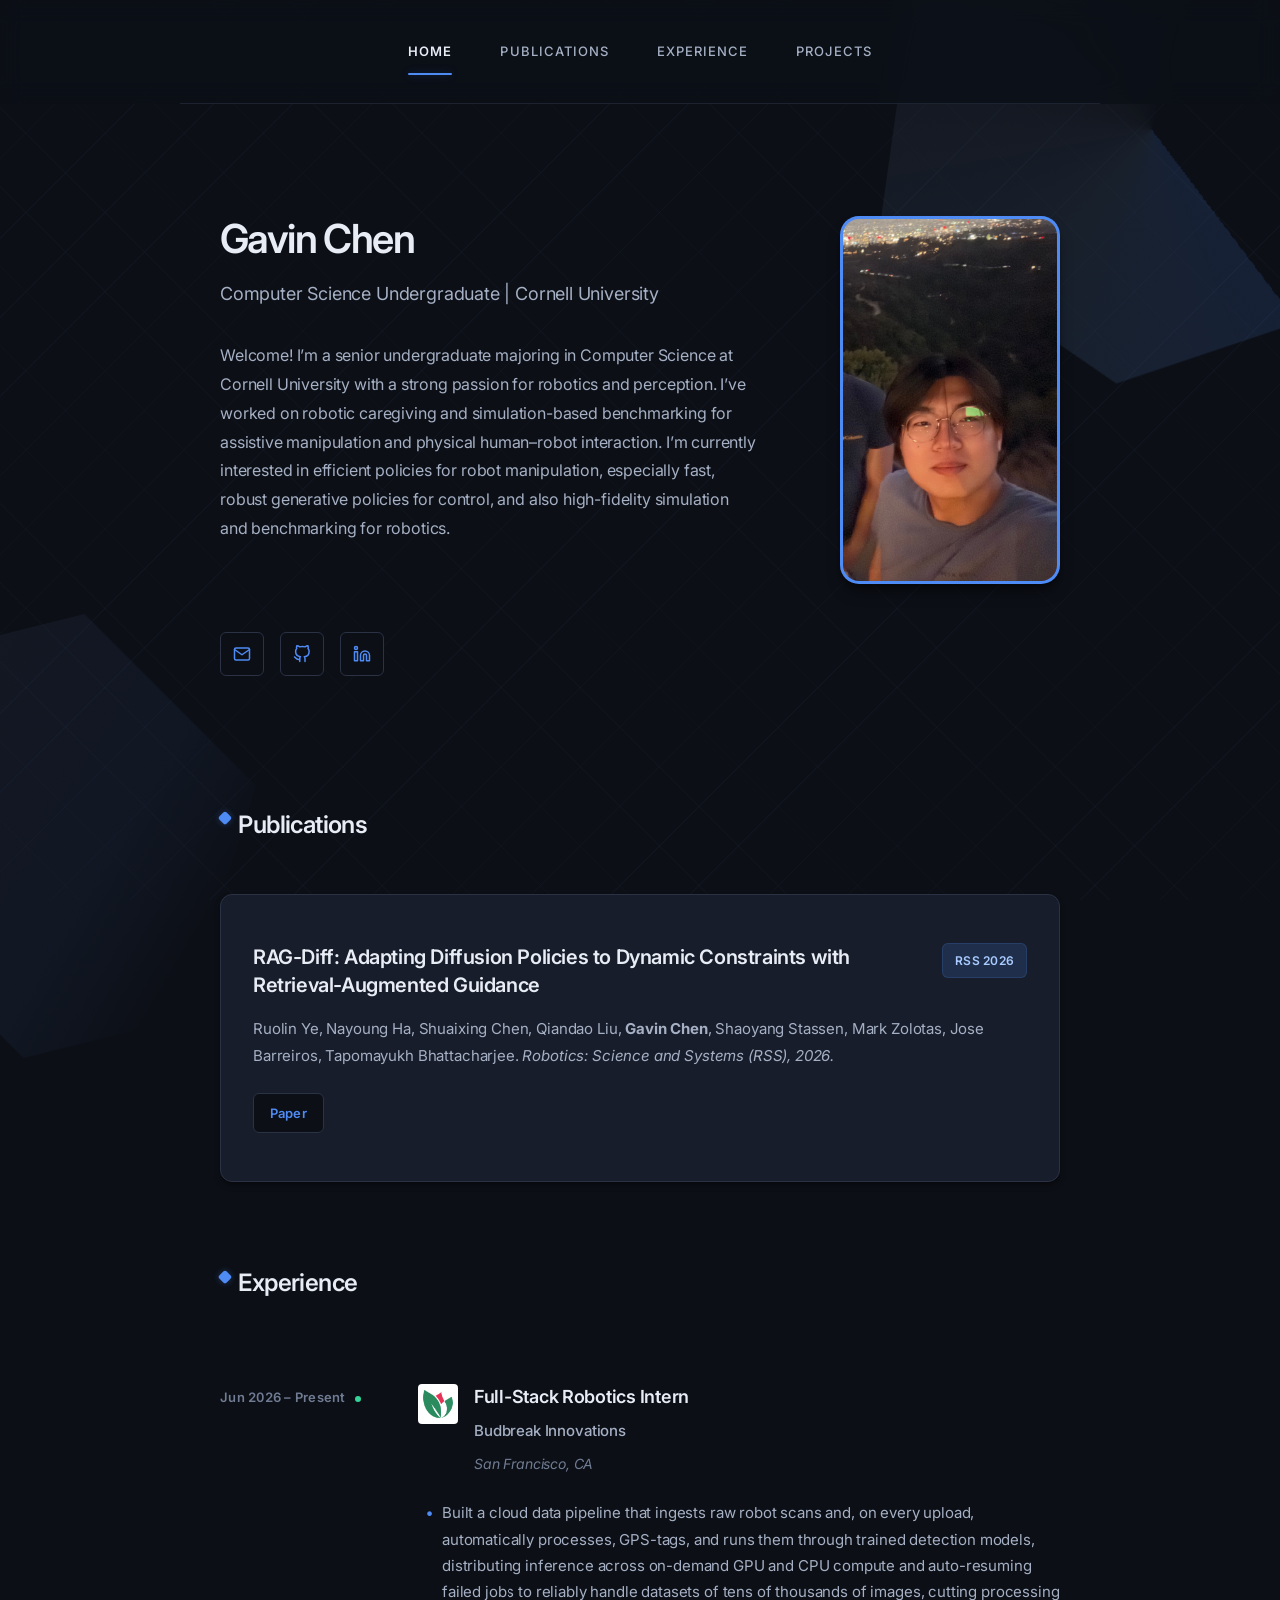
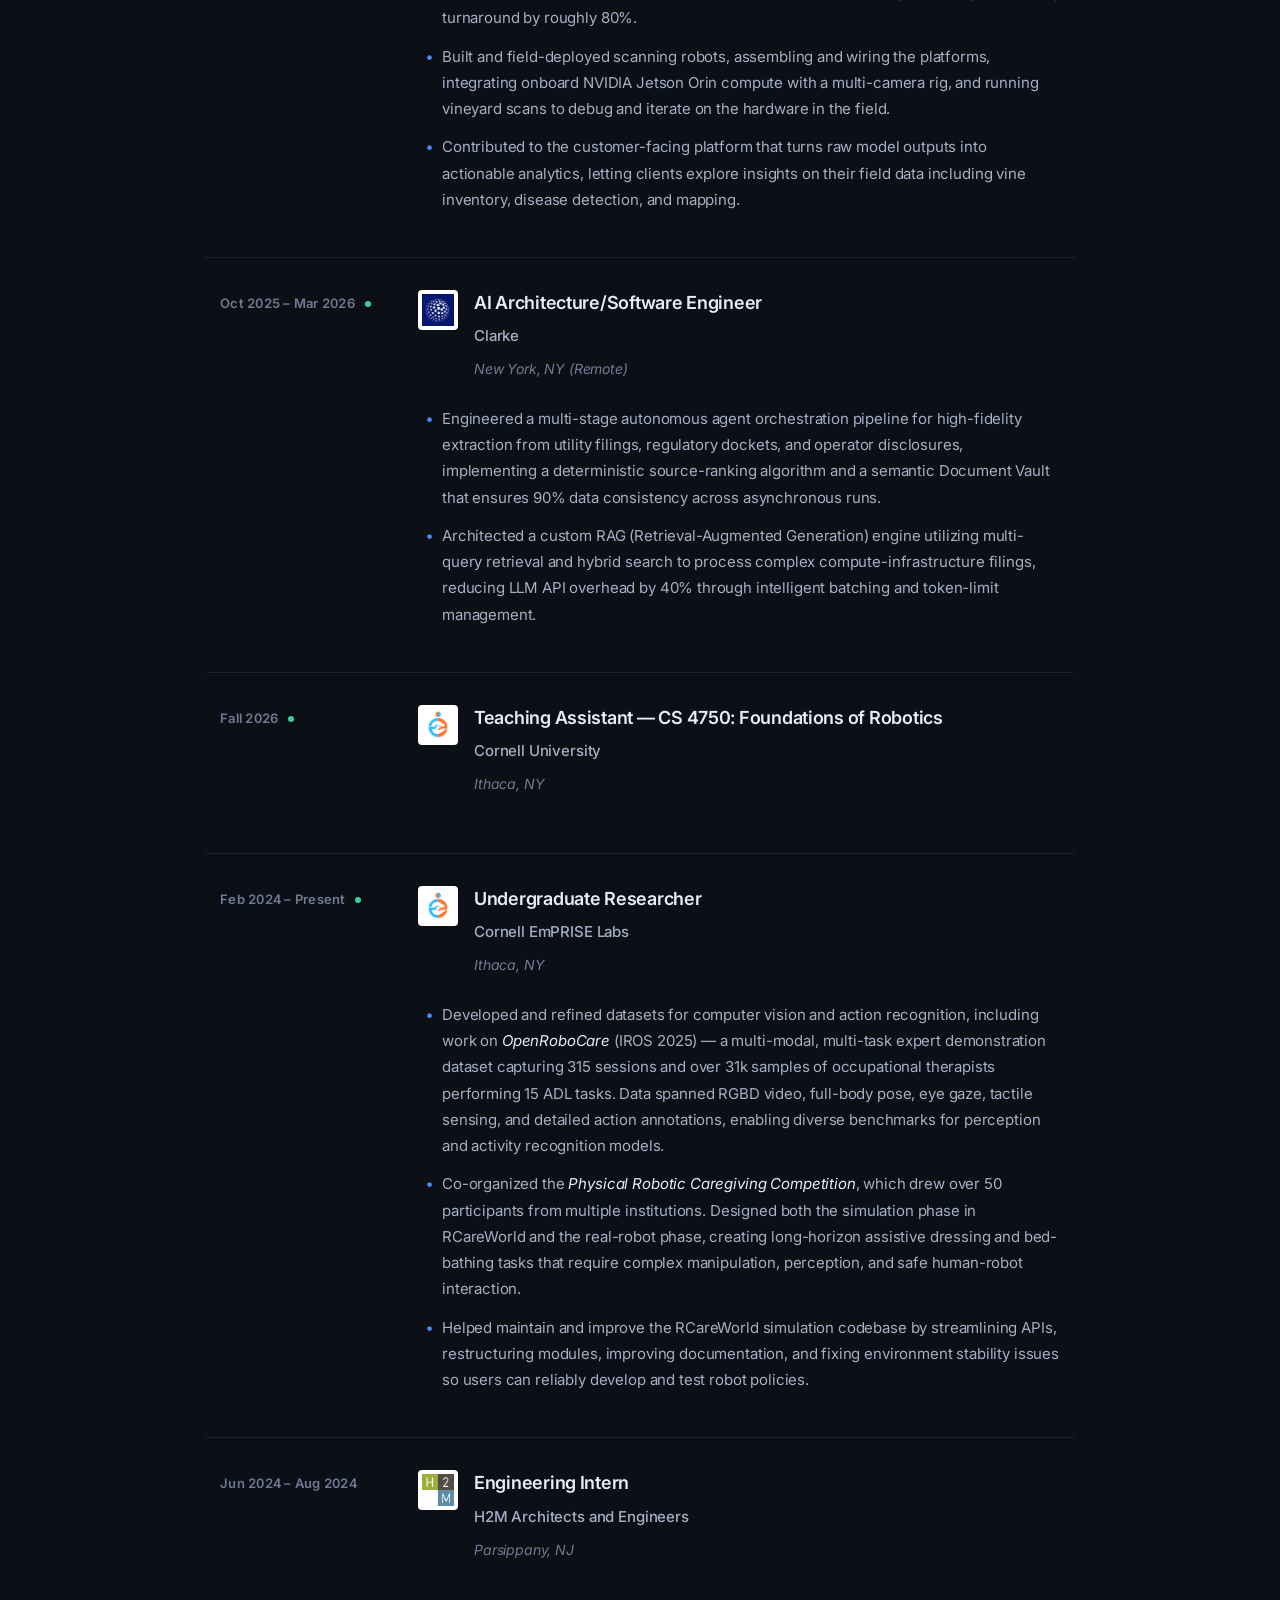
==== commit 3e4f4910: "restructured order of experience and pubs, changed nav bar bleed" ====
--- a/index.html
+++ b/index.html
@@ -12,17 +12,19 @@
 </head>
 <body>
     <div class="scroll-progress" id="scrollProgress"></div>
-    <div class="container">
-        <header>
+    <header>
+        <div class="container">
             <nav class="nav">
                 <div class="nav-links">
+                    <a href="index.html" class="nav-home active">Home</a>
+                    <a href="#publications">Publications</a>
                     <a href="#experience">Experience</a>
-                    <a href="#publications">Publications</a>
                     <a href="projects.html">Projects</a>
                 </div>
             </nav>
-        </header>
-
+        </div>
+    </header>
+    <div class="container">
         <main>
             <section id="about" class="section">
                 <div class="about-grid">
@@ -58,6 +60,24 @@
                             <circle cx="4" cy="4" r="2"></circle>
                         </svg>
                     </a>
+                </div>
+            </section>
+
+            <section id="publications" class="section">
+                <h2>Publications</h2>
+                <div class="publications">
+                    <div class="publication">
+                        <div class="pub-header">
+                            <h3><a href="https://www.roboticsproceedings.org/rss22/p011.pdf" target="_blank">RAG-Diff: Adapting Diffusion Policies to Dynamic Constraints with Retrieval-Augmented Guidance</a></h3>
+                            <div class="pub-badges">
+                                <span class="badge badge-primary">RSS 2026</span>
+                            </div>
+                        </div>
+                        <p class="pub-abstract">Ruolin Ye, Nayoung Ha, Shuaixing Chen, Qiandao Liu, <strong>Gavin Chen</strong>, Shaoyang Stassen, Mark Zolotas, Jose Barreiros, Tapomayukh Bhattacharjee. <em>Robotics: Science and Systems (RSS), 2026.</em></p>
+                        <div class="pub-links">
+                            <a href="https://www.roboticsproceedings.org/rss22/p011.pdf" target="_blank" class="link-btn" data-type="paper">Paper</a>
+                        </div>
+                    </div>
                 </div>
             </section>
 
@@ -145,25 +165,6 @@
                     </div>
                 </div>
             </section>
-
-            <section id="publications" class="section">
-                <h2>Publications</h2>
-                <div class="publications">
-                    <div class="publication">
-                        <div class="pub-header">
-                            <h3><a href="https://www.roboticsproceedings.org/rss22/p011.pdf" target="_blank">RAG-Diff: Adapting Diffusion Policies to Dynamic Constraints with Retrieval-Augmented Guidance</a></h3>
-                            <div class="pub-badges">
-                                <span class="badge badge-primary">RSS 2026</span>
-                            </div>
-                        </div>
-                        <p class="pub-abstract">Ruolin Ye, Nayoung Ha, Shuaixing Chen, Qiandao Liu, <strong>Gavin Chen</strong>, Shaoyang Stassen, Mark Zolotas, Jose Barreiros, Tapomayukh Bhattacharjee. <em>Robotics: Science and Systems (RSS), 2026.</em></p>
-                        <div class="pub-links">
-                            <a href="https://www.roboticsproceedings.org/rss22/p011.pdf" target="_blank" class="link-btn" data-type="paper">Paper</a>
-                        </div>
-                    </div>
-                </div>
-            </section>
-
         </main>
 
         <footer>
--- a/styles.css
+++ b/styles.css
@@ -177,16 +177,20 @@
 
 /* Navigation */
 header {
-    padding: 1.75rem 0;
-    border-bottom: 1px solid var(--border-subtle);
-    margin-bottom: 4rem;
     position: sticky;
     top: 0;
+    z-index: 100;
+    margin-bottom: 4rem;
     background-color: rgba(var(--bg-color-rgb), 0.8);
     backdrop-filter: blur(12px) saturate(180%);
     -webkit-backdrop-filter: blur(12px) saturate(180%);
-    z-index: 100;
     transition: all var(--transition-base);
+}
+
+header .container {
+    padding-top: 1.75rem;
+    padding-bottom: 1.75rem;
+    border-bottom: 1px solid var(--border-subtle);
 }
 
 .nav {
@@ -1056,8 +1060,12 @@
     }
 
     header {
-        padding: 2rem 0 1.25rem;
         margin-bottom: 3rem;
+    }
+
+    header .container {
+        padding-top: 2rem;
+        padding-bottom: 1.25rem;
     }
 
     .nav-links {
